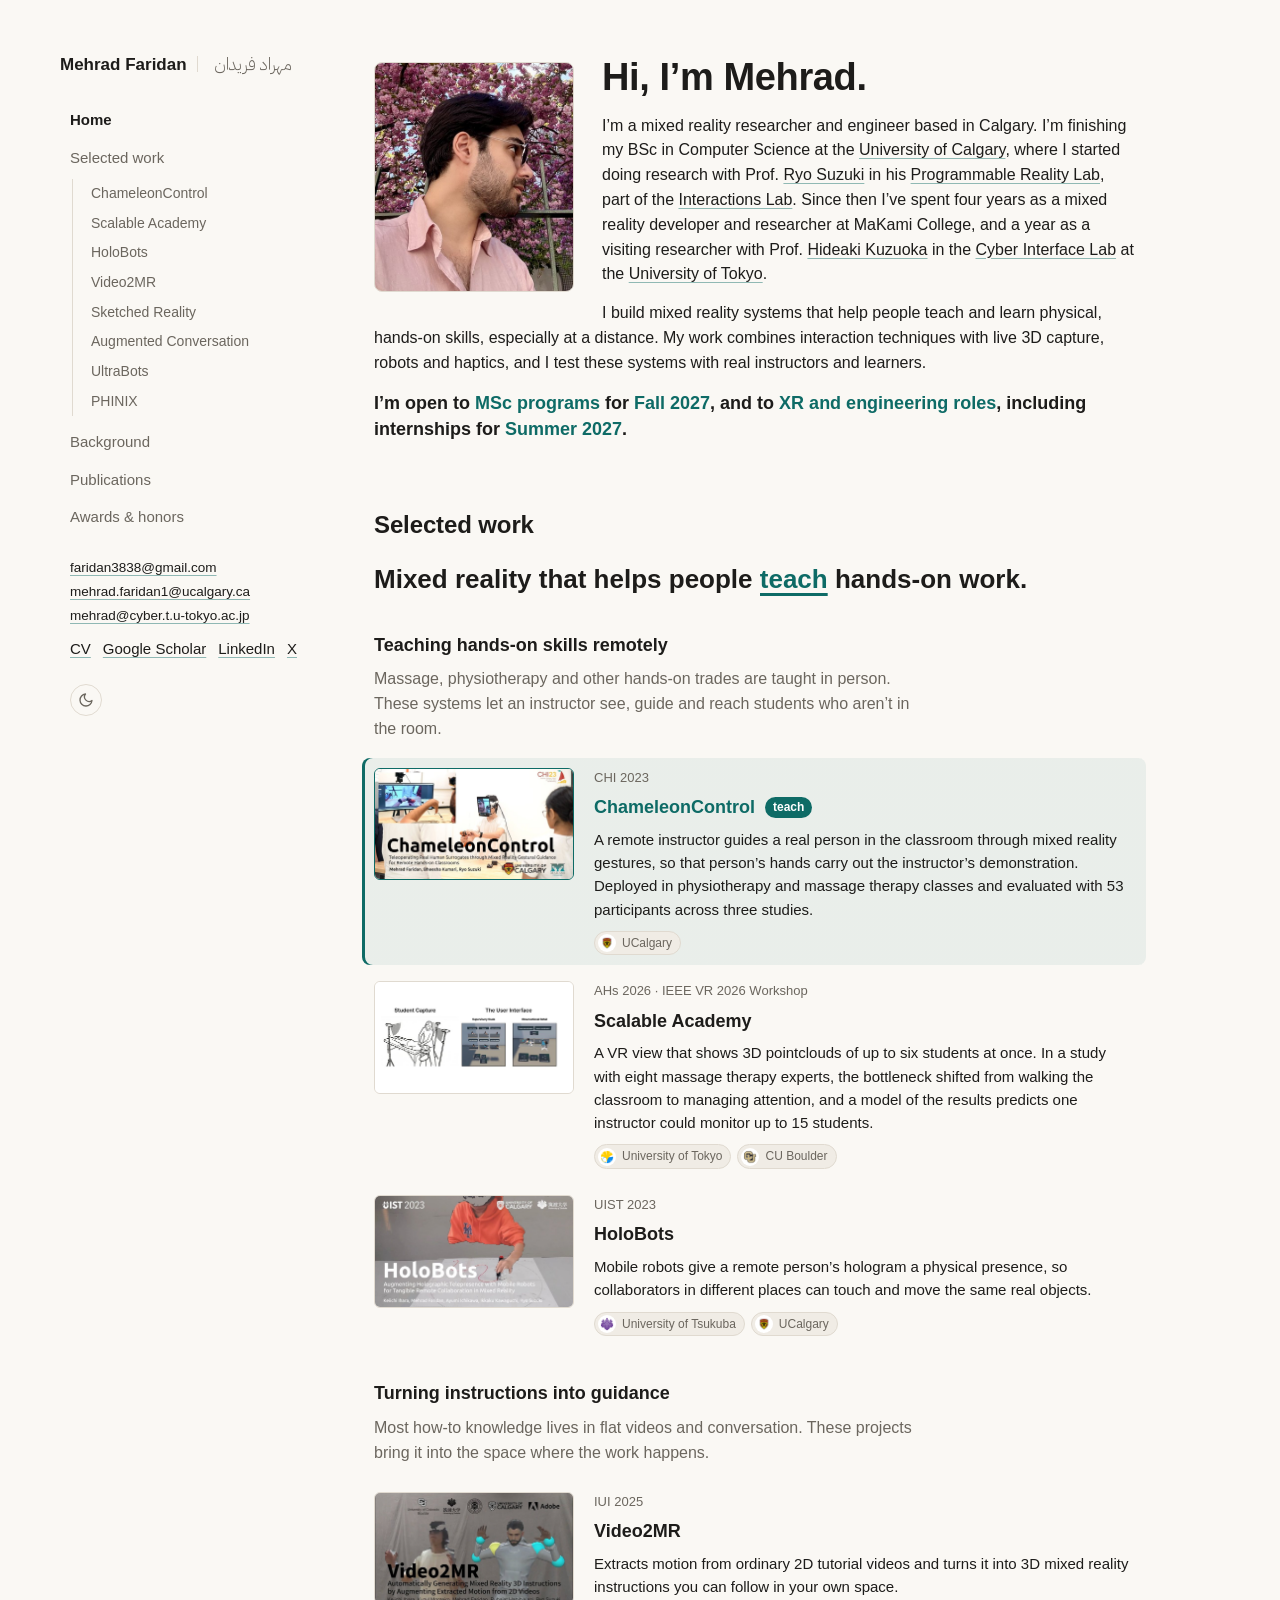
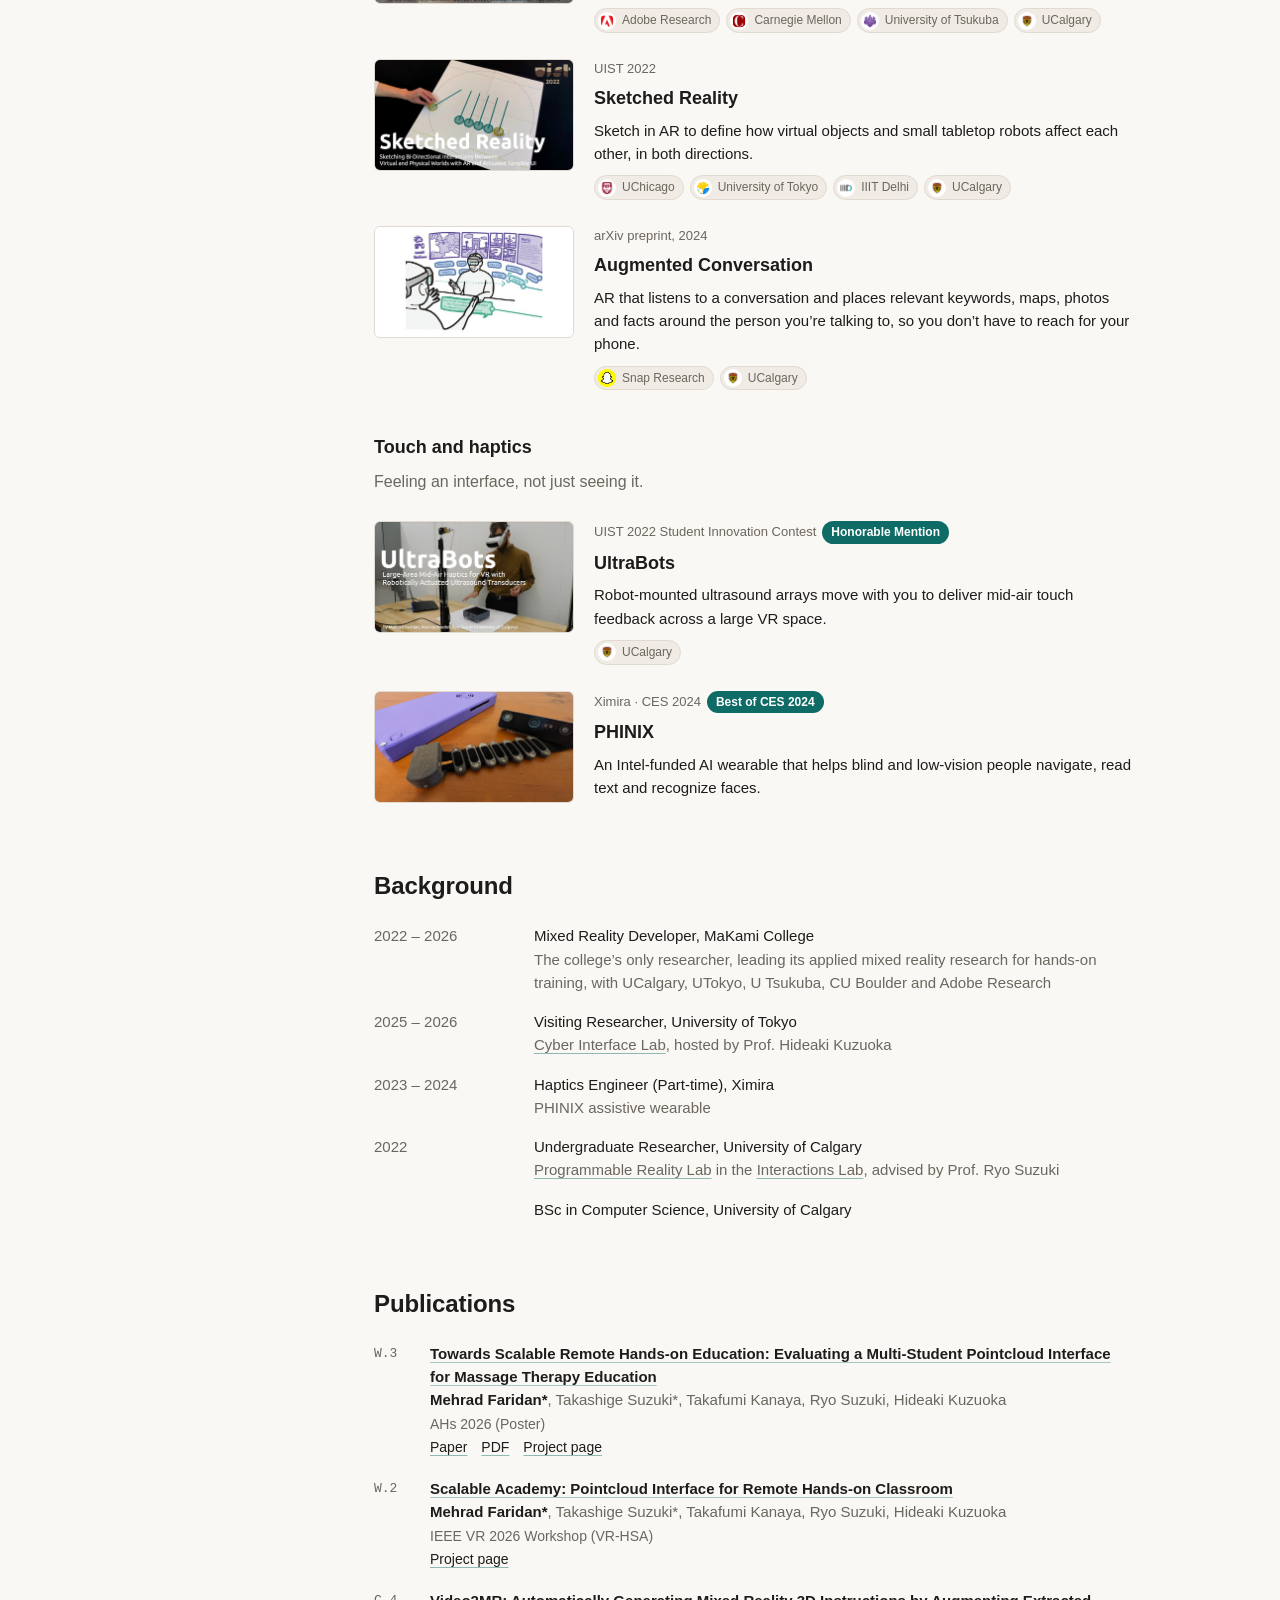
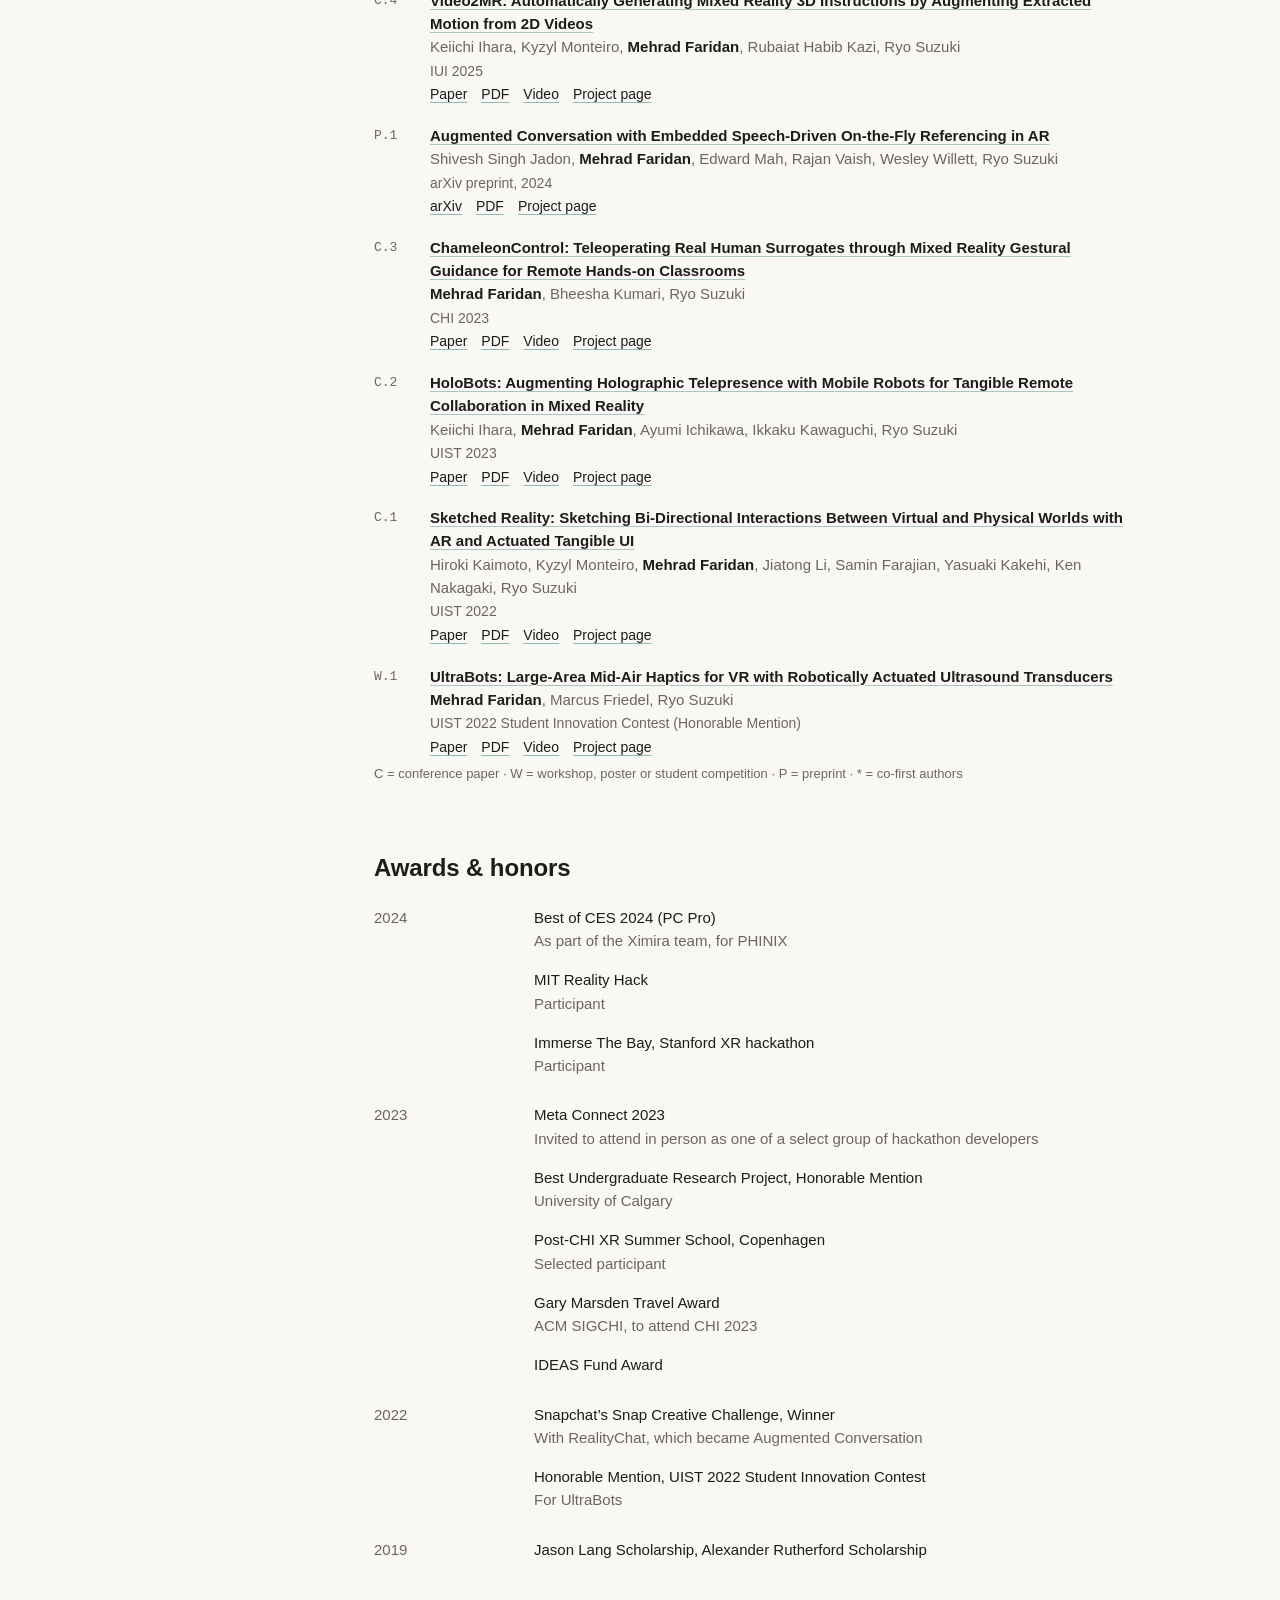
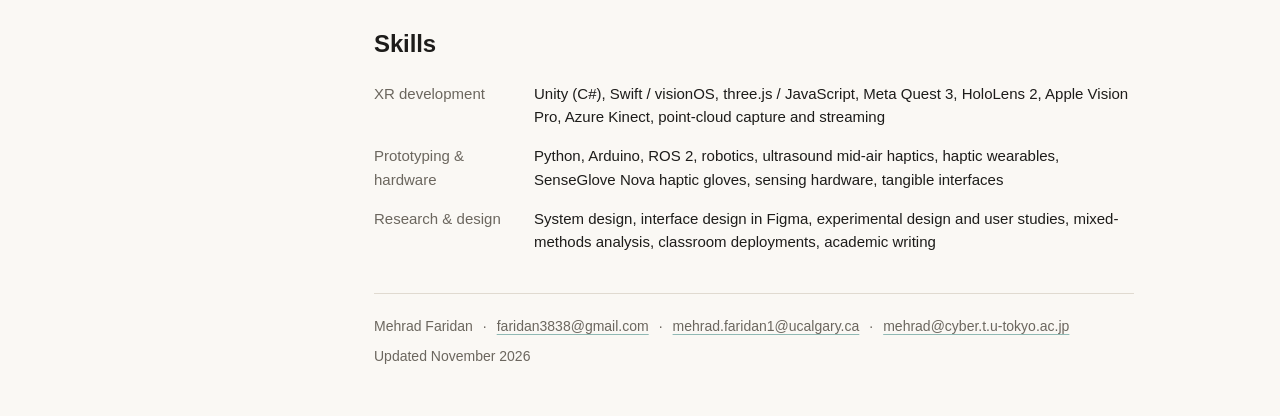
==== index.html @ 8a0fe9f4 "Awards: list MIT Reality Hack and Immerse The Bay separately Co-Authored-By: Claude Opus 5.5 <norepl" ====
<!doctype html>
<html lang="en">
<head>
<meta charset="utf-8">
<meta name="viewport" content="width=device-width, initial-scale=1, viewport-fit=cover">
<title>Mehrad Faridan</title>
<meta name="description" content="Mehrad Faridan builds mixed reality systems that help people teach and learn hands-on skills.">
<link rel="canonical" href="https://mehradfaridan.github.io/">
<meta property="og:type" content="website">
<meta property="og:site_name" content="Mehrad Faridan">
<meta property="og:title" content="Mehrad Faridan">
<meta property="og:description" content="Mehrad Faridan builds mixed reality systems that help people teach and learn hands-on skills.">
<meta property="og:url" content="https://mehradfaridan.github.io/">
<meta property="og:image" content="https://mehradfaridan.github.io/images/og/home.jpg">
<meta property="og:image:width" content="1200">
<meta property="og:image:height" content="630">
<meta name="twitter:card" content="summary_large_image">
<meta name="twitter:site" content="@MehradFaridan">
<meta name="google-site-verification" content="5P3ECY_R3hvRohmBQViv0w8WhBuQHhcVo-6cavG3YNI" />
<link rel="stylesheet" href="/assets/site.css">
<script src="/assets/theme.js"></script>
<script src="/assets/analytics.js" defer></script>
<script src="/assets/nav.js" defer></script>
</head>
<body>

<div class="shell">
  <header class="topbar">
    <a class="brand" href="/#top">Mehrad Faridan<span class="sep" aria-hidden="true"></span> <span class="native" lang="fa" dir="rtl">مهراد فریدان</span></a>
    <button type="button" class="menu-btn" aria-label="Open menu" aria-expanded="false" aria-controls="sidebar"><svg viewBox="0 0 24 24" fill="none" stroke="currentColor" stroke-width="2" stroke-linecap="round" aria-hidden="true"><path d="M4 7h16M4 12h16M4 17h16"/></svg></button>
  </header>

  <aside class="sidebar" id="sidebar" aria-label="Site navigation">
    <div class="side-head">
      <a class="brand" href="/#top">Mehrad Faridan<span class="sep" aria-hidden="true"></span> <span class="native" lang="fa" dir="rtl">مهراد فریدان</span></a>
      <button type="button" class="menu-close" aria-label="Close menu"><svg viewBox="0 0 24 24" fill="none" stroke="currentColor" stroke-width="2" stroke-linecap="round" aria-hidden="true"><path d="M6 6l12 12M18 6L6 18"/></svg></button>
    </div>
    <nav class="side-nav" aria-label="Sections">
      <a href="/#top" data-section="top">Home</a>
      <a href="/#work" data-section="work">Selected work</a>
      <ul class="side-projects">
          <li><a href="/work/chameleoncontrol/">ChameleonControl</a></li>
          <li><a href="/work/scalable-academy/">Scalable Academy</a></li>
          <li><a href="/work/holobots/">HoloBots</a></li>
          <li><a href="/work/video2mr/">Video2MR</a></li>
          <li><a href="/work/sketched-reality/">Sketched Reality</a></li>
          <li><a href="/work/augmented-conversation/">Augmented Conversation</a></li>
          <li><a href="/work/ultrabots/">UltraBots</a></li>
          <li><a href="/work/phinix/">PHINIX</a></li>
      </ul>
      <a href="/#background" data-section="background">Background</a>
      <a href="/#publications" data-section="publications">Publications</a>
      <a href="/#awards" data-section="awards">Awards &amp; honors</a>
    </nav>
    <div class="side-links">
      <div class="side-email"><a href="mailto:faridan3838@gmail.com">faridan3838@gmail.com</a><a href="mailto:mehrad.faridan1@ucalgary.ca">mehrad.faridan1@ucalgary.ca</a><a href="mailto:mehrad@cyber.t.u-tokyo.ac.jp">mehrad@cyber.t.u-tokyo.ac.jp</a></div>
      <a href="/Mehrad_Faridan_CV.pdf">CV</a>
      <a href="https://scholar.google.ca/citations?user=amh7v2EAAAAJ&amp;hl=en">Google Scholar</a>
      <a href="https://www.linkedin.com/in/mehradfaridan/">LinkedIn</a>
      <a href="https://x.com/MehradFaridan">X</a>
    </div>
    <button type="button" class="theme-toggle" aria-label="Switch color theme"><svg class="moon" viewBox="0 0 24 24" fill="none" stroke="currentColor" stroke-width="2" stroke-linecap="round" stroke-linejoin="round" aria-hidden="true"><path d="M21 12.8A9 9 0 1 1 11.2 3a7 7 0 0 0 9.8 9.8z"/></svg><svg class="sun" viewBox="0 0 24 24" fill="none" stroke="currentColor" stroke-width="2" stroke-linecap="round" aria-hidden="true"><circle cx="12" cy="12" r="4"/><path d="M12 2v2M12 20v2M4.9 4.9l1.4 1.4M17.7 17.7l1.4 1.4M2 12h2M20 12h2M4.9 19.1l1.4-1.4M17.7 6.3l1.4-1.4"/></svg></button>
  </aside>
  <div class="scrim" hidden></div>

  <div class="wrap">

  <main id="top">
    <section class="intro" aria-label="About">
      <img class="photo" src="/images/headshot.jpg" alt="Mehrad Faridan" width="148" height="170">
      <div class="intro-text">
        <h1>Hi, I’m Mehrad.</h1>
        <p>I’m a mixed reality researcher and engineer based in Calgary. I’m finishing my BSc in Computer Science at the <a href="https://ucalgary.ca">University of Calgary</a>, where I started doing research with Prof. <a href="https://ryosuzuki.org/">Ryo Suzuki</a> in his <a href="https://programmable-reality-lab.github.io/">Programmable Reality Lab</a>, part of the <a href="https://ilab.ucalgary.ca/">Interactions Lab</a>. Since then I’ve spent four years as a mixed reality developer and researcher at MaKami College, and a year as a visiting researcher with Prof. <a href="https://www.cyber.t.u-tokyo.ac.jp/en/members">Hideaki Kuzuoka</a> in the <a href="https://www.cyber.t.u-tokyo.ac.jp/en">Cyber Interface Lab</a> at the <a href="https://www.u-tokyo.ac.jp/en/">University of Tokyo</a>.</p>
        <p>I build mixed reality systems that help people teach and learn physical, hands-on skills, especially at a distance. My work combines interaction techniques with live 3D capture, robots and haptics, and I test these systems with real instructors and learners.</p>
        <p class="looking">I’m open to <em>MSc programs</em> for <em>Fall 2027</em>, and to <em>XR and engineering roles</em>, including internships for <em>Summer 2027</em>.</p>
      </div>
    </section>

    <section id="work" aria-labelledby="work-h">
      <h2 id="work-h">Selected work</h2>
      <p class="lede flip-thesis">Mixed reality that helps people <button type="button" class="flip-verb" aria-label="teach. Go to this work"><span class="verb-roll" aria-hidden="true"><span class="roll-in"><span class="w">teach</span></span></span></button> hands-on work.</p>

      <div class="theme">
        <h3>Teaching hands-on skills remotely</h3>
        <p>Massage, physiotherapy and other hands-on trades are taught in person. These systems let an instructor see, guide and reach students who aren’t in the room.</p>
        <div class="projects">
          <a class="project" href="/work/chameleoncontrol/" id="w-chameleoncontrol" data-verb="teach">
            <div class="thumb"><img src="/images/chameleoncontrol-thumb.jpg" alt="ChameleonControl video thumbnail" loading="lazy"></div>
            <div>
              <div class="meta"><span>CHI 2023</span></div>
              <h3>ChameleonControl<span class="verb-tag">teach</span></h3>
              <p>A remote instructor guides a real person in the classroom through mixed reality gestures, so that person’s hands carry out the instructor’s demonstration. Deployed in physiotherapy and massage therapy classes and evaluated with 53 participants across three studies.</p>
              <div class="with" aria-label="In collaboration with"><span><img src="/images/orgs/ucalgary.png" alt="" width="18" height="18">UCalgary</span></div>
            </div>
          </a>
          <a class="project" href="/work/scalable-academy/" id="w-scalable-academy" data-verb="supervise">
            <div class="thumb"><img src="/images/scalable-academy-thumb.jpg" alt="Scalable Academy: depth-camera capture of a student and the instructor’s VR interface" loading="lazy"></div>
            <div>
              <div class="meta"><span>AHs 2026 · IEEE VR 2026 Workshop</span></div>
              <h3>Scalable Academy<span class="verb-tag">supervise</span></h3>
              <p>A VR view that shows 3D pointclouds of up to six students at once. In a study with eight massage therapy experts, the bottleneck shifted from walking the classroom to managing attention, and a model of the results predicts one instructor could monitor up to 15 students.</p>
              <div class="with" aria-label="In collaboration with"><span><img src="/images/orgs/utokyo.png" alt="" width="18" height="18">University of Tokyo</span><span><img src="/images/orgs/cuboulder.png" alt="" width="18" height="18">CU Boulder</span></div>
            </div>
          </a>
          <a class="project" href="/work/holobots/" id="w-holobots" data-verb="share">
            <div class="thumb"><img src="/images/holobots-thumb.jpg" alt="HoloBots video thumbnail" loading="lazy"></div>
            <div>
              <div class="meta"><span>UIST 2023</span></div>
              <h3>HoloBots<span class="verb-tag">share</span></h3>
              <p>Mobile robots give a remote person’s hologram a physical presence, so collaborators in different places can touch and move the same real objects.</p>
              <div class="with" aria-label="In collaboration with"><span><img src="/images/orgs/tsukuba.png" alt="" width="18" height="18">University of Tsukuba</span><span><img src="/images/orgs/ucalgary.png" alt="" width="18" height="18">UCalgary</span></div>
            </div>
          </a>
        </div>
      </div>

      <div class="theme">
        <h3>Turning instructions into guidance</h3>
        <p>Most how-to knowledge lives in flat videos and conversation. These projects bring it into the space where the work happens.</p>
        <div class="projects">
          <a class="project" href="/work/video2mr/" id="w-video2mr" data-verb="learn">
            <div class="thumb"><img src="/images/video2mr-thumb.jpg" alt="Video2MR video thumbnail" loading="lazy"></div>
            <div>
              <div class="meta"><span>IUI 2025</span></div>
              <h3>Video2MR<span class="verb-tag">learn</span></h3>
              <p>Extracts motion from ordinary 2D tutorial videos and turns it into 3D mixed reality instructions you can follow in your own space.</p>
              <div class="with" aria-label="In collaboration with"><span><img src="/images/orgs/adobe.png" alt="" width="18" height="18">Adobe Research</span><span><img src="/images/orgs/cmu.png" alt="" width="18" height="18">Carnegie Mellon</span><span><img src="/images/orgs/tsukuba.png" alt="" width="18" height="18">University of Tsukuba</span><span><img src="/images/orgs/ucalgary.png" alt="" width="18" height="18">UCalgary</span></div>
            </div>
          </a>
          <a class="project" href="/work/sketched-reality/" id="w-sketched-reality" data-verb="prototype">
            <div class="thumb"><img src="/images/sketched-reality-thumb.jpg" alt="Sketched Reality video thumbnail" loading="lazy"></div>
            <div>
              <div class="meta"><span>UIST 2022</span></div>
              <h3>Sketched Reality<span class="verb-tag">prototype</span></h3>
              <p>Sketch in AR to define how virtual objects and small tabletop robots affect each other, in both directions.</p>
              <div class="with" aria-label="In collaboration with"><span><img src="/images/orgs/uchicago.png" alt="" width="18" height="18">UChicago</span><span><img src="/images/orgs/utokyo.png" alt="" width="18" height="18">University of Tokyo</span><span><img src="/images/orgs/iiitd.png" alt="" width="18" height="18">IIIT Delhi</span><span><img src="/images/orgs/ucalgary.png" alt="" width="18" height="18">UCalgary</span></div>
            </div>
          </a>
          <a class="project" href="/work/augmented-conversation/" id="w-augmented-conversation">
            <div class="thumb"><img src="/images/augmented-conversation-thumb.jpg" alt="Two people talking; one sees conversation keywords, a map and photos in AR" loading="lazy"></div>
            <div>
              <div class="meta"><span>arXiv preprint, 2024</span></div>
              <h3>Augmented Conversation</h3>
              <p>AR that listens to a conversation and places relevant keywords, maps, photos and facts around the person you’re talking to, so you don’t have to reach for your phone.</p>
              <div class="with" aria-label="In collaboration with"><span><img src="/images/orgs/snap.png" alt="" width="18" height="18">Snap Research</span><span><img src="/images/orgs/ucalgary.png" alt="" width="18" height="18">UCalgary</span></div>
            </div>
          </a>
        </div>
      </div>

      <div class="theme">
        <h3>Touch and haptics</h3>
        <p>Feeling an interface, not just seeing it.</p>
        <div class="projects">
          <a class="project" href="/work/ultrabots/" id="w-ultrabots" data-verb="feel">
            <div class="thumb"><img src="/images/ultrabots-thumb.jpg" alt="UltraBots video thumbnail" loading="lazy"></div>
            <div>
              <div class="meta"><span>UIST 2022 Student Innovation Contest</span><span class="pill">Honorable Mention</span></div>
              <h3>UltraBots<span class="verb-tag">feel</span></h3>
              <p>Robot-mounted ultrasound arrays move with you to deliver mid-air touch feedback across a large VR space.</p>
              <div class="with" aria-label="In collaboration with"><span><img src="/images/orgs/ucalgary.png" alt="" width="18" height="18">UCalgary</span></div>
            </div>
          </a>
          <a class="project" href="/work/phinix/" id="w-phinix" data-verb="see">
            <div class="thumb"><img src="/images/phinix-thumb.jpg" alt="PHINIX hardware: compute box, depth camera and haptic bracelet" loading="lazy"></div>
            <div>
              <div class="meta"><span>Ximira · CES 2024</span><span class="pill">Best of CES 2024</span></div>
              <h3>PHINIX<span class="verb-tag">see</span></h3>
              <p>An Intel-funded AI wearable that helps blind and low-vision people navigate, read text and recognize faces.</p>
            </div>
          </a>
        </div>
      </div>
    </section>

    <section id="background" aria-labelledby="bg-h">
      <h2 id="bg-h">Background</h2>
      <div class="bg">
        <div class="bg-row"><span class="when">2022 – 2026</span><span>Mixed Reality Developer, MaKami College<span class="sub">The college’s only researcher, leading its applied mixed reality research for hands-on training, with UCalgary, UTokyo, U Tsukuba, CU Boulder and Adobe Research</span></span></div>
        <div class="bg-row"><span class="when">2025 – 2026</span><span>Visiting Researcher, University of Tokyo<span class="sub"><a href="https://www.cyber.t.u-tokyo.ac.jp/en">Cyber Interface Lab</a>, hosted by Prof. Hideaki Kuzuoka</span></span></div>
        <div class="bg-row"><span class="when">2023 – 2024</span><span>Haptics Engineer (Part-time), Ximira<span class="sub">PHINIX assistive wearable</span></span></div>
        <div class="bg-row"><span class="when">2022</span><span>Undergraduate Researcher, University of Calgary<span class="sub"><a href="https://programmable-reality-lab.github.io/">Programmable Reality Lab</a> in the <a href="https://ilab.ucalgary.ca/">Interactions Lab</a>, advised by Prof. Ryo Suzuki</span></span></div>
        <div class="bg-row"><span class="when"></span><span>BSc in Computer Science, University of Calgary</span></div>
      </div>
    </section>

    <section id="publications" aria-labelledby="pubs-h">
      <h2 id="pubs-h">Publications</h2>
      <div class="pubs">
        <div class="pub"><span class="tag">W.3</span><div><span class="t"><a href="/work/scalable-academy/">Towards Scalable Remote Hands-on Education: Evaluating a Multi-Student Pointcloud Interface for Massage Therapy Education</a></span><span class="a"><b>Mehrad Faridan*</b>, Takashige Suzuki*, Takafumi Kanaya, Ryo Suzuki, Hideaki Kuzuoka</span><span class="v">AHs 2026 (Poster)</span><span class="pub-links"><a href="https://doi.org/10.1145/3795011.3797396">Paper</a><a href="https://dl.acm.org/doi/pdf/10.1145/3795011.3797396">PDF</a><a href="/work/scalable-academy/">Project page</a></span></div></div>
        <div class="pub"><span class="tag">W.2</span><div><span class="t"><a href="/work/scalable-academy/">Scalable Academy: Pointcloud Interface for Remote Hands-on Classroom</a></span><span class="a"><b>Mehrad Faridan*</b>, Takashige Suzuki*, Takafumi Kanaya, Ryo Suzuki, Hideaki Kuzuoka</span><span class="v">IEEE VR 2026 Workshop (VR-HSA)</span><span class="pub-links"><a href="/work/scalable-academy/">Project page</a></span></div></div>
        <div class="pub"><span class="tag">C.4</span><div><span class="t"><a href="/work/video2mr/">Video2MR: Automatically Generating Mixed Reality 3D Instructions by Augmenting Extracted Motion from 2D Videos</a></span><span class="a">Keiichi Ihara, Kyzyl Monteiro, <b>Mehrad Faridan</b>, Rubaiat Habib Kazi, Ryo Suzuki</span><span class="v">IUI 2025</span><span class="pub-links"><a href="https://doi.org/10.1145/3708359.3712159">Paper</a><a href="https://arxiv.org/pdf/2405.18565">PDF</a><a href="https://www.youtube.com/watch?v=f1L-2US25PU">Video</a><a href="/work/video2mr/">Project page</a></span></div></div>
        <div class="pub"><span class="tag">P.1</span><div><span class="t"><a href="/work/augmented-conversation/">Augmented Conversation with Embedded Speech-Driven On-the-Fly Referencing in AR</a></span><span class="a">Shivesh Singh Jadon, <b>Mehrad Faridan</b>, Edward Mah, Rajan Vaish, Wesley Willett, Ryo Suzuki</span><span class="v">arXiv preprint, 2024</span><span class="pub-links"><a href="https://arxiv.org/abs/2405.18537">arXiv</a><a href="https://arxiv.org/pdf/2405.18537">PDF</a><a href="/work/augmented-conversation/">Project page</a></span></div></div>
        <div class="pub"><span class="tag">C.3</span><div><span class="t"><a href="/work/chameleoncontrol/">ChameleonControl: Teleoperating Real Human Surrogates through Mixed Reality Gestural Guidance for Remote Hands-on Classrooms</a></span><span class="a"><b>Mehrad Faridan</b>, Bheesha Kumari, Ryo Suzuki</span><span class="v">CHI 2023</span><span class="pub-links"><a href="https://doi.org/10.1145/3544548.3581381">Paper</a><a href="https://arxiv.org/pdf/2302.11053">PDF</a><a href="https://www.youtube.com/watch?v=VOe3fETd3sk">Video</a><a href="/work/chameleoncontrol/">Project page</a></span></div></div>
        <div class="pub"><span class="tag">C.2</span><div><span class="t"><a href="/work/holobots/">HoloBots: Augmenting Holographic Telepresence with Mobile Robots for Tangible Remote Collaboration in Mixed Reality</a></span><span class="a">Keiichi Ihara, <b>Mehrad Faridan</b>, Ayumi Ichikawa, Ikkaku Kawaguchi, Ryo Suzuki</span><span class="v">UIST 2023</span><span class="pub-links"><a href="https://doi.org/10.1145/3586183.3606727">Paper</a><a href="https://arxiv.org/pdf/2307.16114">PDF</a><a href="https://www.youtube.com/watch?v=KSBPtiXy8Hg">Video</a><a href="/work/holobots/">Project page</a></span></div></div>
        <div class="pub"><span class="tag">C.1</span><div><span class="t"><a href="/work/sketched-reality/">Sketched Reality: Sketching Bi-Directional Interactions Between Virtual and Physical Worlds with AR and Actuated Tangible UI</a></span><span class="a">Hiroki Kaimoto, Kyzyl Monteiro, <b>Mehrad Faridan</b>, Jiatong Li, Samin Farajian, Yasuaki Kakehi, Ken Nakagaki, Ryo Suzuki</span><span class="v">UIST 2022</span><span class="pub-links"><a href="https://doi.org/10.1145/3526113.3545626">Paper</a><a href="https://arxiv.org/pdf/2208.06341">PDF</a><a href="https://www.youtube.com/watch?v=xy-IeVgoEpY">Video</a><a href="/work/sketched-reality/">Project page</a></span></div></div>
        <div class="pub"><span class="tag">W.1</span><div><span class="t"><a href="/work/ultrabots/">UltraBots: Large-Area Mid-Air Haptics for VR with Robotically Actuated Ultrasound Transducers</a></span><span class="a"><b>Mehrad Faridan</b>, Marcus Friedel, Ryo Suzuki</span><span class="v">UIST 2022 Student Innovation Contest (Honorable Mention)</span><span class="pub-links"><a href="https://doi.org/10.1145/3526114.3561350">Paper</a><a href="https://arxiv.org/pdf/2210.01357">PDF</a><a href="https://www.youtube.com/watch?v=jMYAQzzQ_PI">Video</a><a href="/work/ultrabots/">Project page</a></span></div></div>
      </div>
      <p class="note">C = conference paper · W = workshop, poster or student competition · P = preprint · * = co-first authors</p>
    </section>

    <section id="awards" aria-labelledby="awards-h">
      <h2 id="awards-h">Awards &amp; honors</h2>
      <div class="bg">
        <div class="bg-row year-start"><span class="when">2024</span><span>Best of CES 2024 (PC Pro)<span class="sub">As part of the Ximira team, for PHINIX</span></span></div>
        <div class="bg-row"><span class="when"></span><span>MIT Reality Hack<span class="sub">Participant</span></span></div>
        <div class="bg-row"><span class="when"></span><span>Immerse The Bay, Stanford XR hackathon<span class="sub">Participant</span></span></div>
        <div class="bg-row year-start"><span class="when">2023</span><span>Meta Connect 2023<span class="sub">Invited to attend in person as one of a select group of hackathon developers</span></span></div>
        <div class="bg-row"><span class="when"></span><span>Best Undergraduate Research Project, Honorable Mention<span class="sub">University of Calgary</span></span></div>
        <div class="bg-row"><span class="when"></span><span>Post-CHI XR Summer School, Copenhagen<span class="sub">Selected participant</span></span></div>
        <div class="bg-row"><span class="when"></span><span>Gary Marsden Travel Award<span class="sub">ACM SIGCHI, to attend CHI 2023</span></span></div>
        <div class="bg-row"><span class="when"></span><span>IDEAS Fund Award</span></div>
        <div class="bg-row year-start"><span class="when">2022</span><span>Snapchat’s Snap Creative Challenge, Winner<span class="sub">With RealityChat, which became Augmented Conversation</span></span></div>
        <div class="bg-row"><span class="when"></span><span>Honorable Mention, UIST 2022 Student Innovation Contest<span class="sub">For UltraBots</span></span></div>
        <div class="bg-row year-start"><span class="when">2019</span><span>Jason Lang Scholarship, Alexander Rutherford Scholarship</span></div>
      </div>
    </section>

    <section id="skills" aria-labelledby="skills-h">
      <h2 id="skills-h">Skills</h2>
      <div class="bg">
        <div class="bg-row"><span class="when">XR development</span><span>Unity (C#), Swift / visionOS, three.js / JavaScript, Meta Quest 3, HoloLens 2, Apple Vision Pro, Azure Kinect, point-cloud capture and streaming</span></div>
        <div class="bg-row"><span class="when">Prototyping &amp; hardware</span><span>Python, Arduino, ROS 2, robotics, ultrasound mid-air haptics, haptic wearables, SenseGlove Nova haptic gloves, sensing hardware, tangible interfaces</span></div>
        <div class="bg-row"><span class="when">Research &amp; design</span><span>System design, interface design in Figma, experimental design and user studies, mixed-methods analysis, classroom deployments, academic writing</span></div>
      </div>
    </section>
  </main>

  <footer>
    <div class="contact"><span>Mehrad Faridan</span><span><a href="mailto:faridan3838@gmail.com">faridan3838@gmail.com</a></span><span><a href="mailto:mehrad.faridan1@ucalgary.ca">mehrad.faridan1@ucalgary.ca</a></span><span><a href="mailto:mehrad@cyber.t.u-tokyo.ac.jp">mehrad@cyber.t.u-tokyo.ac.jp</a></span></div>
    <span>Updated November 2026</span>
  </footer>
  </div>
</div>

<script>
(function () {
  var btn = document.querySelector('.flip-verb');
  var roll = btn && btn.querySelector('.verb-roll');
  var items = Array.prototype.slice.call(document.querySelectorAll('.project[data-verb]'));
  if (!btn || !roll || !items.length) return;
  var reduce = window.matchMedia && window.matchMedia('(prefers-reduced-motion: reduce)').matches;
  var i = 0, timer = null, paused = false;
  var measure = document.createElement('span');
  measure.style.cssText = 'position:absolute;visibility:hidden;white-space:nowrap;font:inherit';
  btn.appendChild(measure);
  function widthOf(t) { measure.textContent = t; return measure.getBoundingClientRect().width; }
  // Reserve the headline's height for its longest verb, so the page below never jumps when a word wraps.
  var lede = btn.closest('.lede');
  function reserveHeight() {
    var longest = items.map(function (el) { return el.getAttribute('data-verb'); })
      .sort(function (a, b) { return widthOf(b) - widthOf(a); })[0];
    var clone = lede.cloneNode(true);
    clone.setAttribute('aria-hidden', 'true');
    clone.style.cssText = 'position:absolute;visibility:hidden;left:0;top:0;min-height:0;width:' + lede.getBoundingClientRect().width + 'px';
    var r = clone.querySelector('.verb-roll');
    r.innerHTML = '<span><span class="w"></span></span>';
    r.querySelector('.w').textContent = longest;
    r.style.width = 'auto';
    lede.parentNode.appendChild(clone);
    lede.style.minHeight = clone.getBoundingClientRect().height + 'px';
    lede.parentNode.removeChild(clone);
  }
  var resizeQueued = false;
  window.addEventListener('resize', function () {
    if (resizeQueued) return;
    resizeQueued = true;
    requestAnimationFrame(function () { resizeQueued = false; reserveHeight(); });
  });
  if (document.fonts && document.fonts.ready) document.fonts.ready.then(reserveHeight);
  function show(n, animate) {
    i = (n + items.length) % items.length;
    var item = items[i], verb = item.getAttribute('data-verb');
    var cur = roll.querySelector('.roll-in');
    if (animate && !reduce && cur) {
      cur.className = 'roll-out';
      setTimeout(function () { if (cur.parentNode) cur.parentNode.removeChild(cur); }, 650);
    } else {
      roll.textContent = '';
    }
    var next = document.createElement('span');
    next.className = 'roll-in';
    next.innerHTML = '<span class="w"></span>';
    next.firstChild.textContent = verb;
    roll.appendChild(next);
    roll.style.width = Math.ceil(widthOf(verb)) + 'px';
    btn.setAttribute('aria-label', verb + '. Go to this work');
    items.forEach(function (el, k) { el.classList.toggle('is-on', k === i); });
  }
  function tick() { if (!paused) show(i + 1, true); }
  function start() { stop(); timer = setInterval(tick, reduce ? 4000 : 2600); }
  function stop() { if (timer) clearInterval(timer); timer = null; }
  btn.addEventListener('click', function () { items[i].scrollIntoView({ behavior: reduce ? 'auto' : 'smooth', block: 'center' }); });
  items.forEach(function (el, k) {
    el.addEventListener('mouseenter', function () { paused = true; if (k !== i) show(k, true); });
    el.addEventListener('mouseleave', function () { paused = false; });
  });
  btn.addEventListener('mouseenter', function () { paused = true; });
  btn.addEventListener('mouseleave', function () { paused = false; });
  btn.addEventListener('focus', function () { paused = true; });
  btn.addEventListener('blur', function () { paused = false; });
  document.addEventListener('visibilitychange', function () { document.hidden ? stop() : start(); });
  show(0, false);
  reserveHeight();
  start();
})();
</script>

</body></html>
---- assets/site.css ----
/* Layout: one quiet 720px column, Nandi-style: intro, work grouped by research theme, full list, background.
   Colors: light is warm paper with a deep teal accent; dark is charcoal with a soft green accent.
   Follows the system setting unless the visitor picks one with the header toggle (data-theme on <html>). */
:root {
  --bg: #faf8f4;
  --surface: #f0ece5;
  --line: #e0dad0;
  --fg: #1d1c1a;
  --muted: #6b665e;
  --accent: #0e6b66;
  --accent-ink: #ffffff;
  --tag: #e8e2d8;
  --wash: rgba(14,107,102,0.07);
  --underline: rgba(14,107,102,0.45);
  --underline-soft: rgba(14,107,102,0.35);
  --award: #0e6b66;
  --award-ink: #ffffff;
  --font: "Helvetica Neue", Helvetica, Arial, sans-serif;
  --mono: ui-monospace, "SF Mono", Menlo, Consolas, monospace;
  color-scheme: light;
}
@media (prefers-color-scheme: dark) {
  :root:not([data-theme="light"]) {
    --bg: #151515; --surface: #1f1f1f; --line: #2f2f2f; --fg: #ececec; --muted: #9b9b9b; --tag: #272727;
    --accent: #8fd0a8; --accent-ink: #1d1c1a; --wash: rgba(143,208,168,0.09);
    --underline: rgba(143,208,168,0.45); --underline-soft: rgba(143,208,168,0.35);
    --award: #8fd0a8; --award-ink: #1d1c1a; color-scheme: dark;
  }
}
:root[data-theme="dark"] {
  --bg: #151515; --surface: #1f1f1f; --line: #2f2f2f; --fg: #ececec; --muted: #9b9b9b; --tag: #272727;
  --accent: #8fd0a8; --accent-ink: #1d1c1a; --wash: rgba(143,208,168,0.09);
  --underline: rgba(143,208,168,0.45); --underline-soft: rgba(143,208,168,0.35);
  --award: #8fd0a8; --award-ink: #1d1c1a; color-scheme: dark;
}

* { box-sizing: border-box; }
img { max-width: 100%; }
[hidden]:not([hidden=until-found i]) { display: none !important; }
body {
  background: var(--bg); color: var(--fg); font-family: var(--font);
  font-size: 16px; line-height: 1.55; -webkit-font-smoothing: antialiased;
  padding-left: max(16px, env(safe-area-inset-left, 0px));
  padding-right: max(16px, env(safe-area-inset-right, 0px));
}
body::before { content: ""; position: fixed; inset: 0 0 auto; height: env(safe-area-inset-top, 0px); z-index: 10; background: var(--bg); }
a { color: inherit; text-decoration: underline; text-decoration-color: var(--underline); text-underline-offset: 3px; }
a:hover { text-decoration-color: var(--accent); }
a:focus-visible { outline: 2px solid var(--accent); outline-offset: 2px; border-radius: 2px; }
.wrap { max-width: 720px; margin: 0 auto; }

.brand { font-weight: 700; text-decoration: none; white-space: nowrap; }

main { display: flex; flex-direction: column; gap: 64px; padding-block: 48px 40px; }
h1 { font-size: clamp(30px, 5vw, 38px); line-height: 1.15; margin: 0 0 14px; letter-spacing: -0.01em; }
h2 { font-size: 24px; margin: 0 0 20px; letter-spacing: -0.005em; text-wrap: balance; }
h3 { font-size: 18px; margin: 0; text-wrap: balance; }
p { margin: 0; }

.intro { display: grid; grid-template-columns: 200px 1fr; gap: 24px; align-items: start; }
.intro-text { display: flex; flex-direction: column; gap: 14px; min-width: 0; }
.photo {
  width: 200px; aspect-ratio: 1 / 1.15; max-width: 100%; border-radius: 8px;
  background: var(--surface); border: 1px solid var(--line);
  display: grid; place-items: center;
}
img.photo { display: block; height: auto; object-fit: cover; }
.photo span { font-size: 40px; font-weight: 300; letter-spacing: 0.06em; color: var(--muted); }
.looking { font-size: 18px; line-height: 1.45; font-weight: 700; text-wrap: pretty; }
.looking em { font-style: normal; color: var(--accent); }
.links { display: flex; flex-wrap: wrap; gap: 6px 18px; font-size: 15px; color: var(--muted); }
.links span { user-select: all; }


.lede { font-size: clamp(22px, 3.4vw, 26px); line-height: 1.25; font-weight: 700; margin: 0 0 36px; text-wrap: balance; }
.lede em { font-style: normal; color: var(--accent); }
.theme { display: flex; flex-direction: column; gap: 8px; }
.theme + .theme { margin-top: 44px; }
.theme > p { color: var(--muted); max-width: 62ch; }
.projects { display: flex; flex-direction: column; gap: 26px; margin-top: 18px; }
.project { display: grid; grid-template-columns: 200px 1fr; gap: 20px; align-items: start; }
.project > div { min-width: 0; display: flex; flex-direction: column; gap: 6px; }
.media {
  width: 200px; max-width: 100%; aspect-ratio: 16 / 9; border-radius: 6px; border: 1px dashed var(--line);
  background: repeating-linear-gradient(135deg, var(--surface) 0 10px, var(--tag) 10px 20px);
  display: grid; place-items: center; color: var(--muted); font-size: 12px; text-align: center; padding: 8px;
}
.meta { display: flex; flex-wrap: wrap; gap: 6px; align-items: center; font-size: 13px; color: var(--muted); }
.pill { font-size: 12px; font-weight: 700; padding: 2px 9px; border-radius: 999px; background: var(--award); color: var(--award-ink); }
.project p { font-size: 15px; }

.pubs { display: flex; flex-direction: column; gap: 18px; }
.pub { display: grid; grid-template-columns: 44px 1fr; gap: 12px; font-size: 15px; }
.pub .tag { font-family: var(--mono); font-size: 13px; color: var(--muted); padding-top: 2px; }
.pub .t { font-weight: 700; display: block; }
.pub .a { color: var(--muted); display: block; }
.pub .a b { color: var(--fg); }
.pub .v { color: var(--muted); font-size: 14px; }
.note { color: var(--muted); font-size: 13px; margin-top: 6px; }

.bg { display: flex; flex-direction: column; gap: 16px; }
.bg-row { display: grid; grid-template-columns: 140px 1fr; gap: 20px; font-size: 15px; }
.bg-row .when { color: var(--muted); font-variant-numeric: tabular-nums; }
.bg-row .sub { color: var(--muted); display: block; }
#awards .year-start:not(:first-child) { margin-top: 10px; }
@media (max-width: 600px) { #awards .bg-row:not(.year-start) .when { display: none; } }

footer { border-top: 1px solid var(--line); padding-block: 22px 40px; color: var(--muted); font-size: 14px; display: flex; flex-wrap: wrap; justify-content: space-between; gap: 8px; }
footer .contact { flex-basis: 100%; display: flex; flex-wrap: wrap; gap: 4px 0; }
footer .contact > span + span::before { content: "·"; margin: 0 10px; }
@media (max-width: 600px) {
  footer .contact { flex-direction: column; }
  footer .contact > span + span::before { content: none; }
}

.lede { margin: 0 0 36px; text-wrap: balance; }
.flip-verb { background: none; border: 0; padding: 0; margin: 0; font: inherit; line-height: inherit; color: var(--accent); cursor: pointer; vertical-align: baseline; }
.flip-verb:focus-visible { outline: 2px solid var(--accent); outline-offset: 3px; border-radius: 3px; }
.verb-roll { display: inline-grid; vertical-align: baseline; transition: width .6s cubic-bezier(.2,.7,.2,1); overflow: hidden; clip-path: inset(0 -0.2em -0.3em); line-height: inherit; }
.verb-roll .w { text-decoration: underline; text-decoration-thickness: 3px; text-underline-offset: 0.18em; text-decoration-color: var(--accent); }
.verb-roll > span { grid-area: 1 / 1; white-space: nowrap; justify-self: start; }
.roll-in { animation: rollIn .6s cubic-bezier(.2,.7,.2,1) both; }
.roll-out { animation: rollOut .6s cubic-bezier(.2,.7,.2,1) both; }
@keyframes rollIn { from { opacity: 0; transform: translateY(100%); } to { opacity: 1; transform: none; } }
@keyframes rollOut { from { opacity: 1; transform: none; } to { opacity: 0; transform: translateY(-100%); } }
.project { padding: 10px 12px; margin: -10px -12px; border-radius: 8px; scroll-margin-top: 90px;
  background-image: linear-gradient(90deg, var(--wash), var(--wash)); background-repeat: no-repeat; background-size: 0 100%;
  transition: background-size .6s cubic-bezier(.2,.7,.2,1), box-shadow .3s; }
.project.is-on { background-size: 100% 100%; box-shadow: inset 3px 0 0 var(--accent); }
.project.is-on h3 { color: var(--accent); }
.project.is-on .media { border-color: var(--accent); border-style: solid; }
.verb-tag { display: none; }
.project.is-on .verb-tag { display: inline-block; margin-left: 10px; vertical-align: 2px; font-size: 12px; font-weight: 700; padding: 1px 8px; border-radius: 999px; background: var(--accent); color: var(--accent-ink); animation: tagIn .5s cubic-bezier(.2,.7,.2,1) both; }
@keyframes tagIn { from { opacity: 0; transform: translateY(4px); } to { opacity: 1; transform: none; } }
@media (prefers-reduced-motion: reduce) {
  .roll-in, .roll-out, .project.is-on .verb-tag { animation: none; }
  .roll-out { display: none; }
  .verb-roll, .project { transition: none; }
}

@media (max-width: 600px) {
  .intro { grid-template-columns: 1fr; }
  .photo { width: 168px; }
  .project { grid-template-columns: 1fr; }
  .media { width: 100%; }
  .bg-row { grid-template-columns: 1fr; gap: 2px 0; }
}
@media (prefers-reduced-motion: reduce) { html { scroll-behavior: auto; } }
html { scroll-behavior: smooth; }
section { scroll-margin-top: 80px; }

/* Linked work cards: the whole card is a link to the project page. */
a.project { color: inherit; text-decoration: none; }
a.project:hover h3 { text-decoration: underline; text-decoration-color: var(--accent); text-underline-offset: 3px; }
a.project:focus-visible { outline: 2px solid var(--accent); outline-offset: 2px; }
.thumb { width: 200px; max-width: 100%; aspect-ratio: 16 / 9; border-radius: 6px; border: 1px solid var(--line); background: #fff; overflow: hidden; }
.thumb img { display: block; width: 100%; height: 100%; object-fit: cover; }
.project.is-on .thumb { border-color: var(--accent); }
.pub-links { display: flex; flex-wrap: wrap; gap: 4px 14px; font-size: 14px; margin-top: 2px; }
.pub .t a { text-decoration-color: var(--underline-soft); }

/* Project pages */
.crumb { font-size: 14px; color: var(--muted); }
.crumb a { text-decoration: none; }
.crumb a:hover { color: var(--fg); }
.paper { display: flex; flex-direction: column; gap: 22px; padding-block: 36px 40px; }
.paper h1 { font-size: clamp(26px, 4.4vw, 34px); margin: 0; text-wrap: balance; }
.paper .tags { display: flex; flex-wrap: wrap; gap: 6px 8px; align-items: center; font-size: 14px; }
.chip { font-size: 12px; padding: 2px 9px; border-radius: 999px; border: 1px solid var(--line); color: var(--muted); }
.authors { color: var(--muted); }
.authors b { color: var(--fg); }
.authors .eq { font-size: 13px; display: block; margin-top: 2px; }
.buttons { display: flex; flex-wrap: wrap; gap: 8px; }
.btn { font-size: 14px; font-weight: 700; text-decoration: none; padding: 6px 14px; border-radius: 999px; border: 1px solid var(--line); background: var(--surface); color: var(--fg); cursor: pointer; font-family: inherit; line-height: 1.4; }
.btn:hover { border-color: var(--accent); color: var(--accent); }
.hero { margin: 0; border-radius: 8px; border: 1px solid var(--line); background: #fff; overflow: hidden; }
.hero img { display: block; width: 100%; height: auto; }
.hero.tall img { max-height: 460px; width: auto; margin: 0 auto; }
.hero.empty { aspect-ratio: 16 / 7; display: grid; place-items: center; color: var(--muted); font-size: 13px; text-align: center; padding: 16px;
  background: repeating-linear-gradient(135deg, var(--surface) 0 10px, var(--tag) 10px 20px); border-style: dashed; }
.paper h2 { font-size: 20px; margin: 18px 0 0; }
.videos { display: grid; gap: 20px; }
.video { display: flex; flex-direction: column; gap: 8px; }
.video span { font-size: 14px; color: var(--muted); }
.frame { position: relative; aspect-ratio: 16 / 9; border-radius: 8px; overflow: hidden; background: var(--surface); }
.frame iframe { position: absolute; inset: 0; width: 100%; height: 100%; border: 0; }
.cite { display: flex; flex-direction: column; gap: 10px; align-items: flex-start; }
.cite pre { margin: 0; width: 100%; overflow-x: auto; padding: 14px 16px; border-radius: 8px; background: var(--surface); border: 1px solid var(--line); font: 12.5px/1.55 var(--mono); color: var(--fg); }
.pager { display: grid; grid-template-columns: 1fr 1fr; gap: 12px; border-top: 1px solid var(--line); padding-top: 22px; margin-top: 10px; }
.pager a { text-decoration: none; display: flex; flex-direction: column; gap: 2px; padding: 10px 12px; border-radius: 8px; border: 1px solid var(--line); min-width: 0; }
.pager a:hover { border-color: var(--accent); }
.pager small { color: var(--muted); font-size: 13px; }
.pager b { overflow-wrap: anywhere; }
.pager .next { text-align: right; grid-column: 2; }
@media (max-width: 600px) {
  .thumb { width: 100%; }
  .paper { padding-block: 24px 32px; gap: 18px; }
}
.project > .thumb { display: block; }
@media (max-width: 600px) {
  .brand { white-space: nowrap; }
}
.btn.placeholder { border-style: dashed; color: var(--muted); background: transparent; cursor: default; font-weight: 400; }
.btn.placeholder:hover { border-color: var(--line); color: var(--muted); }
.frame.empty { display: grid; place-items: center; color: var(--muted); font-size: 13px; border: 1px dashed var(--line);
  background: repeating-linear-gradient(135deg, var(--surface) 0 10px, var(--tag) 10px 20px); }

/* Light/dark toggle in the header */
.theme-toggle { display: inline-grid; place-items: center; width: 32px; height: 32px; padding: 0; border-radius: 999px; border: 1px solid var(--line); background: none; color: var(--muted); cursor: pointer; }
.theme-toggle:hover { color: var(--fg); border-color: var(--muted); }
.theme-toggle:focus-visible { outline: 2px solid var(--accent); outline-offset: 2px; }
.theme-toggle svg { width: 16px; height: 16px; }
.theme-toggle .sun { display: none; }
:root[data-theme="dark"] .theme-toggle .sun { display: block; }
:root[data-theme="dark"] .theme-toggle .moon { display: none; }
@media (prefers-color-scheme: dark) {
  :root:not([data-theme="light"]) .theme-toggle .sun { display: block; }
  :root:not([data-theme="light"]) .theme-toggle .moon { display: none; }
}
@media (max-width: 600px) { .theme-toggle { width: 28px; height: 28px; } }
/* Name in Persian: IBM Plex Sans Arabic Light, subset to just the letters of the name (assets/fonts, OFL licensed) */
@font-face { font-family: "Name Persian"; src: url("/assets/fonts/plex-arabic-light-name.woff2") format("woff2"); font-weight: 300; font-style: normal; font-display: swap; }
.brand .sep { display: inline-block; width: 1px; height: 0.95em; background: var(--line); margin: 0 2px 0 10px; vertical-align: -0.12em; }
.brand .native { font-family: "Name Persian", "SF Arabic", "Geeza Pro", "Segoe UI", Tahoma, sans-serif; font-weight: 300; color: var(--muted); margin-left: 10px; unicode-bidi: isolate; }

/* PHINIX page: credits under borrowed media, a smaller figure, and self-hosted video */
.credit { font-size: 12px; color: var(--muted); margin-top: -14px; }
.hero.small { max-width: 360px; }
.frame video { position: absolute; inset: 0; width: 100%; height: 100%; background: #000; }

/* Collaborating organizations on each project card, from the papers' author affiliations */
.with { display: flex; flex-wrap: wrap; gap: 6px; margin-top: 4px; }
.with span { display: inline-flex; align-items: center; gap: 6px; font-size: 12px; color: var(--muted); padding: 2px 8px 2px 3px; border: 1px solid var(--line); border-radius: 999px; background: var(--surface); }
.with img { width: 18px; height: 18px; object-fit: contain; background: #fff; border-radius: 50%; padding: 2px; }

/* Site navigation: sticky sidebar on wide screens, slide-in menu below 1000px (like Nandi's) */
.shell { max-width: 720px; margin: 0 auto; }
.topbar { position: sticky; top: env(safe-area-inset-top, 0px); z-index: 20; display: flex; align-items: center; justify-content: space-between; gap: 12px; padding-block: 12px; background: var(--bg); border-bottom: 1px solid var(--line); }
.menu-btn, .menu-close { display: grid; place-items: center; width: 40px; height: 40px; padding: 0; border-radius: 10px; border: 1px solid var(--line); background: none; color: var(--fg); cursor: pointer; flex: none; }
.menu-btn svg, .menu-close svg { width: 20px; height: 20px; }
.menu-btn:focus-visible, .menu-close:focus-visible { outline: 2px solid var(--accent); outline-offset: 2px; }
.sidebar { position: fixed; inset: 0 auto 0 0; z-index: 40; width: min(320px, 86vw); overflow-y: auto; background: var(--bg); border-right: 1px solid var(--line);
  padding: 16px 20px 32px; display: flex; flex-direction: column; gap: 24px;
  transform: translateX(-102%); visibility: hidden; transition: transform .25s ease, visibility 0s linear .25s; }
.sidebar.open { transform: none; visibility: visible; transition: transform .25s ease; }
.scrim { position: fixed; inset: 0; z-index: 30; background: rgba(0, 0, 0, 0.45); }
.side-head { display: flex; align-items: center; justify-content: space-between; gap: 12px; }
.side-head .brand { font-size: 17px; }
.side-nav { display: flex; flex-direction: column; gap: 2px; }
.side-nav a { display: block; padding: 6px 10px; border-radius: 8px; color: var(--muted); text-decoration: none; font-size: 15px; }
.side-nav a:hover { color: var(--fg); background: var(--surface); }
.side-nav a.active, .side-nav a[aria-current="page"] { color: var(--fg); font-weight: 700; }
.side-projects { list-style: none; margin: 2px 0 6px 12px; padding: 0 0 0 8px; border-left: 1px solid var(--line); }
.side-projects a { font-size: 14px; padding: 4px 10px; }
.side-links { display: flex; flex-wrap: wrap; gap: 6px 12px; font-size: 15px; padding: 0 10px; }
.side-email { flex-basis: 100%; display: flex; flex-direction: column; align-items: flex-start; gap: 3px; font-size: 13.5px; margin-bottom: 4px; }
/* Phone menu: taller tap targets for the contact links */
@media (max-width: 999px) {
  .side-email { gap: 0; }
  .side-email a, .side-links > a { padding-block: 5px; }
}
.sidebar .theme-toggle { margin-left: 10px; }
section, .project { scroll-margin-top: 84px; }
@media (min-width: 1000px) {
  .shell { max-width: 1160px; display: grid; grid-template-columns: 250px minmax(0, 1fr); gap: 64px; }
  .topbar, .menu-close, .scrim { display: none; }
  .sidebar { position: sticky; top: 0; height: 100vh; width: auto; transform: none; visibility: visible; transition: none; z-index: 1;
    background: none; border-right: 0; padding: 44px 0 32px; }
  .wrap { max-width: 760px; margin: 0; }
  section, .project { scroll-margin-top: 28px; }
}
@media (prefers-reduced-motion: reduce) { .sidebar, .sidebar.open { transition: none; } }
.with img[src$="/snap.png"] { padding: 0; background: #fffc00; }

/* Intro: text wraps around the photo (no empty column under it), stacked on phones */
.intro { display: block; }
.intro::after { content: ""; display: block; clear: both; }
.intro .photo { float: left; margin: 6px 28px 10px 0; }
.intro-text { display: block; }
.intro-text > h1 { margin-bottom: 0; }
.intro-text > * + * { margin-top: 14px; }
@media (max-width: 600px) {
  .intro .photo { float: none; margin: 0 0 20px; }
}

/* Short laptop screens: tighten the sidebar so it fits without scrolling */
@media (min-width: 1000px) and (max-height: 780px) {
  .sidebar { gap: 18px; }
  .side-nav a { padding-top: 4px; padding-bottom: 4px; }
}
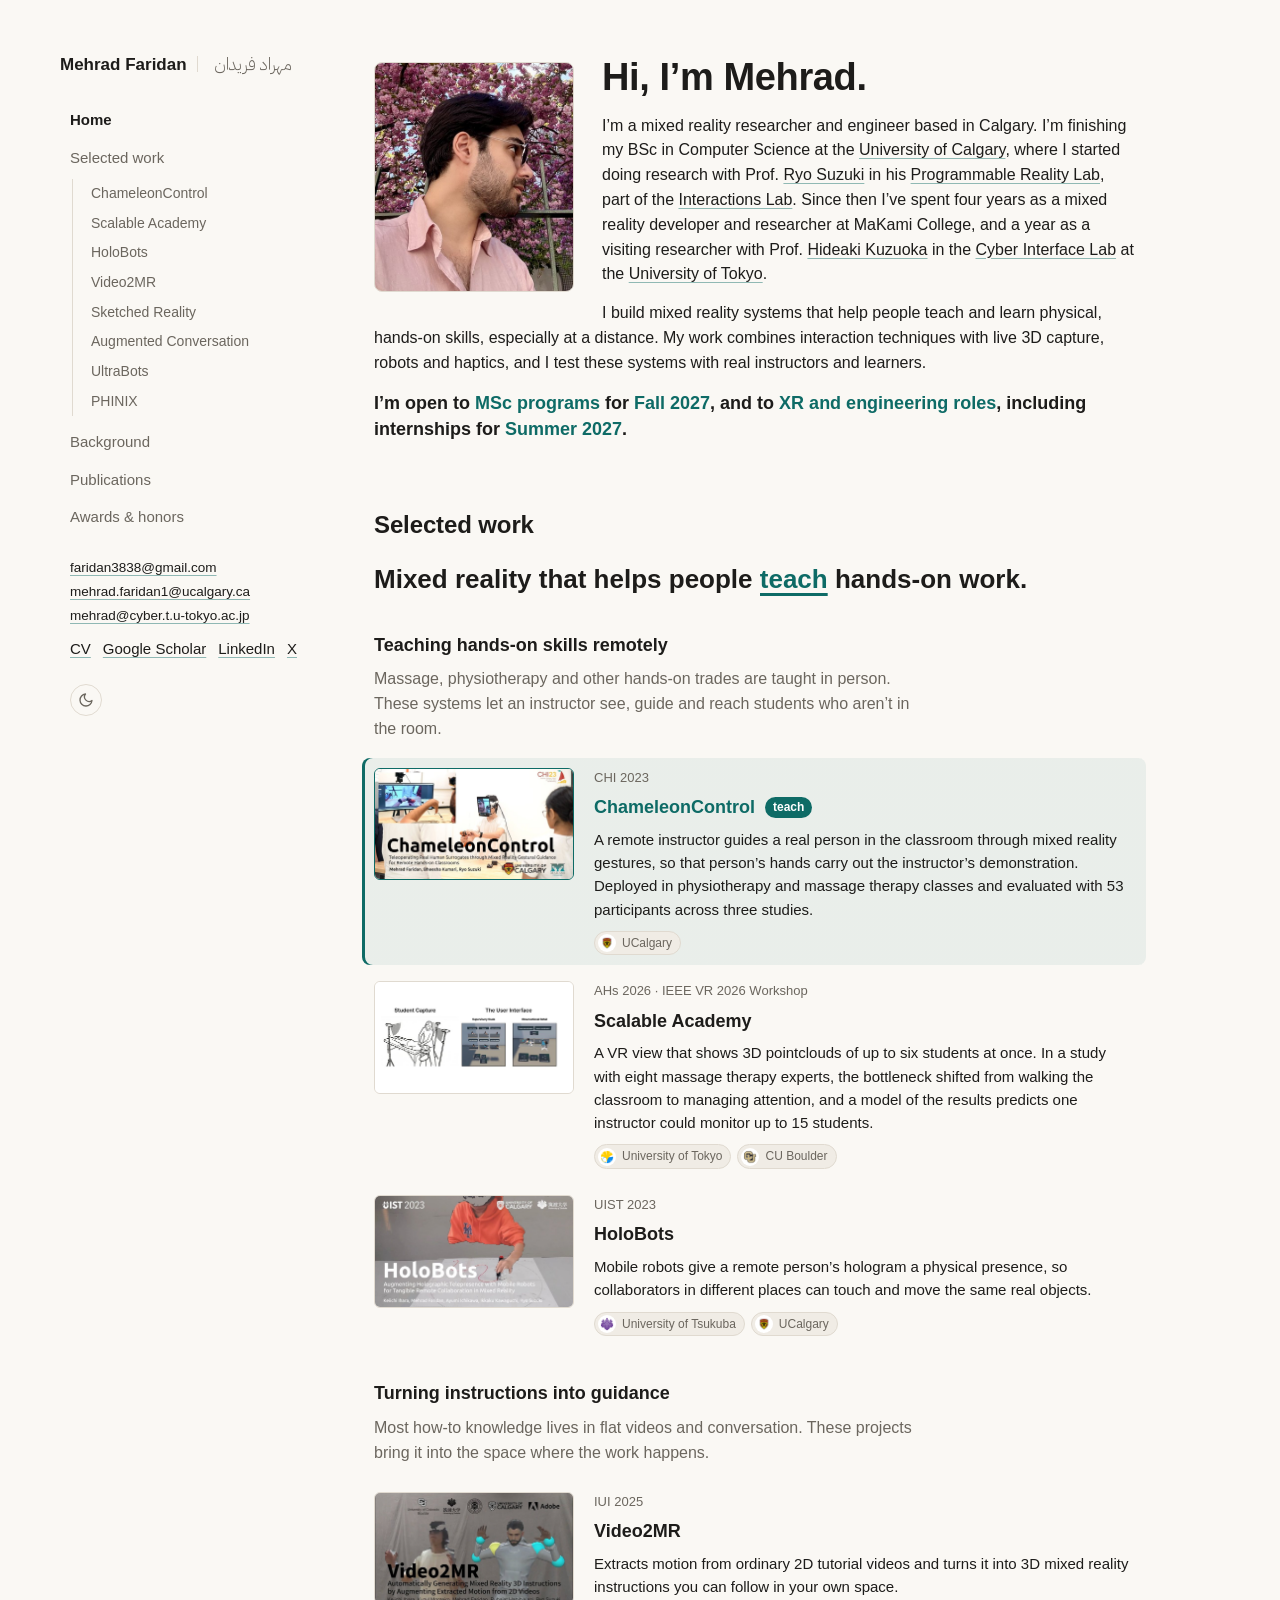
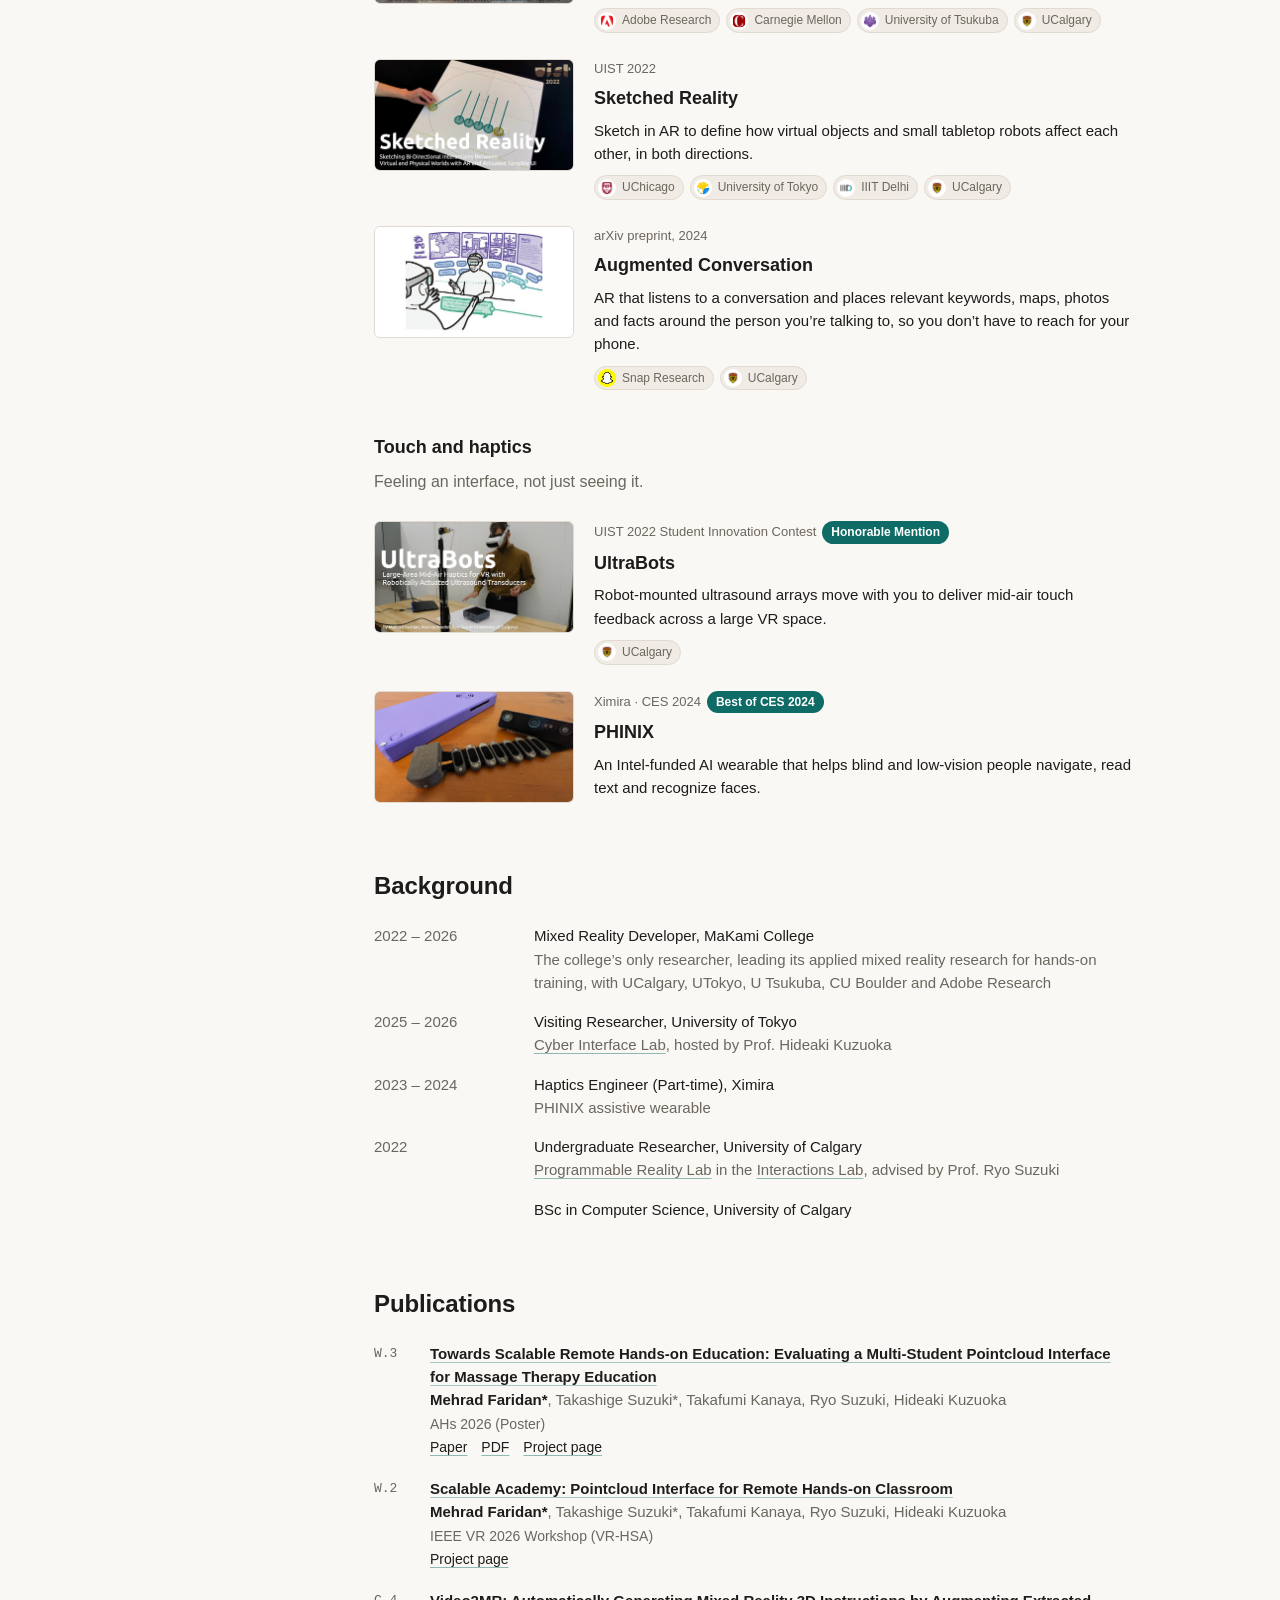
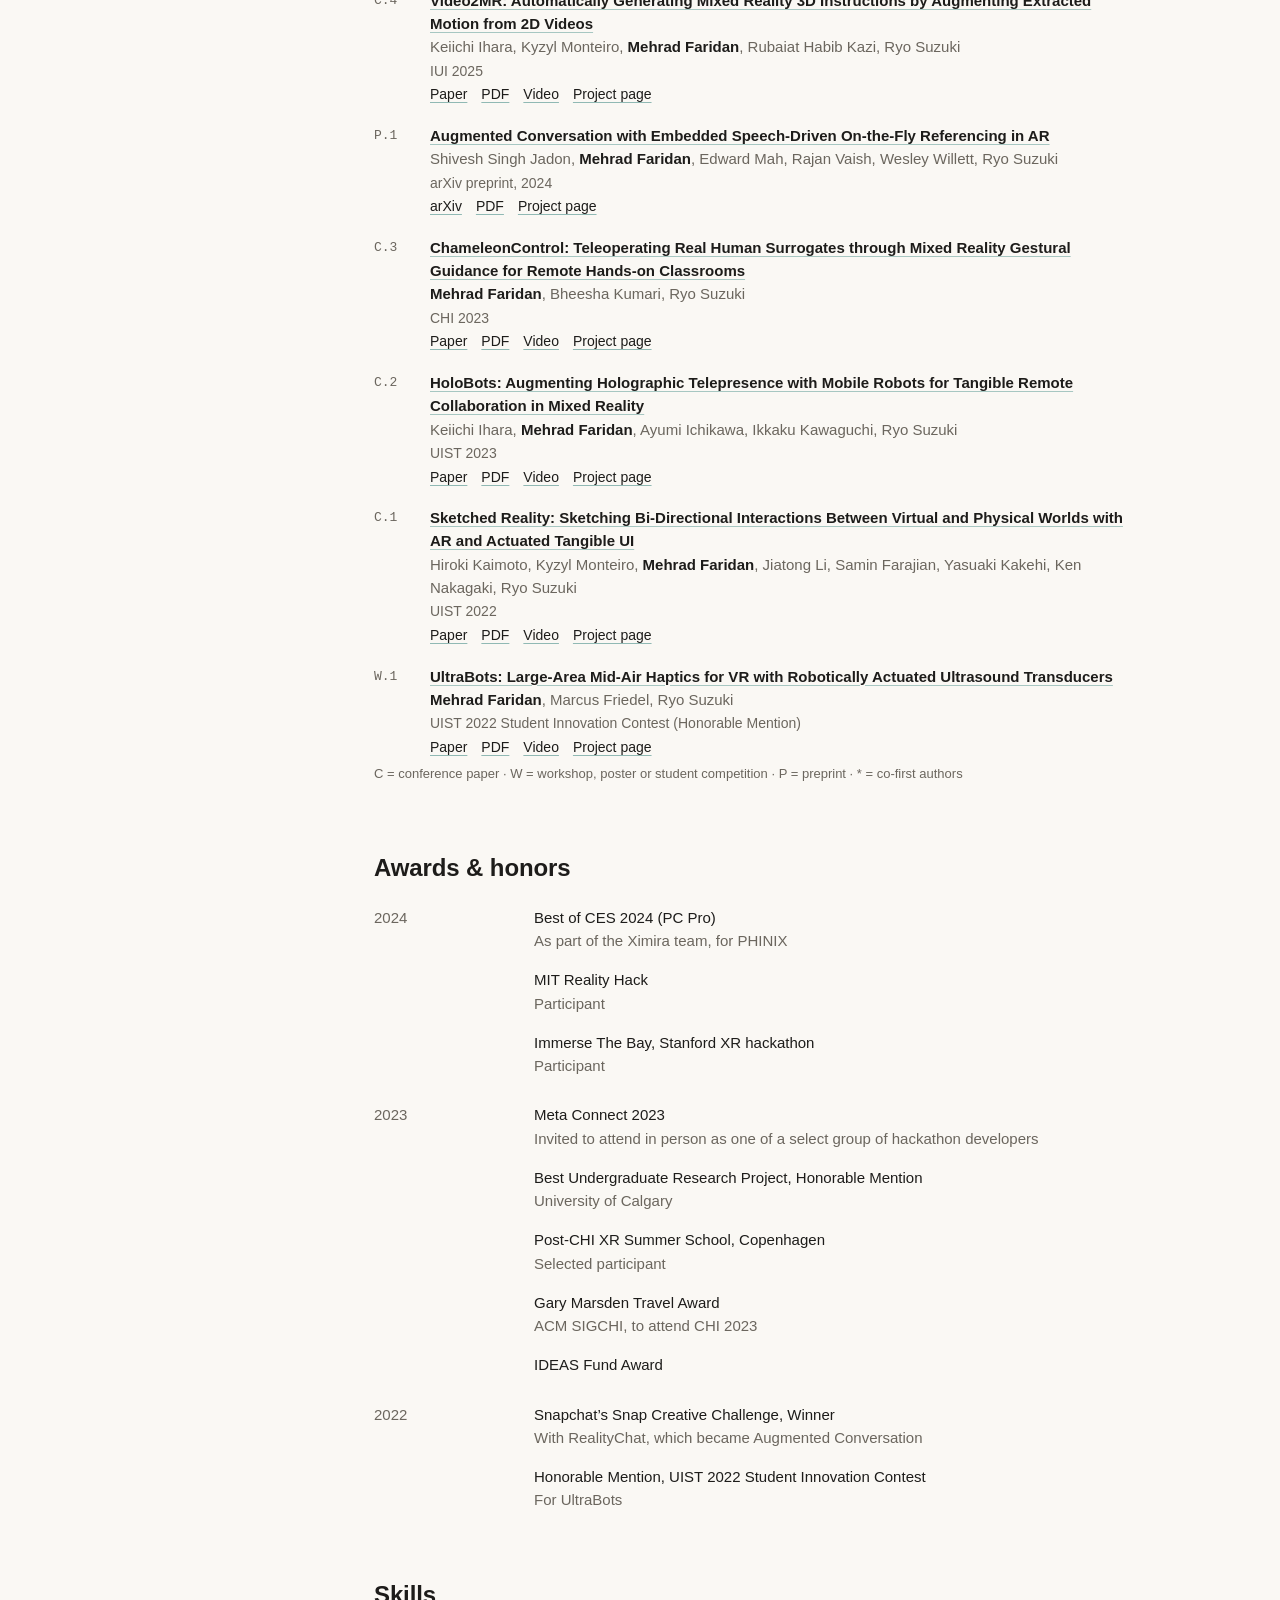
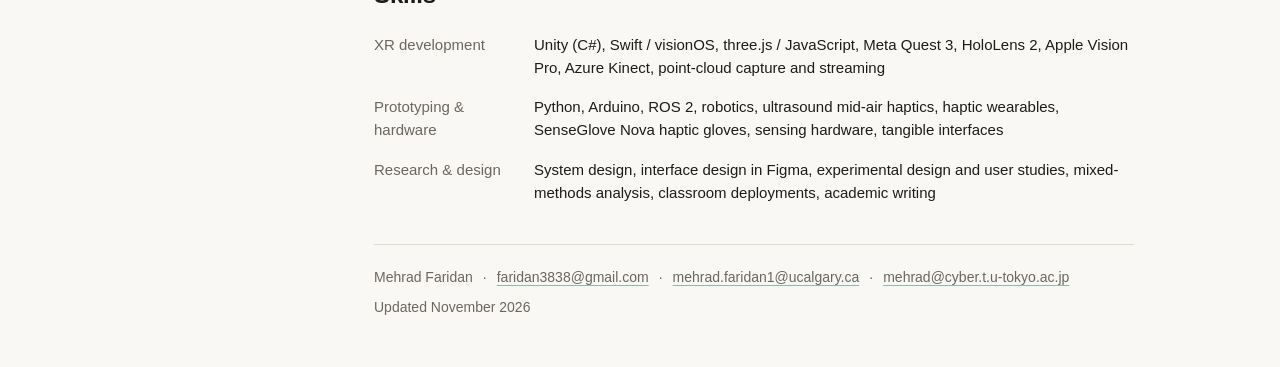
==== commit 85937af7: "Awards: remove the 2019 scholarships Co-Authored-By: Claude Opus 5.5 <noreply@anthropic.com>" ====
--- a/index.html
+++ b/index.html
@@ -212,7 +212,6 @@
         <div class="bg-row"><span class="when"></span><span>IDEAS Fund Award</span></div>
         <div class="bg-row year-start"><span class="when">2022</span><span>Snapchat’s Snap Creative Challenge, Winner<span class="sub">With RealityChat, which became Augmented Conversation</span></span></div>
         <div class="bg-row"><span class="when"></span><span>Honorable Mention, UIST 2022 Student Innovation Contest<span class="sub">For UltraBots</span></span></div>
-        <div class="bg-row year-start"><span class="when">2019</span><span>Jason Lang Scholarship, Alexander Rutherford Scholarship</span></div>
       </div>
     </section>
 
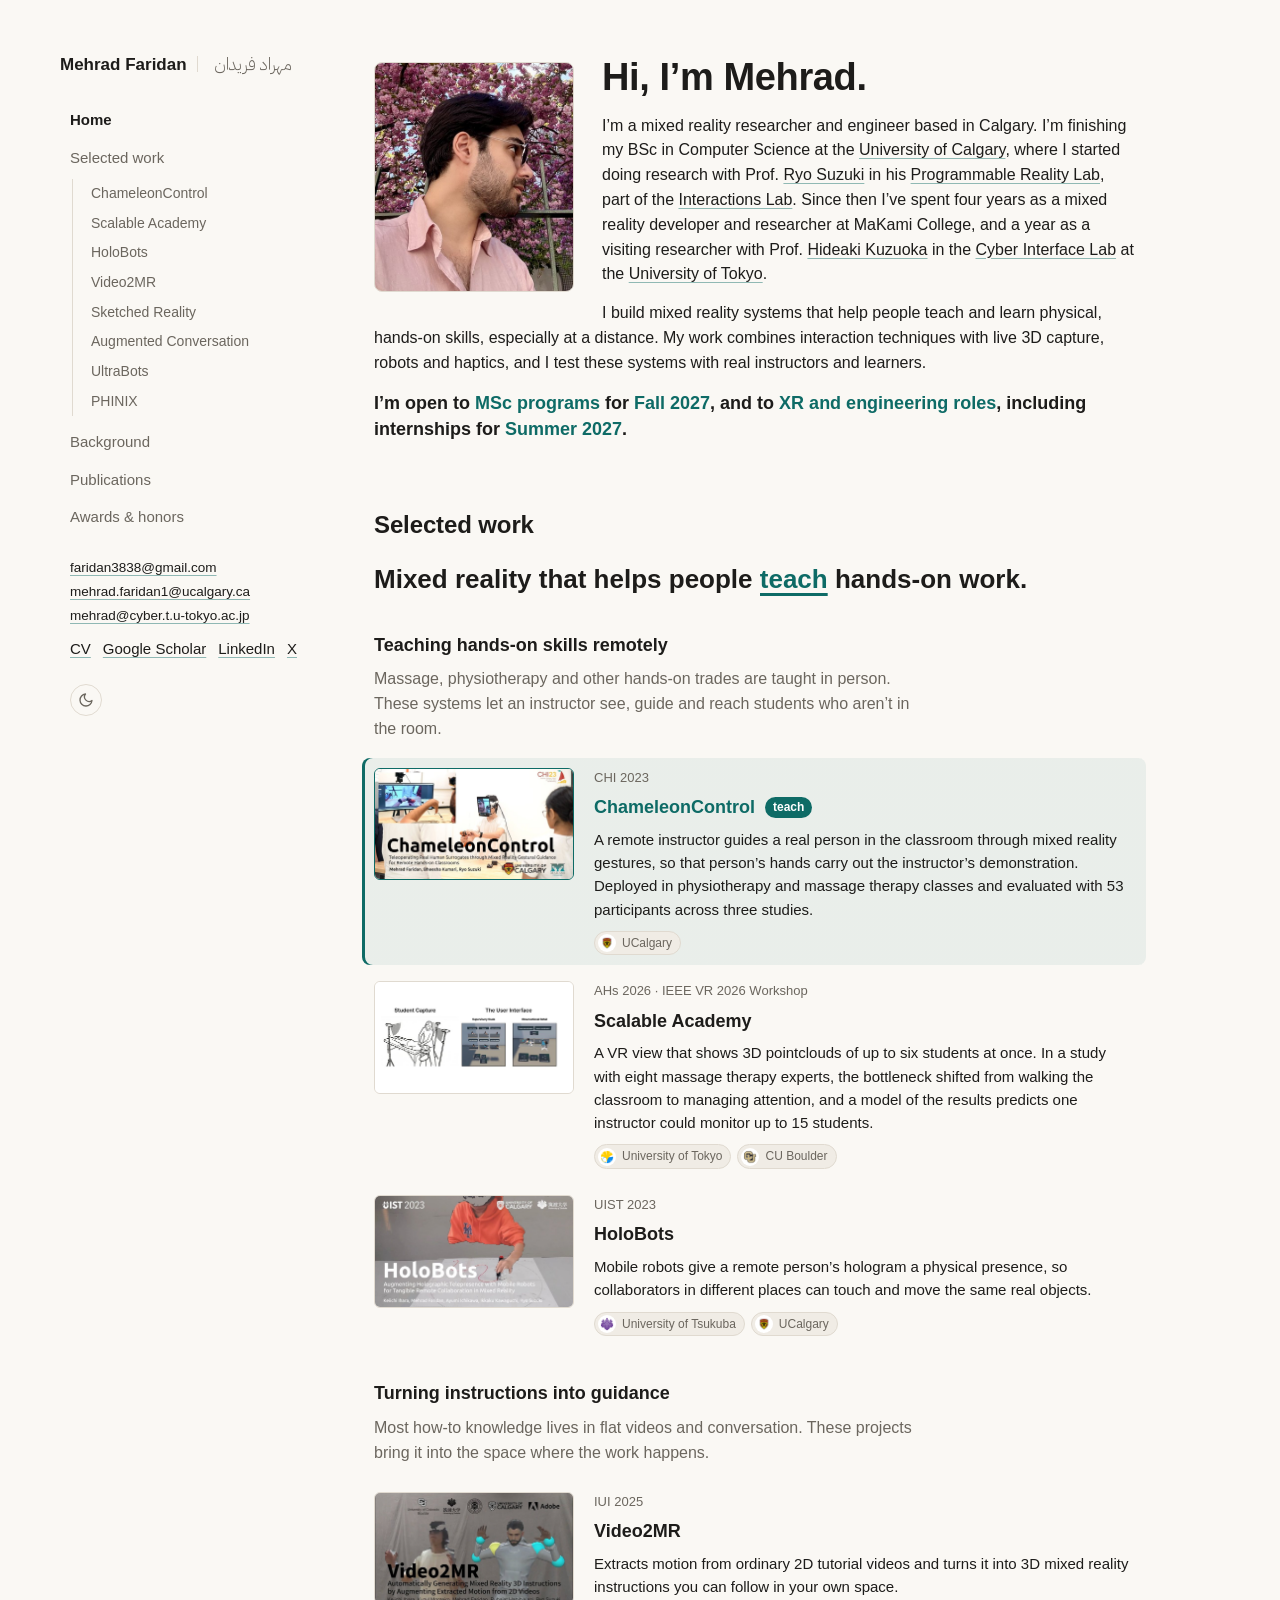
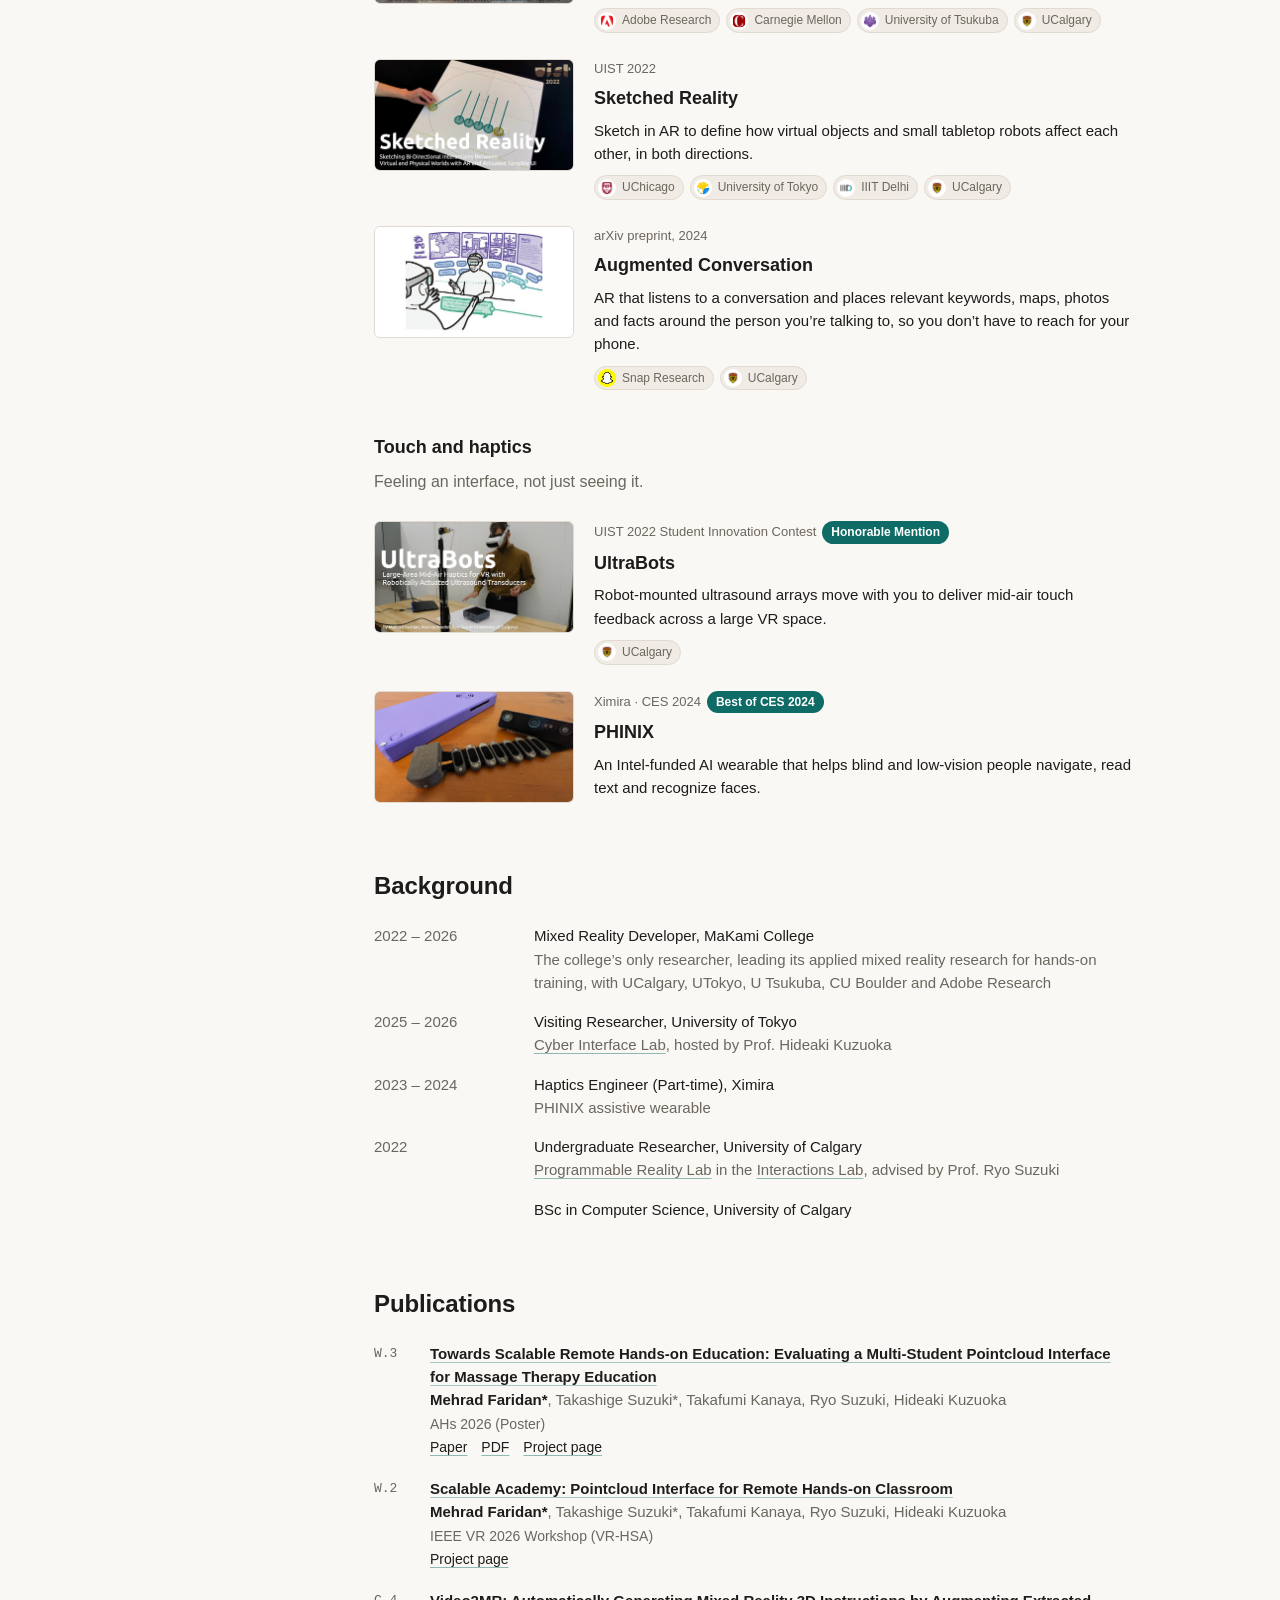
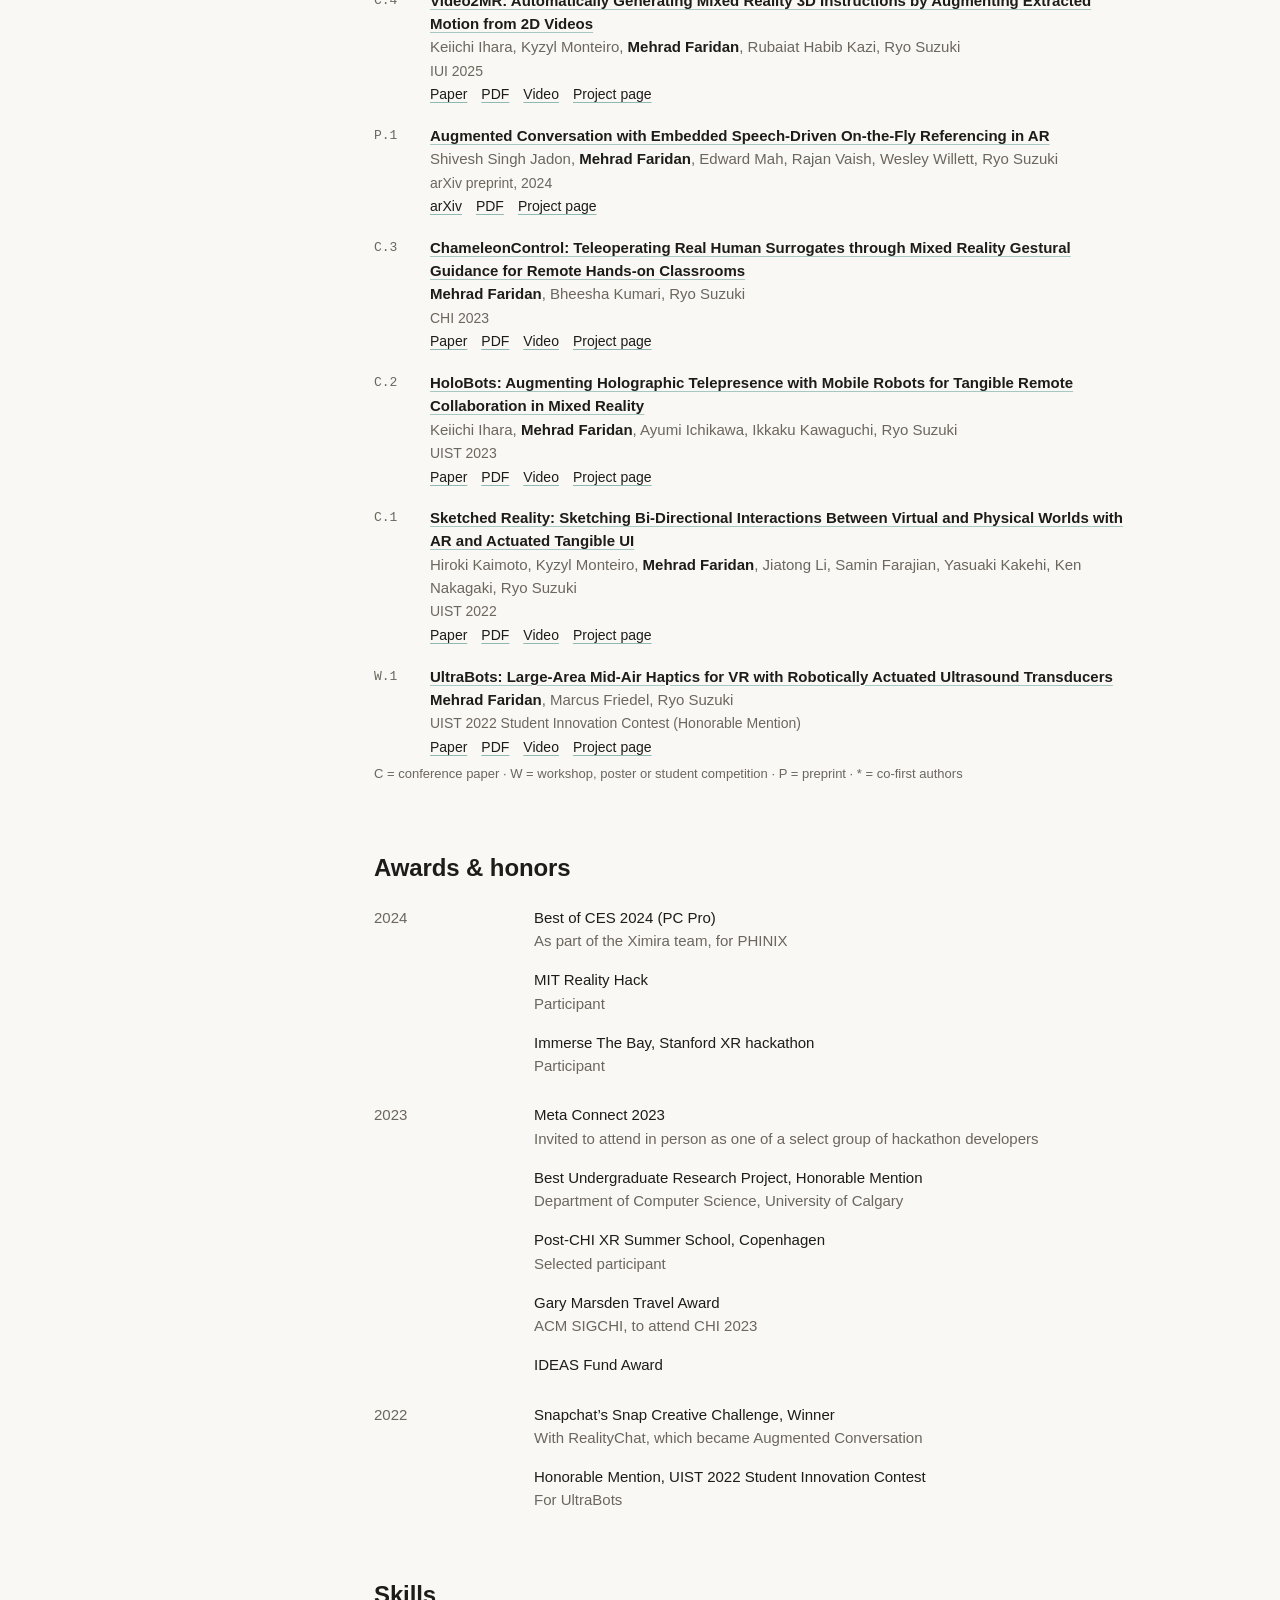
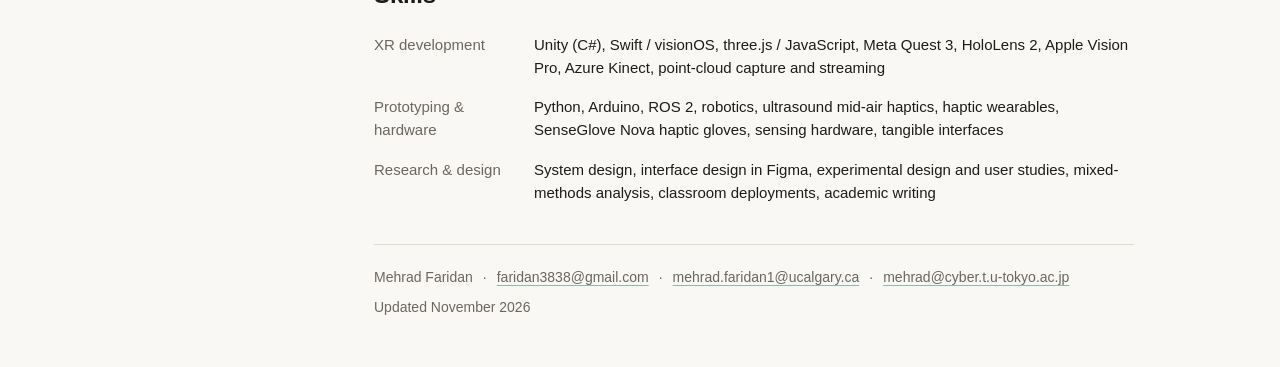
==== commit 20443466: "Awards: research honorable mention was from the Department of Computer Science Co-Authored-By: Claud" ====
--- a/index.html
+++ b/index.html
@@ -206,7 +206,7 @@
         <div class="bg-row"><span class="when"></span><span>MIT Reality Hack<span class="sub">Participant</span></span></div>
         <div class="bg-row"><span class="when"></span><span>Immerse The Bay, Stanford XR hackathon<span class="sub">Participant</span></span></div>
         <div class="bg-row year-start"><span class="when">2023</span><span>Meta Connect 2023<span class="sub">Invited to attend in person as one of a select group of hackathon developers</span></span></div>
-        <div class="bg-row"><span class="when"></span><span>Best Undergraduate Research Project, Honorable Mention<span class="sub">University of Calgary</span></span></div>
+        <div class="bg-row"><span class="when"></span><span>Best Undergraduate Research Project, Honorable Mention<span class="sub">Department of Computer Science, University of Calgary</span></span></div>
         <div class="bg-row"><span class="when"></span><span>Post-CHI XR Summer School, Copenhagen<span class="sub">Selected participant</span></span></div>
         <div class="bg-row"><span class="when"></span><span>Gary Marsden Travel Award<span class="sub">ACM SIGCHI, to attend CHI 2023</span></span></div>
         <div class="bg-row"><span class="when"></span><span>IDEAS Fund Award</span></div>
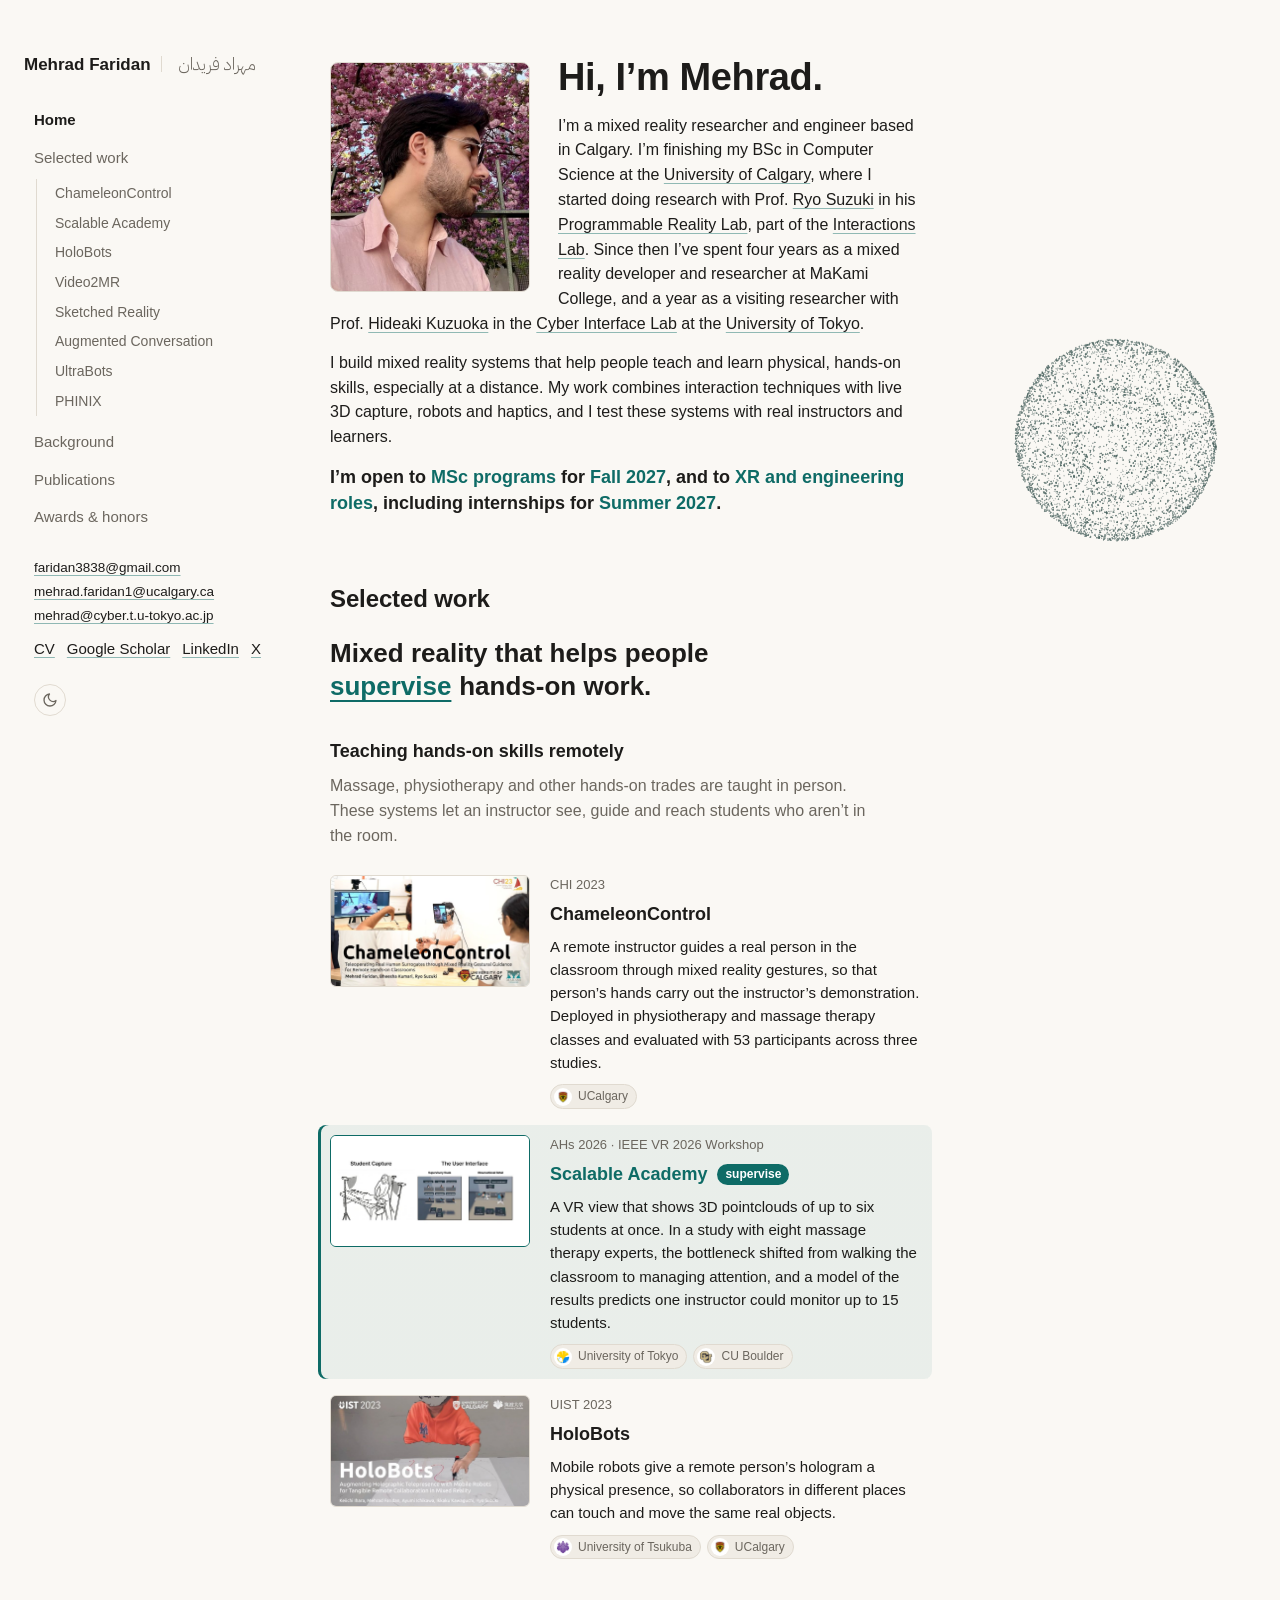
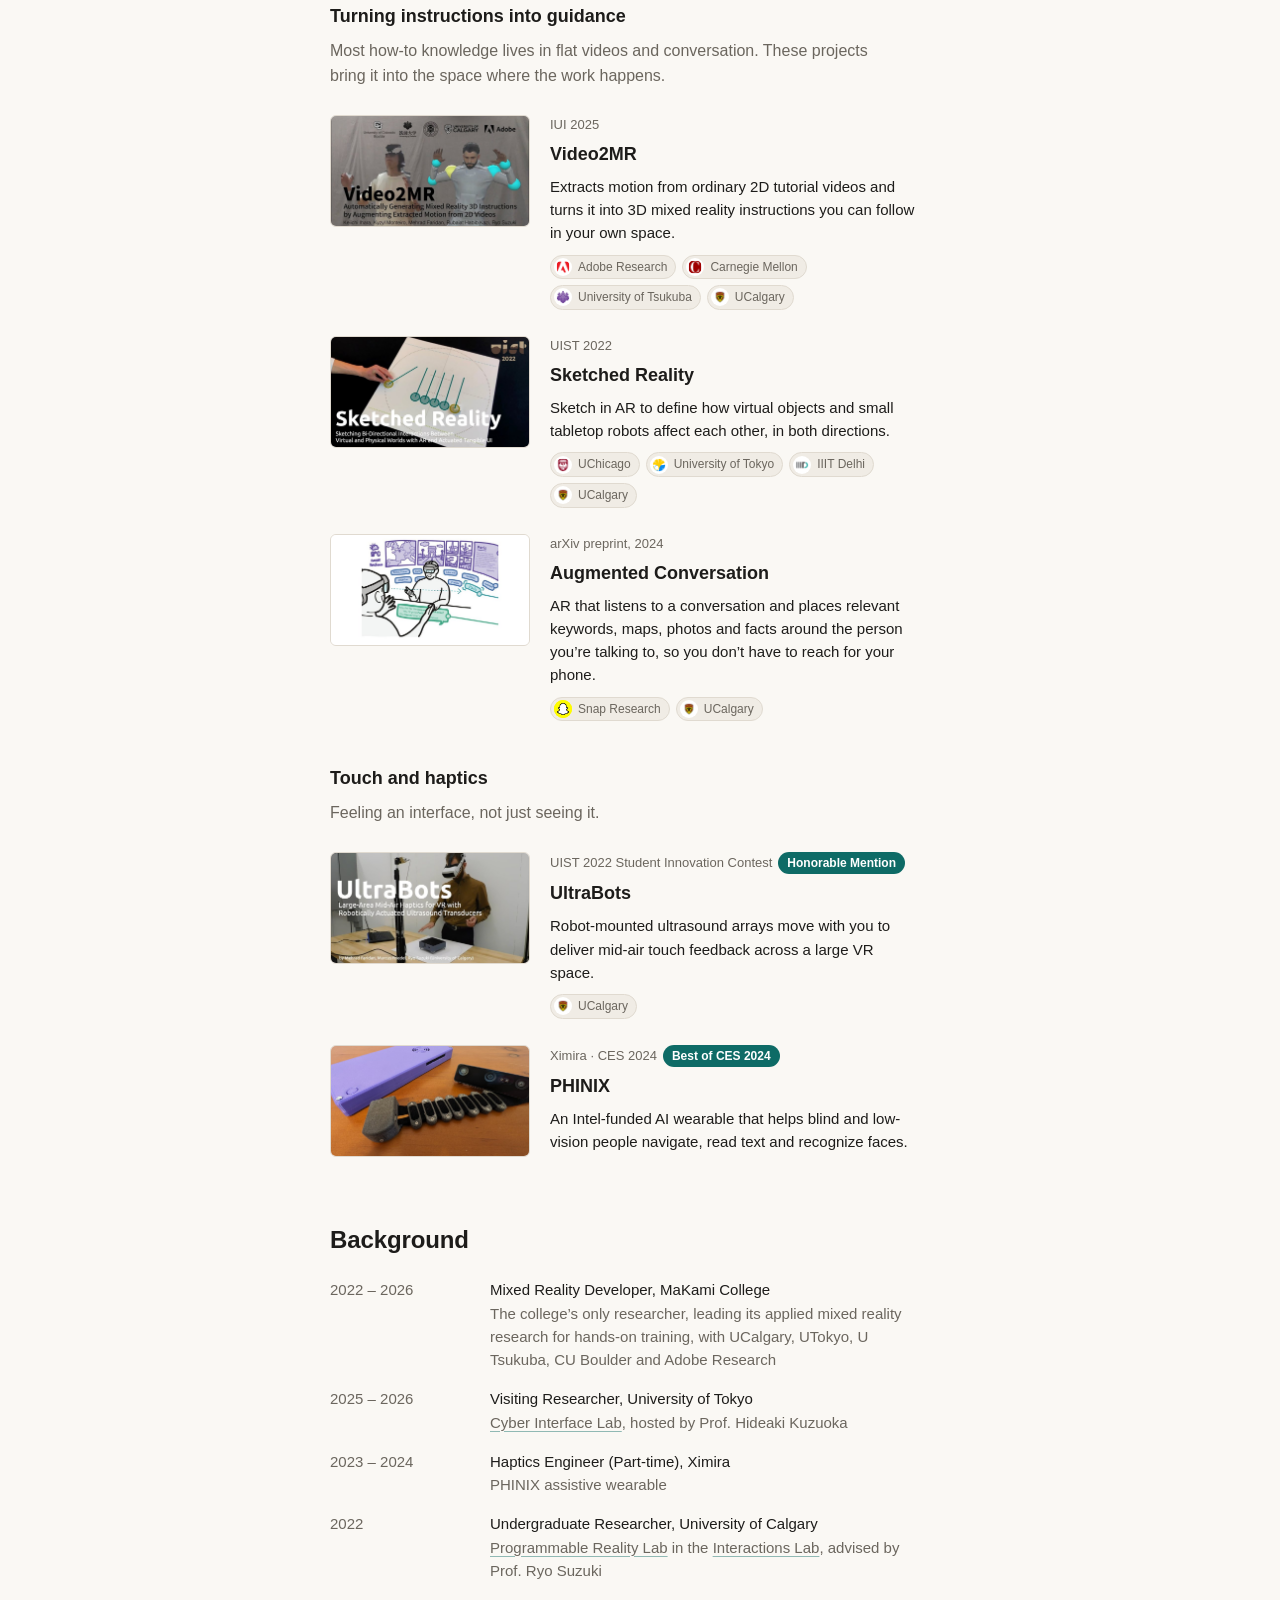
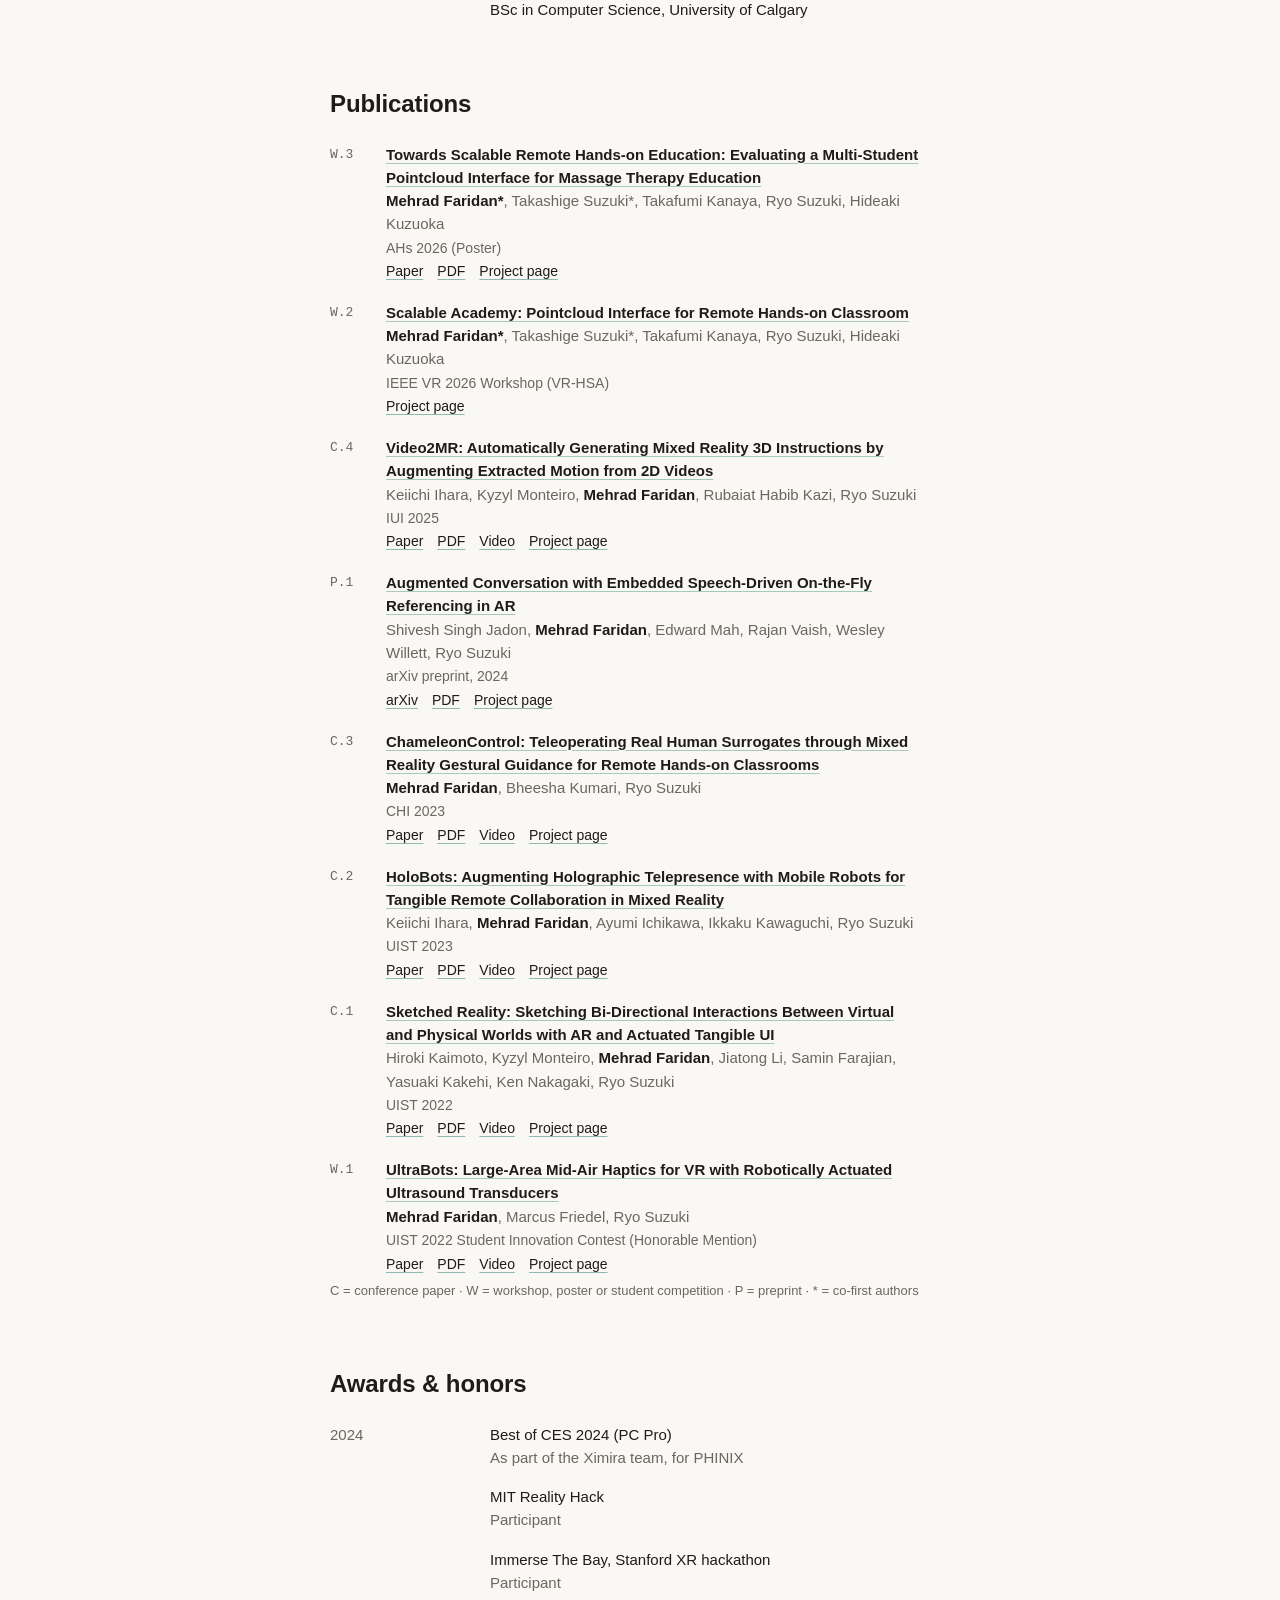
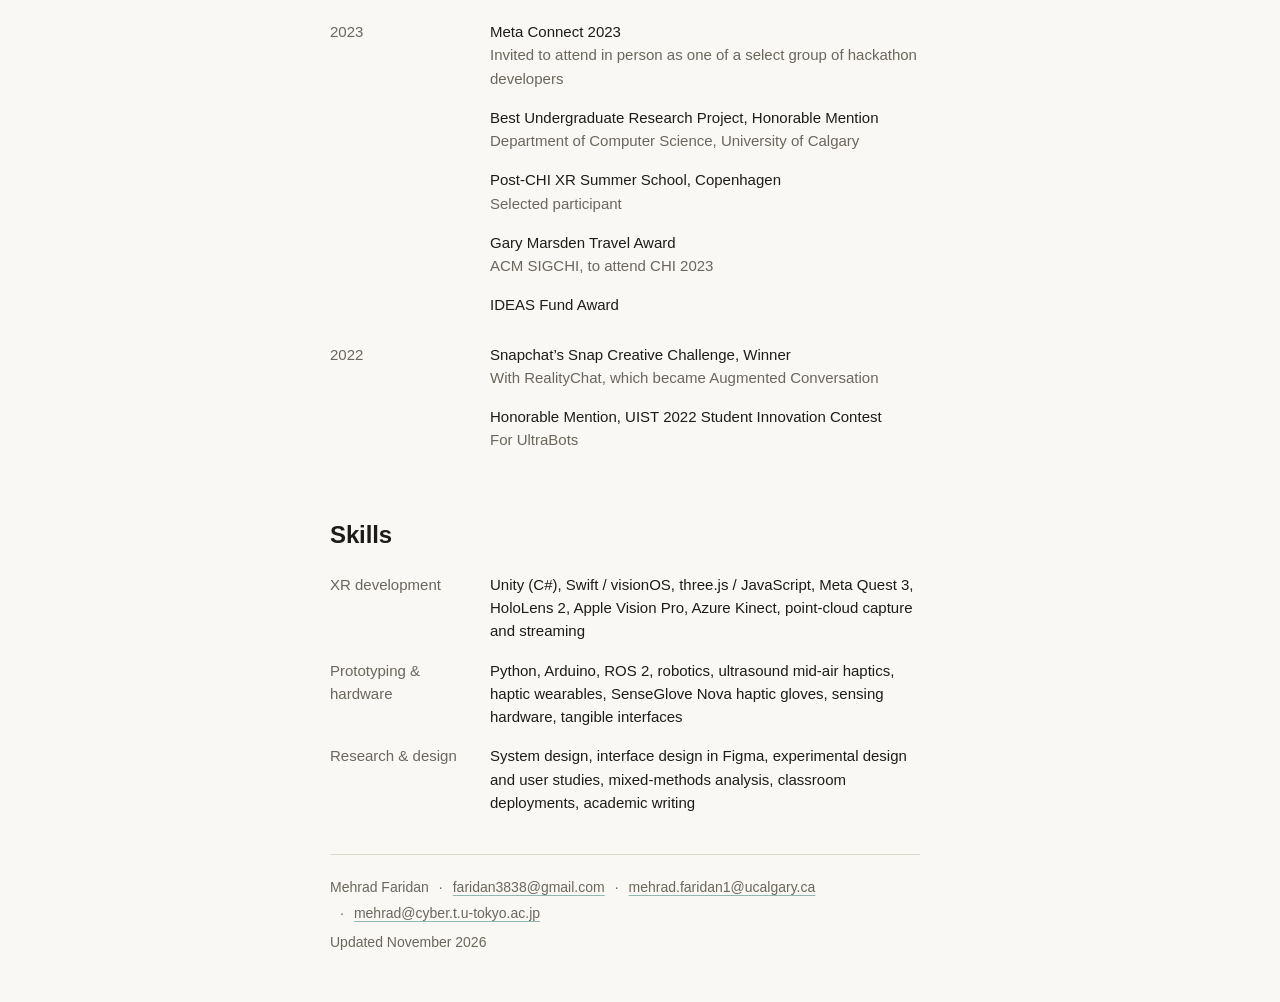
==== commit a857d32a: "Point-cloud companion (branch prototype): a third column on wide screens that reshapes into each pro" ====
--- a/index.html
+++ b/index.html
@@ -21,6 +21,7 @@
 <script src="/assets/theme.js"></script>
 <script src="/assets/analytics.js" defer></script>
 <script src="/assets/nav.js" defer></script>
+<script type="module" src="/assets/companion.js"></script>
 </head>
 <body>
 
@@ -230,6 +231,7 @@
     <span>Updated November 2026</span>
   </footer>
   </div>
+  <aside class="companion" aria-hidden="true"><canvas></canvas><p class="companion-label"></p></aside>
 </div>
 
 <script>
--- a/assets/site.css
+++ b/assets/site.css
@@ -288,3 +288,12 @@
   .sidebar { gap: 18px; }
   .side-nav a { padding-top: 4px; padding-bottom: 4px; }
 }
+
+/* Point-cloud companion: a third column on wide screens that reshapes into each project while you scroll Selected work */
+.companion { display: none; }
+@media (min-width: 1200px) {
+  .shell { max-width: 1400px; grid-template-columns: 250px minmax(0, 680px) minmax(280px, 1fr); gap: 56px; }
+  .companion { display: flex; flex-direction: column; justify-content: center; position: sticky; top: 0; height: 100vh; opacity: 0; pointer-events: none; }
+  .companion canvas { display: block; width: 100%; aspect-ratio: 1 / 1.15; max-height: 72vh; }
+  .companion-label { margin: 6px 0 0; min-height: 1.5em; text-align: center; font-size: 13px; color: var(--muted); letter-spacing: 0.02em; }
+}
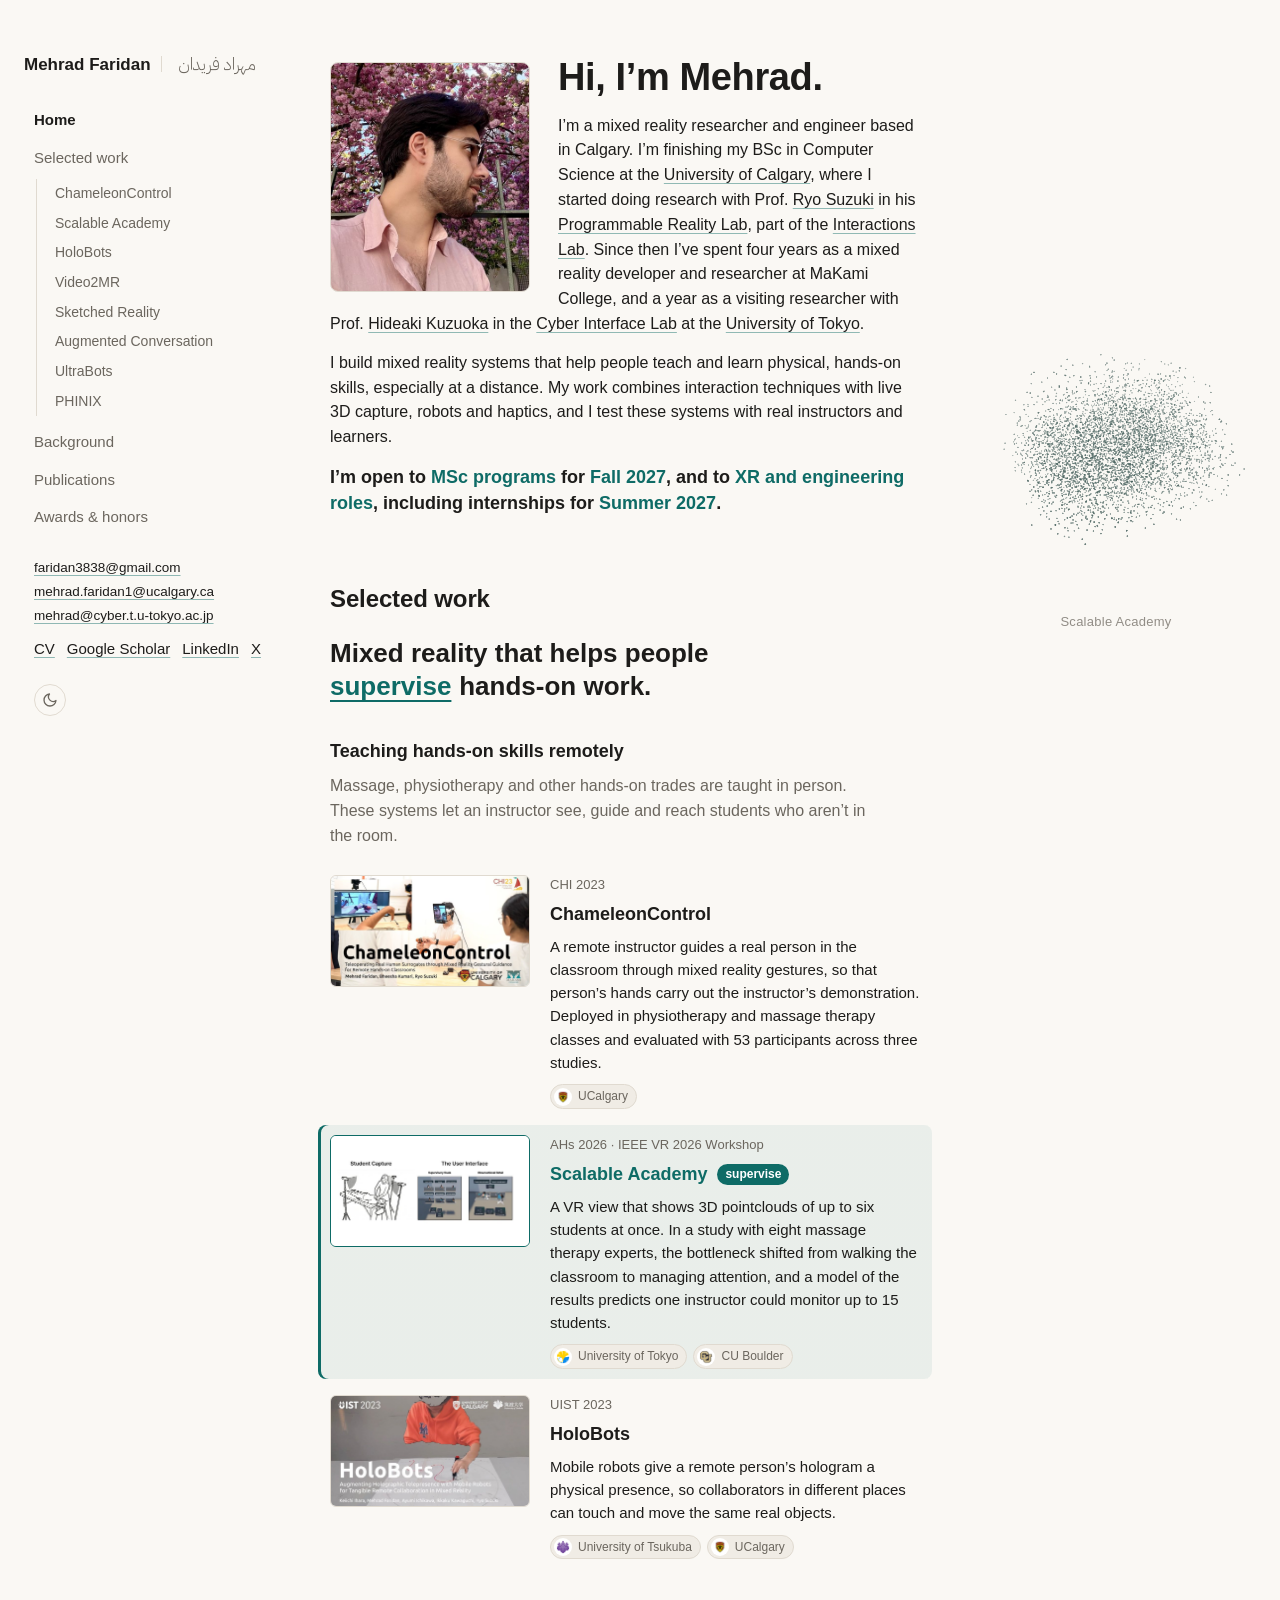
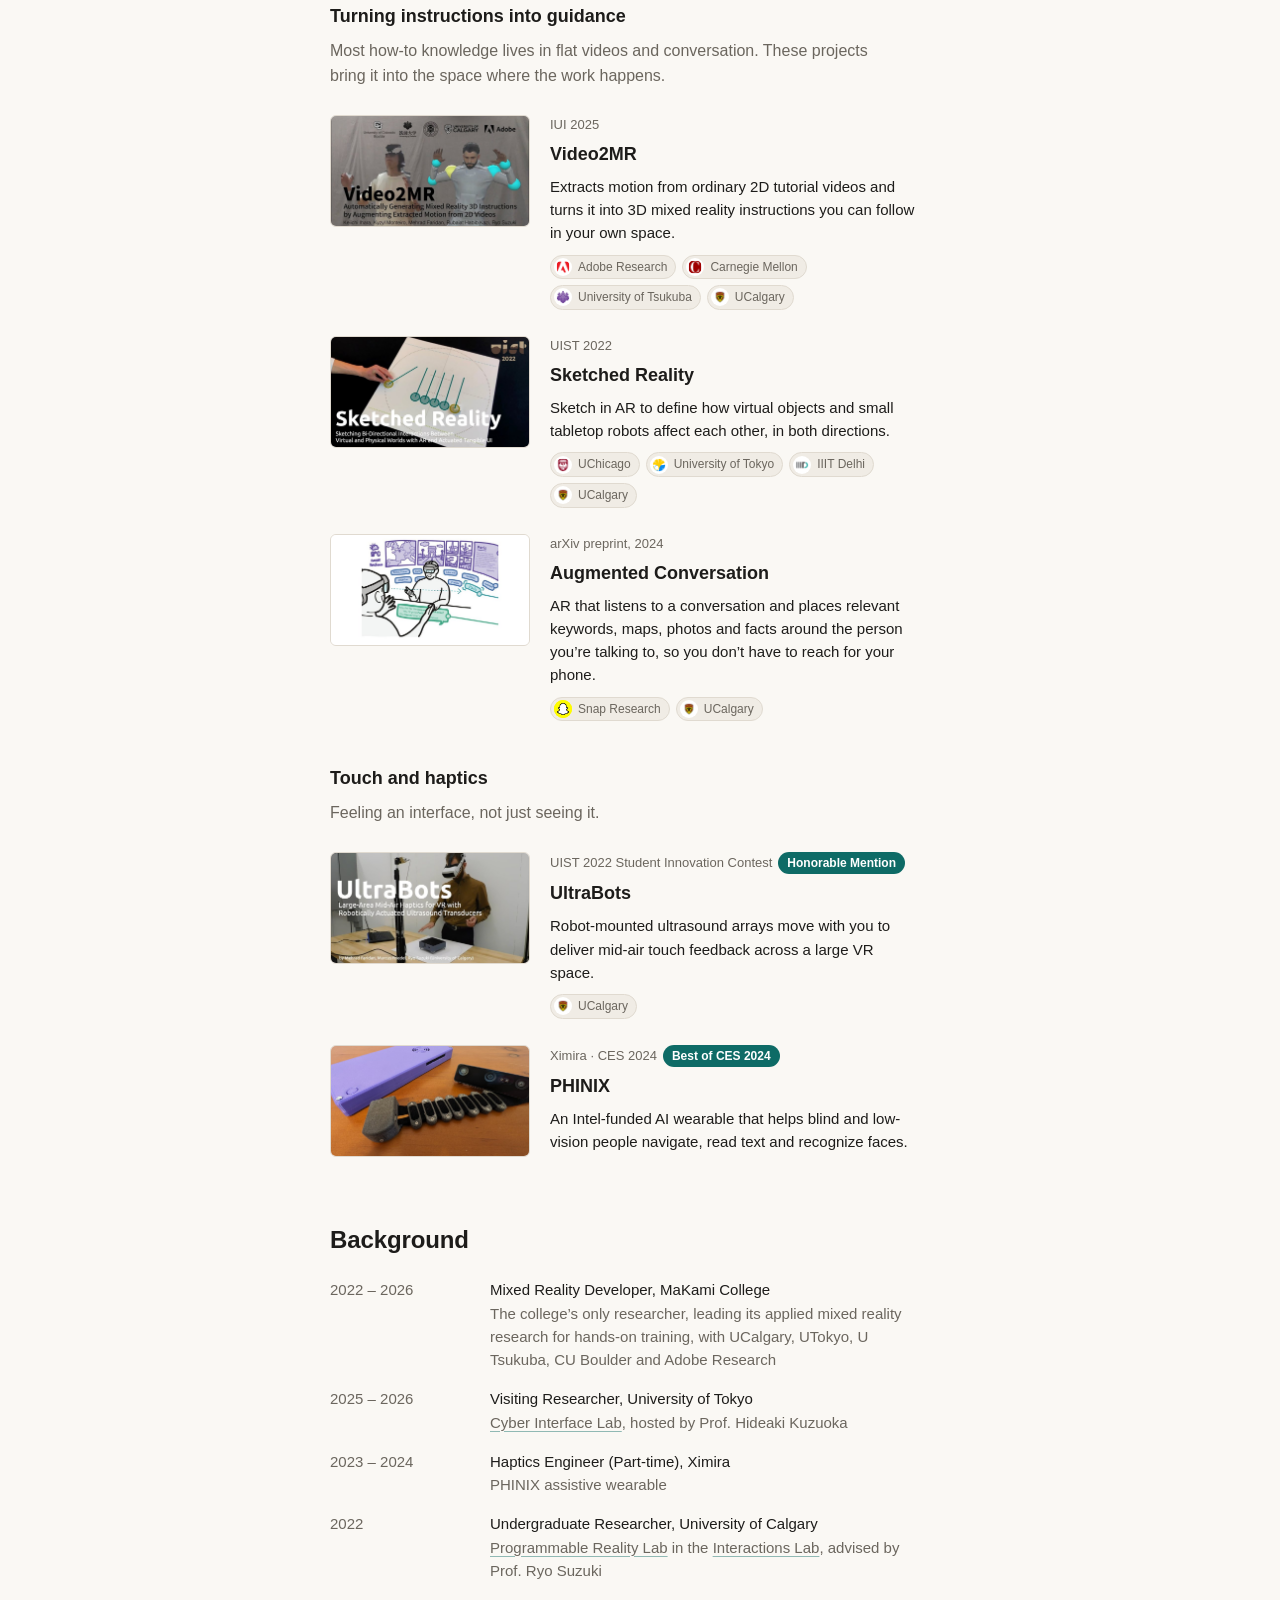
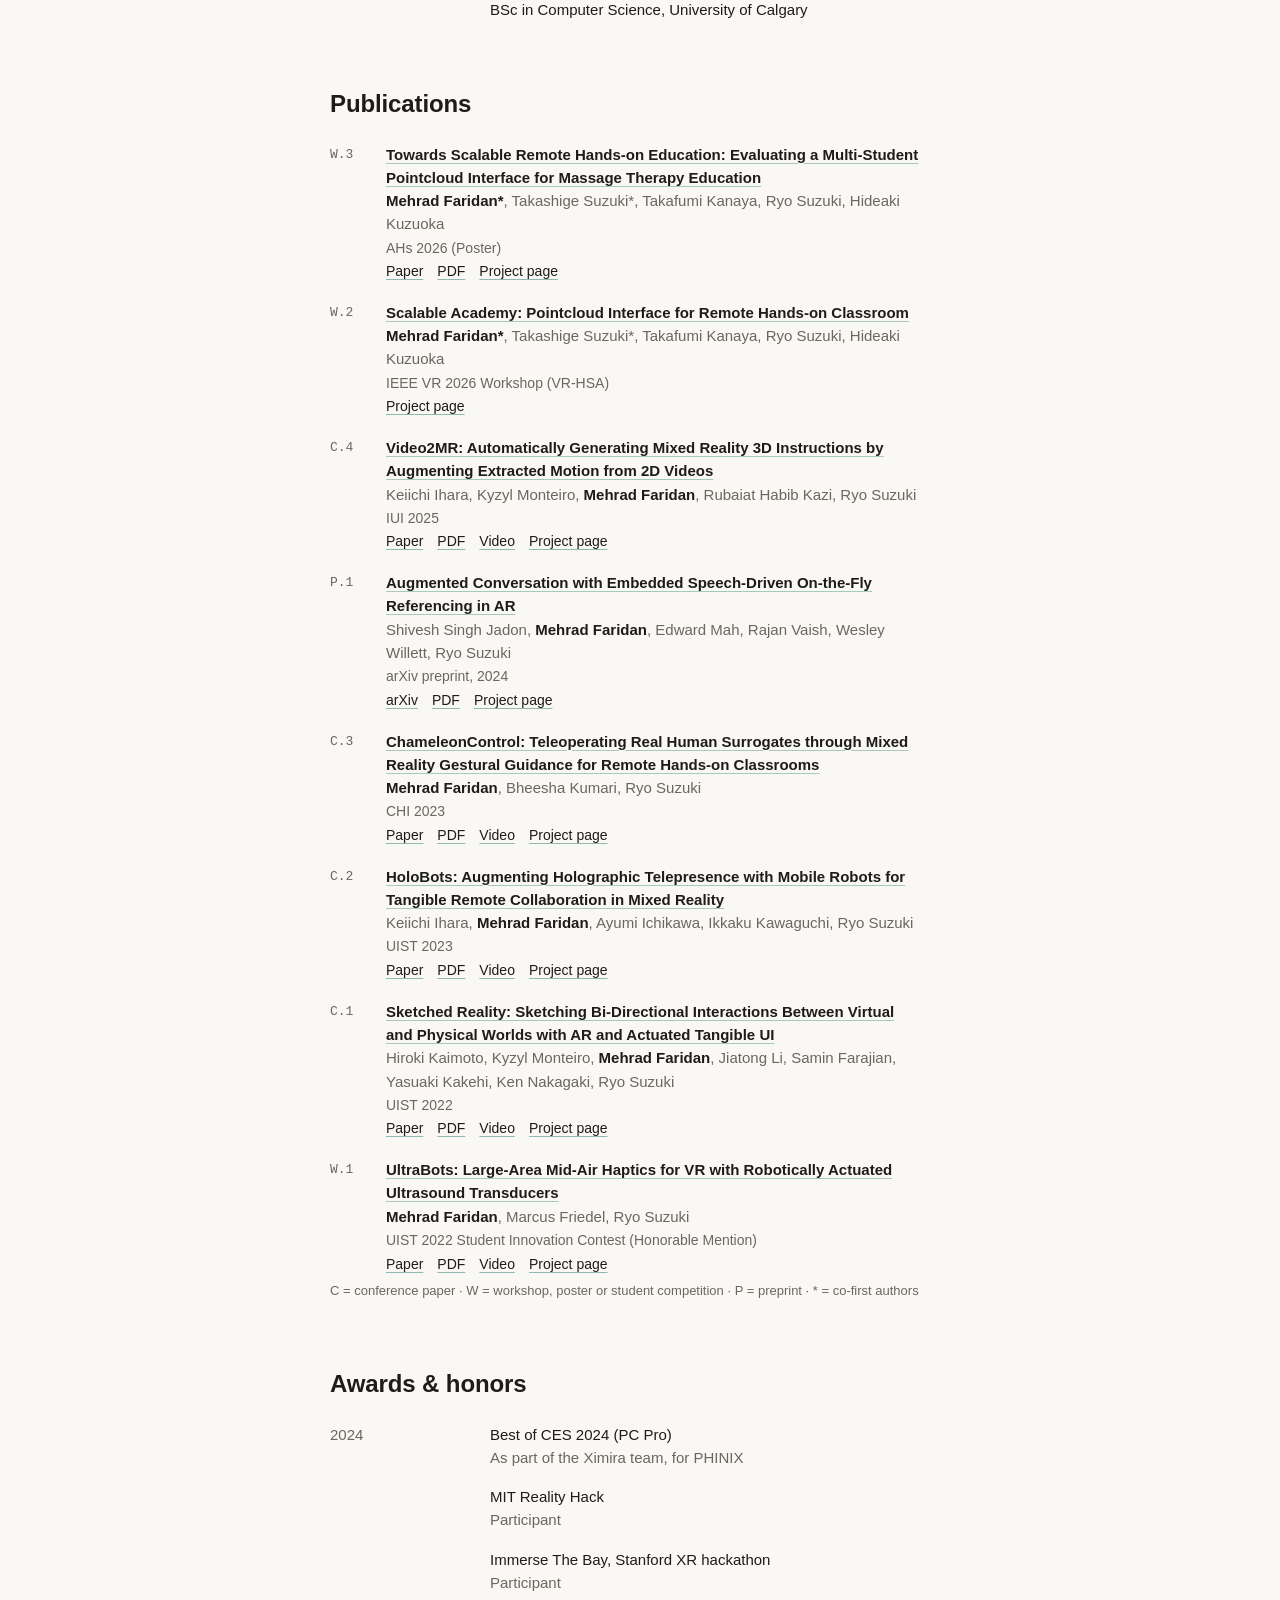
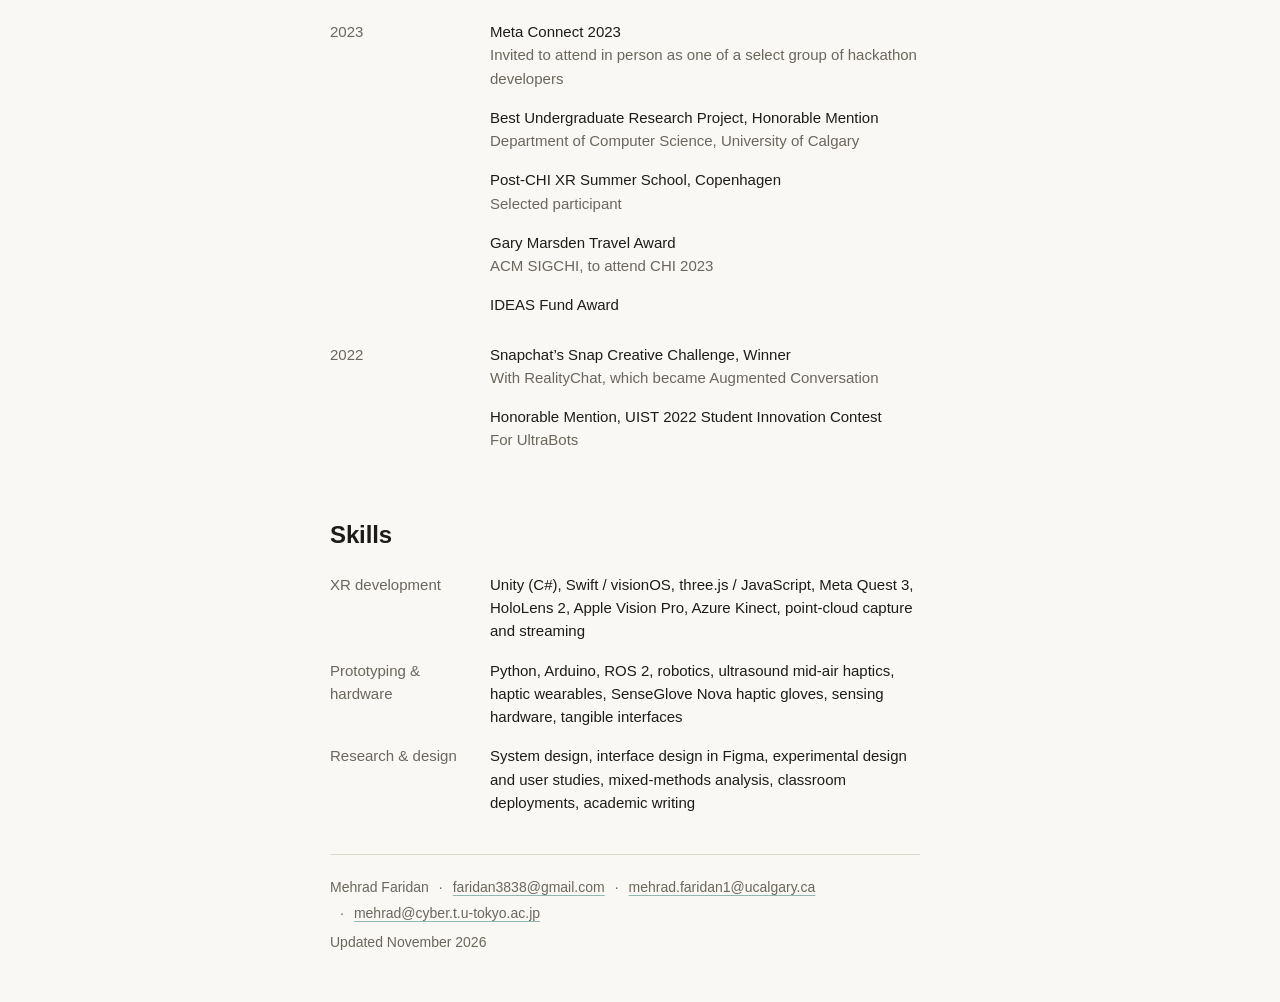
==== commit a0b8b5f6: "Companion follows the rotating headline word while the headline is in view Co-Authored-By: Claude Op" ====
--- a/index.html
+++ b/index.html
@@ -287,6 +287,8 @@
     roll.style.width = Math.ceil(widthOf(verb)) + 'px';
     btn.setAttribute('aria-label', verb + '. Go to this work');
     items.forEach(function (el, k) { el.classList.toggle('is-on', k === i); });
+    // Lets the point-cloud companion morph in step with the word.
+    document.dispatchEvent(new CustomEvent('verbchange', { detail: { id: item.id } }));
   }
   function tick() { if (!paused) show(i + 1, true); }
   function start() { stop(); timer = setInterval(tick, reduce ? 4000 : 2600); }
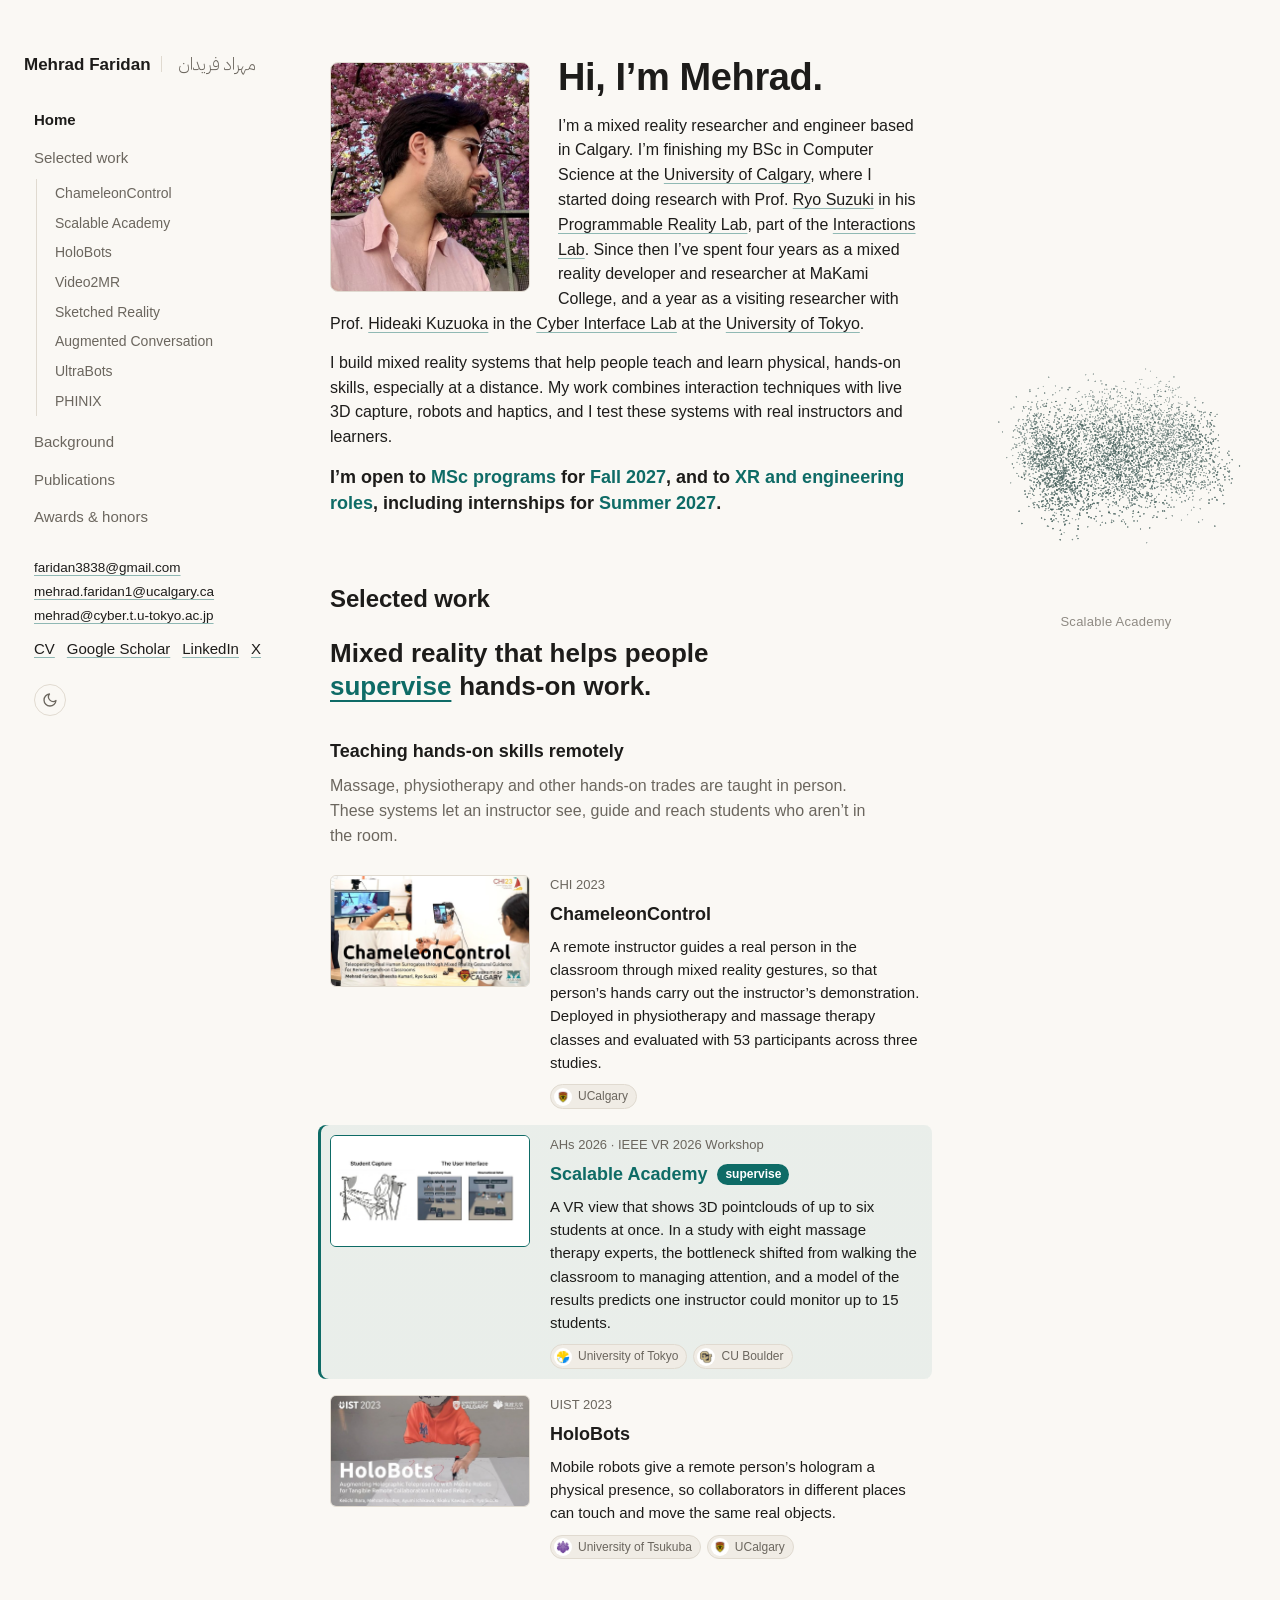
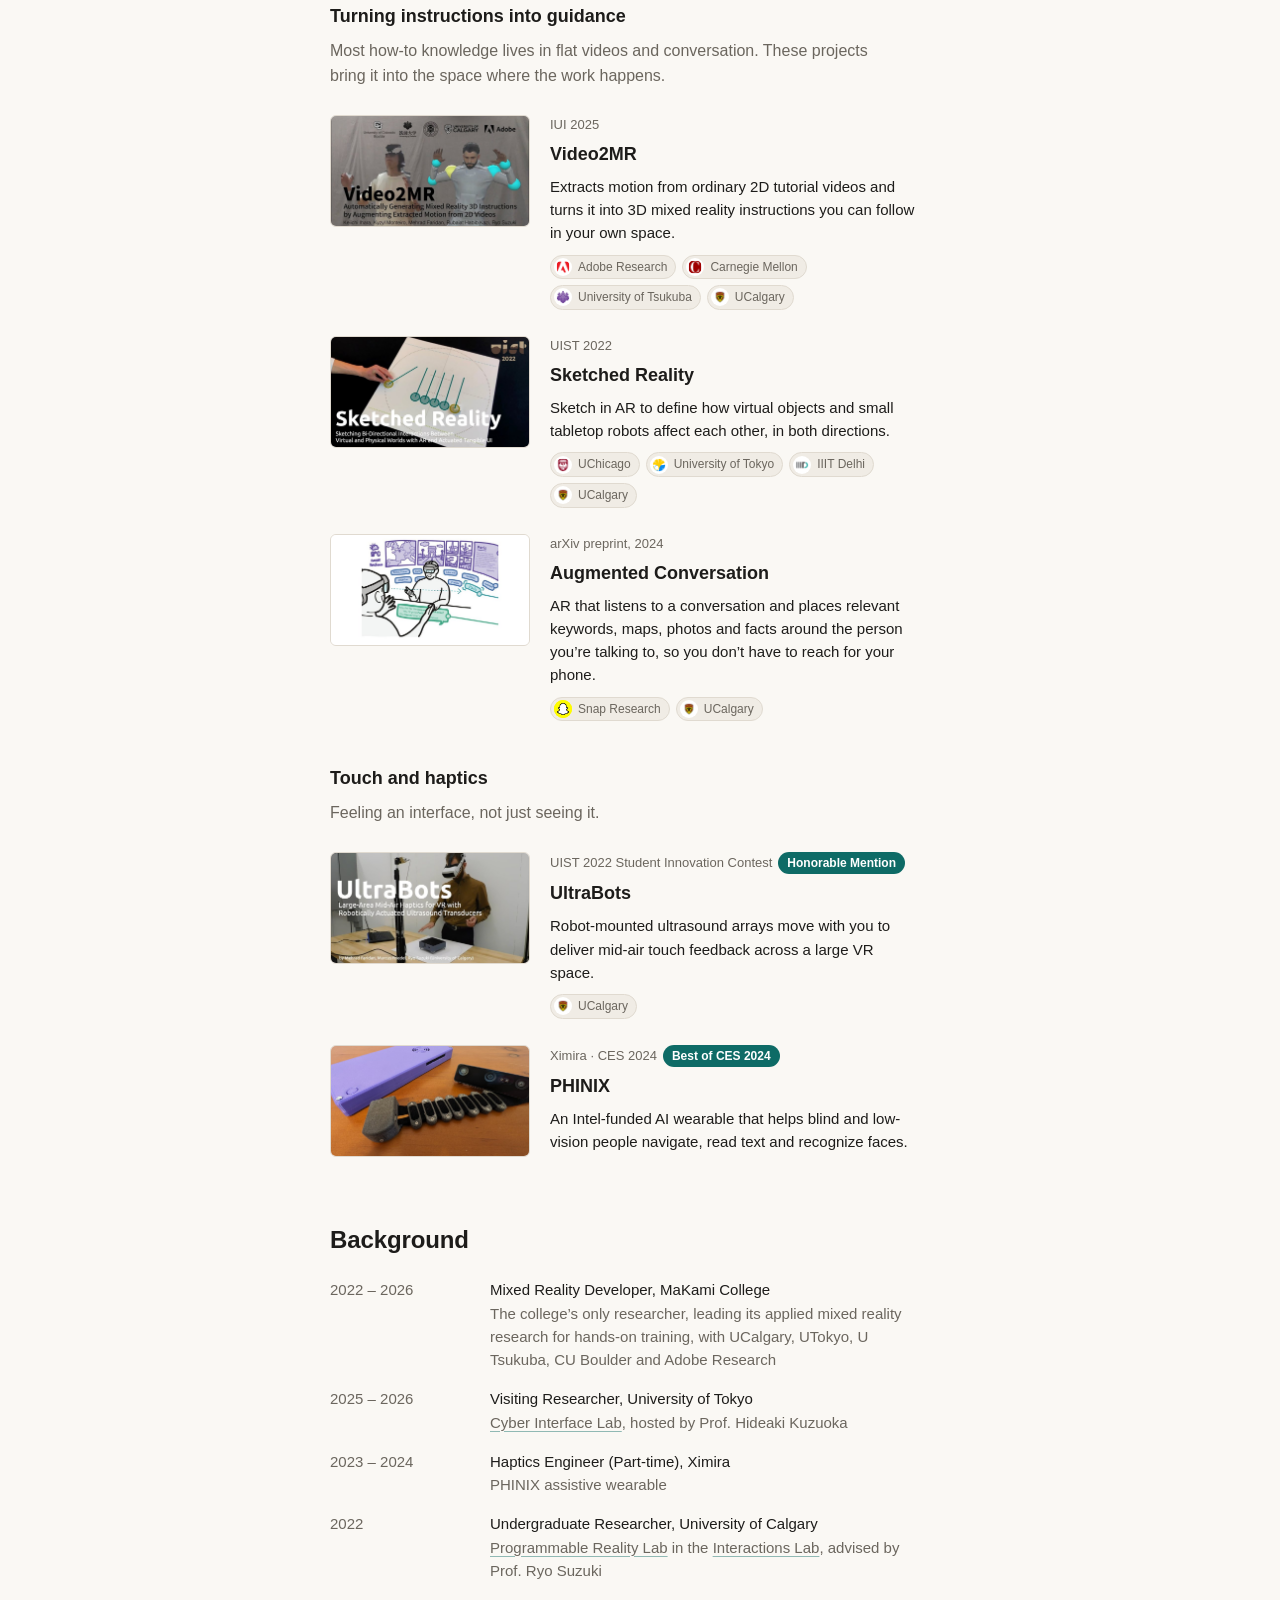
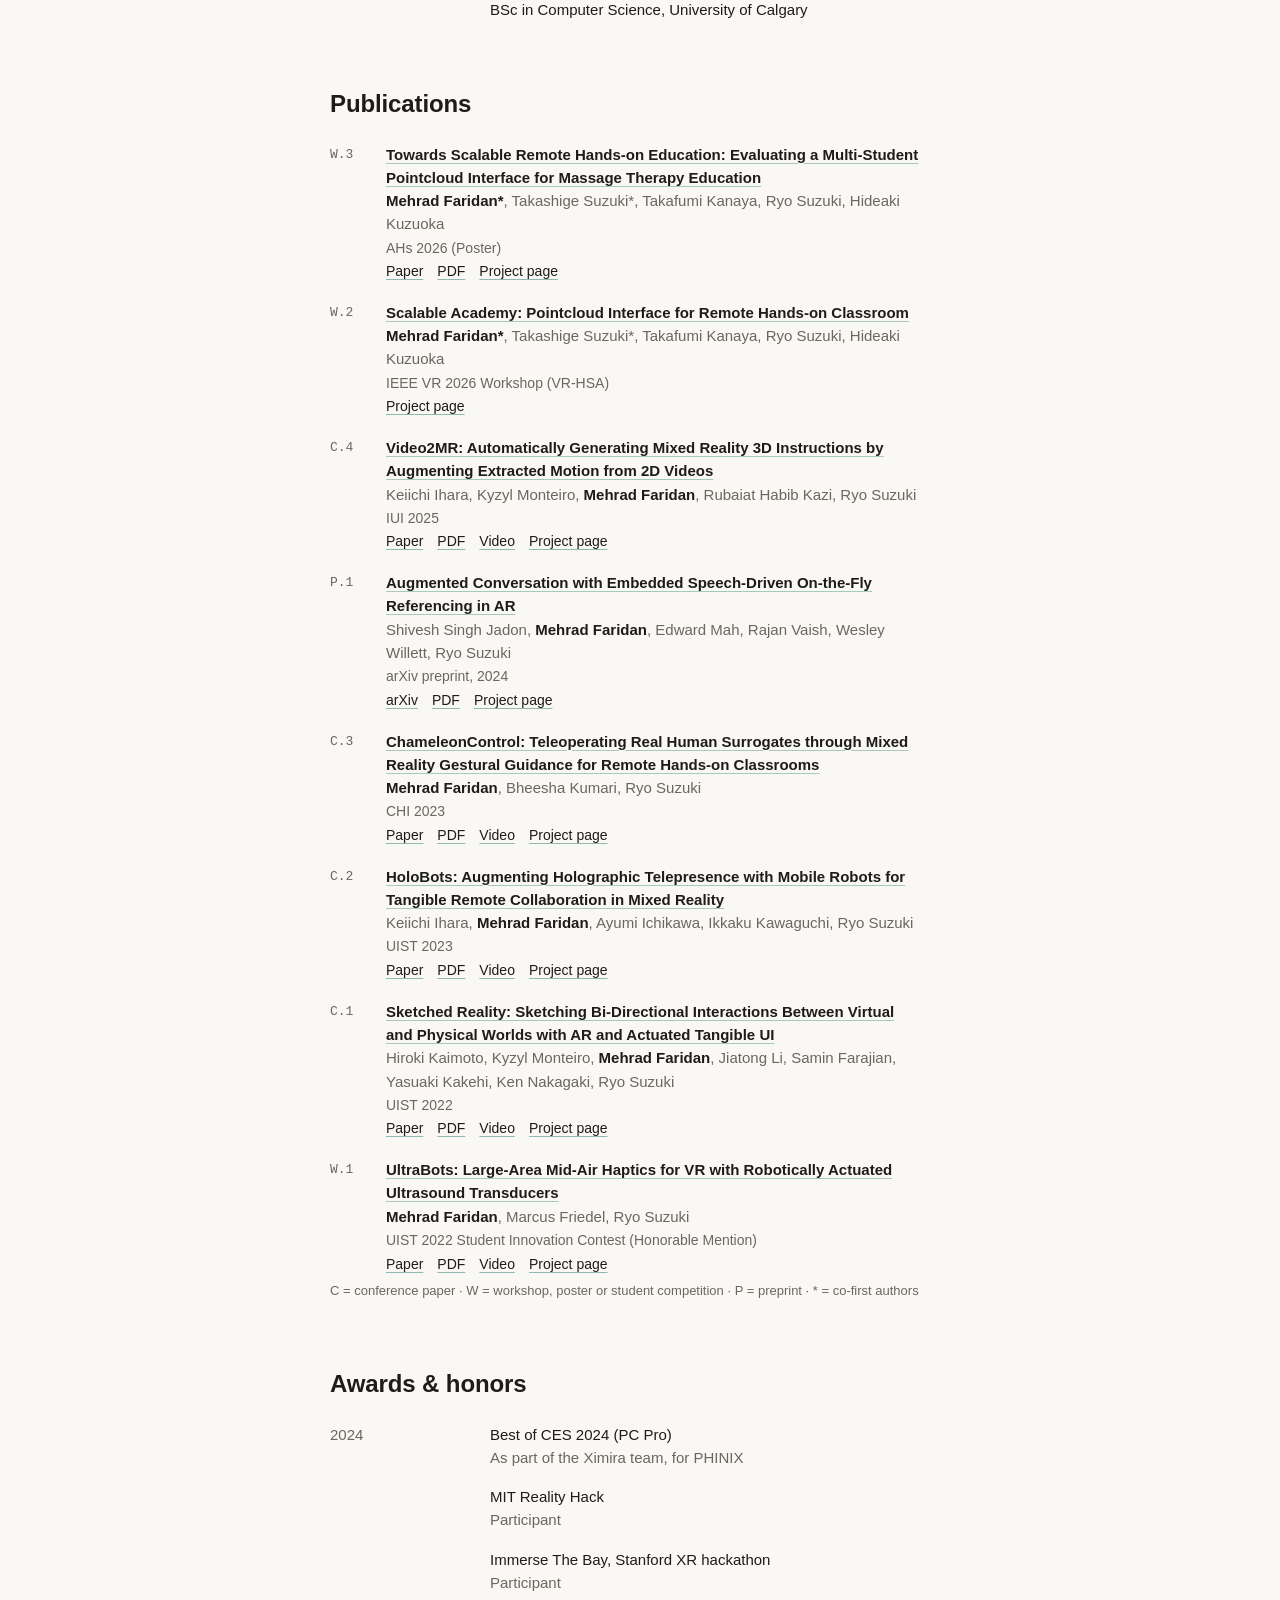
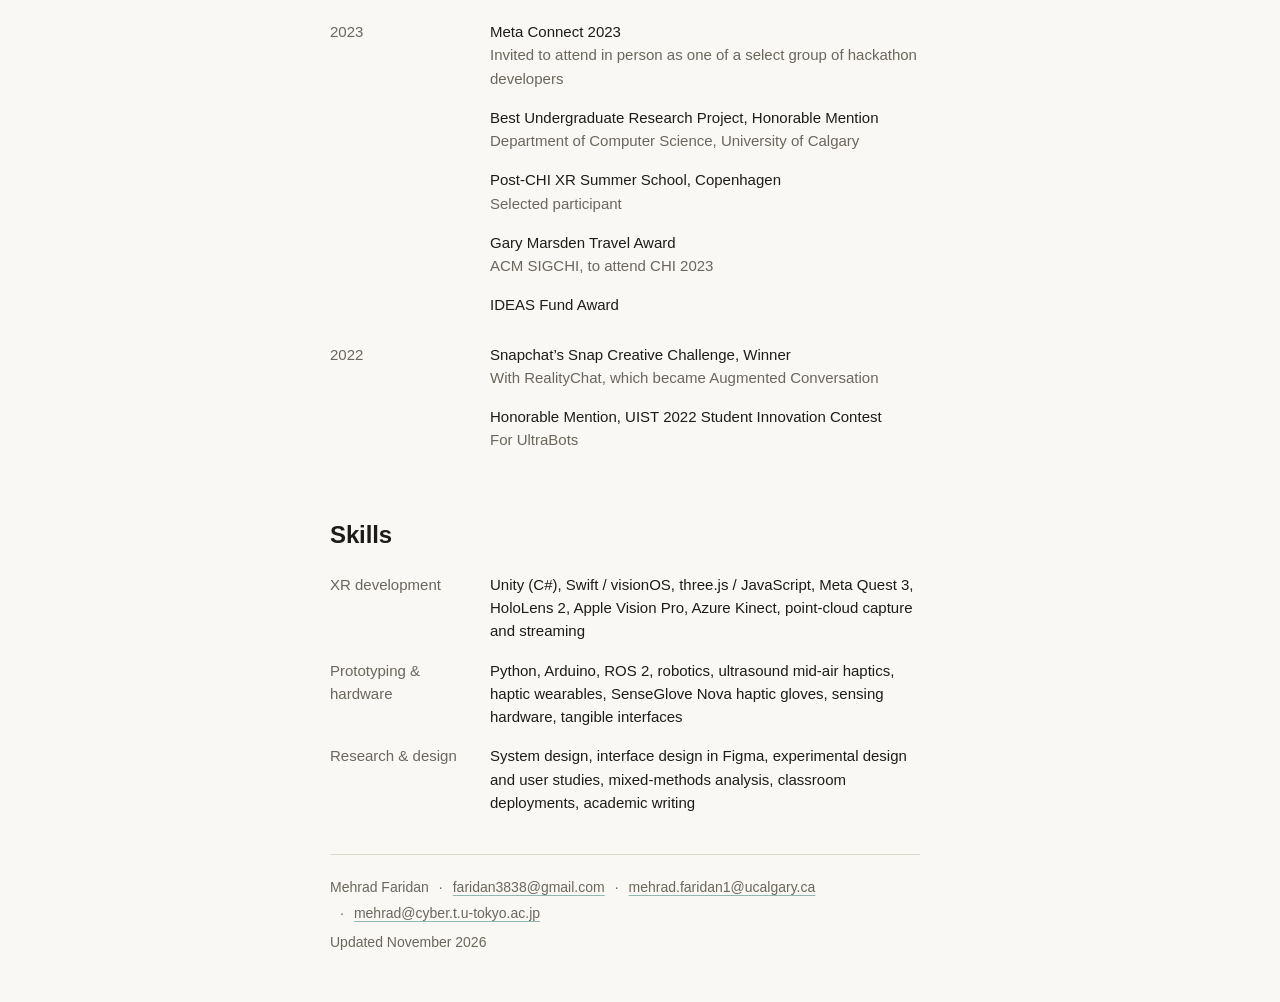
==== commit 46ec2889: "Companion: custom ChameleonControl headset, hologram HoloBots, Video2MR capture rig; 'discuss' for A" ====
--- a/index.html
+++ b/index.html
@@ -137,11 +137,11 @@
               <div class="with" aria-label="In collaboration with"><span><img src="/images/orgs/uchicago.png" alt="" width="18" height="18">UChicago</span><span><img src="/images/orgs/utokyo.png" alt="" width="18" height="18">University of Tokyo</span><span><img src="/images/orgs/iiitd.png" alt="" width="18" height="18">IIIT Delhi</span><span><img src="/images/orgs/ucalgary.png" alt="" width="18" height="18">UCalgary</span></div>
             </div>
           </a>
-          <a class="project" href="/work/augmented-conversation/" id="w-augmented-conversation">
+          <a class="project" href="/work/augmented-conversation/" id="w-augmented-conversation" data-verb="discuss">
             <div class="thumb"><img src="/images/augmented-conversation-thumb.jpg" alt="Two people talking; one sees conversation keywords, a map and photos in AR" loading="lazy"></div>
             <div>
               <div class="meta"><span>arXiv preprint, 2024</span></div>
-              <h3>Augmented Conversation</h3>
+              <h3>Augmented Conversation<span class="verb-tag">discuss</span></h3>
               <p>AR that listens to a conversation and places relevant keywords, maps, photos and facts around the person you’re talking to, so you don’t have to reach for your phone.</p>
               <div class="with" aria-label="In collaboration with"><span><img src="/images/orgs/snap.png" alt="" width="18" height="18">Snap Research</span><span><img src="/images/orgs/ucalgary.png" alt="" width="18" height="18">UCalgary</span></div>
             </div>
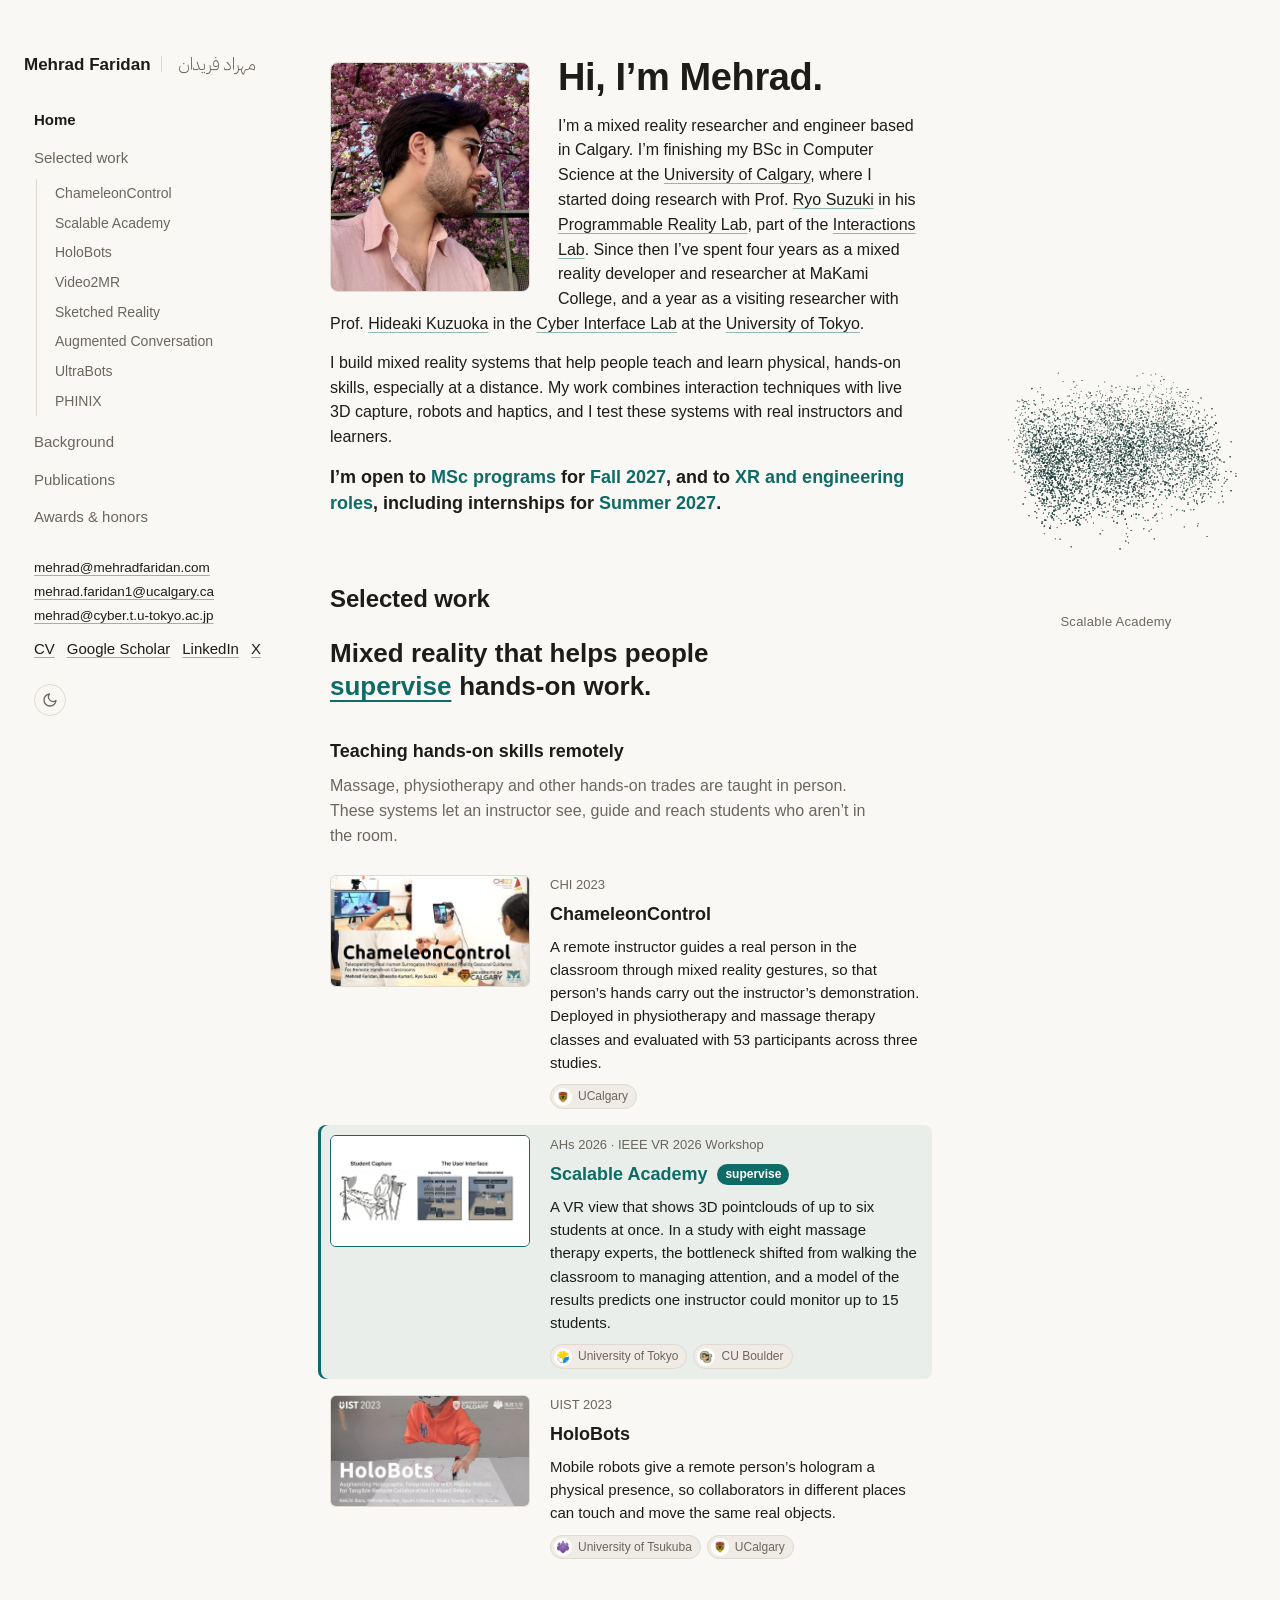
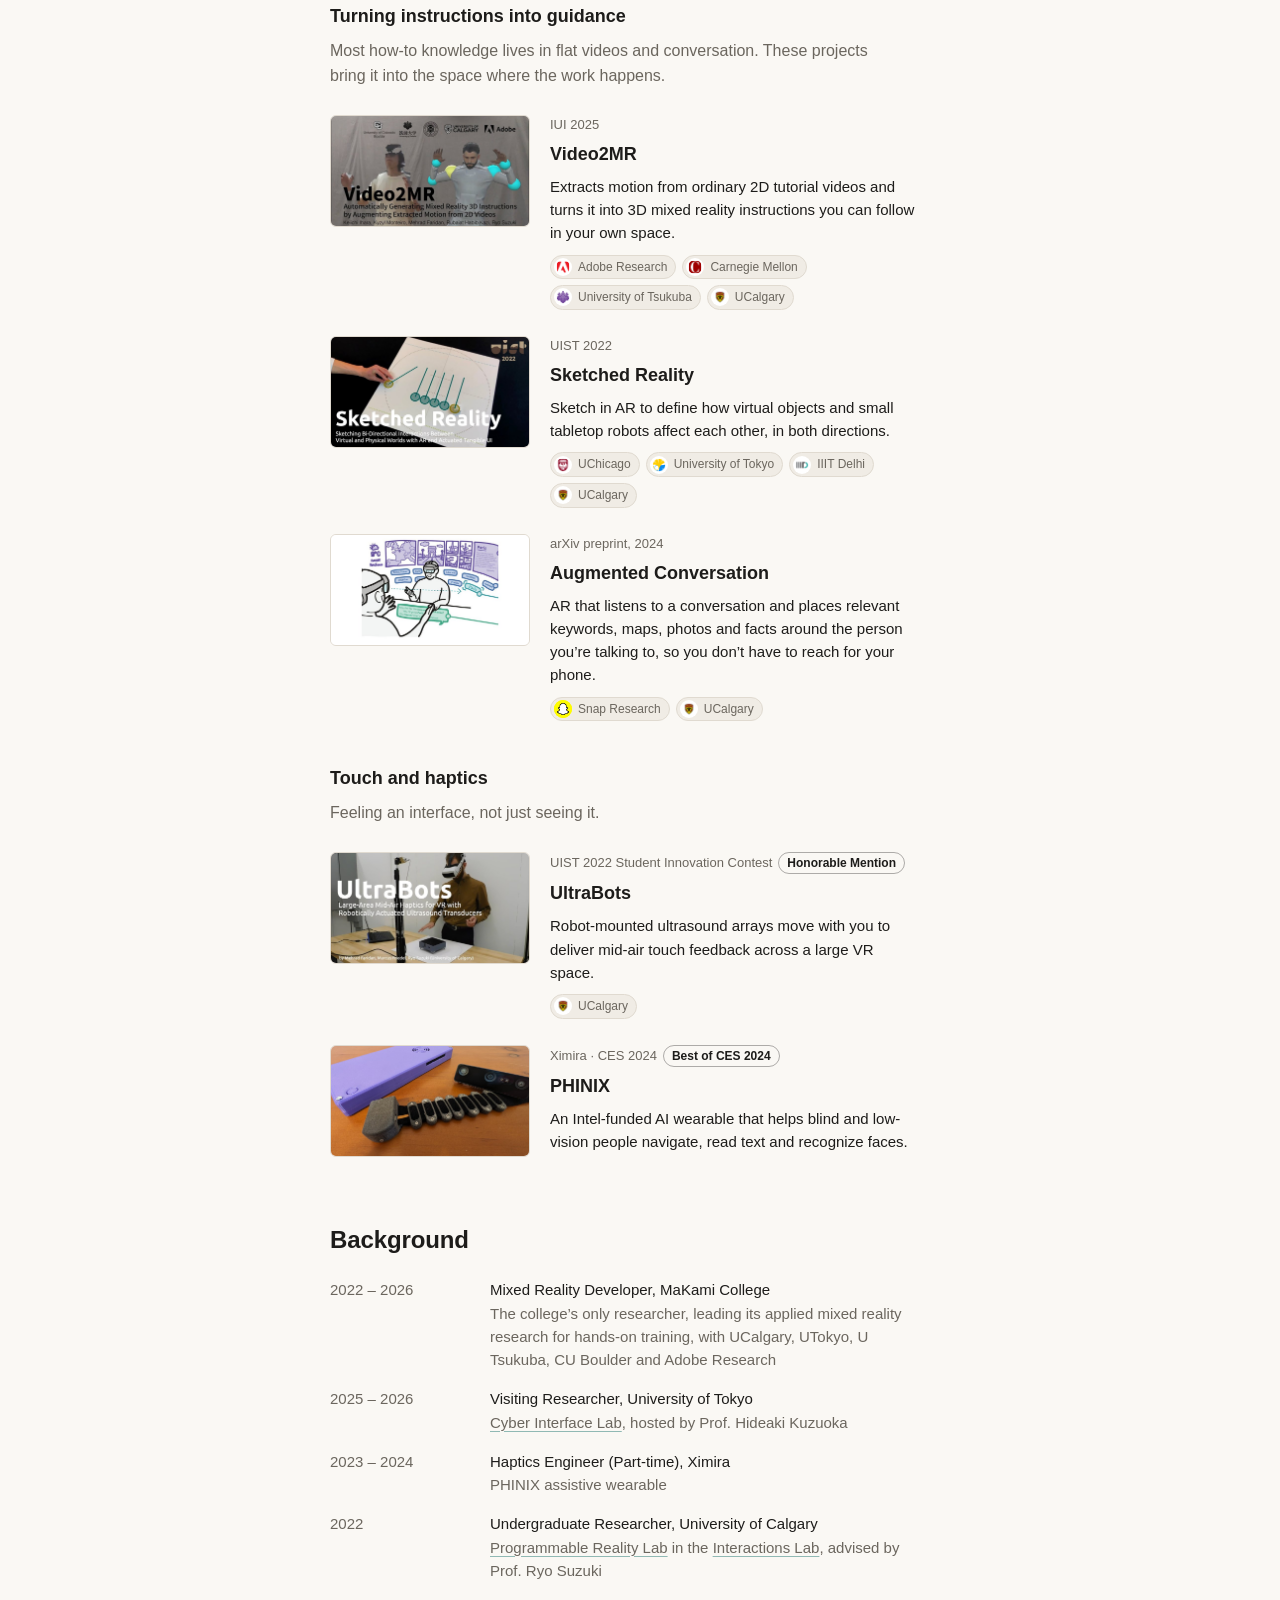
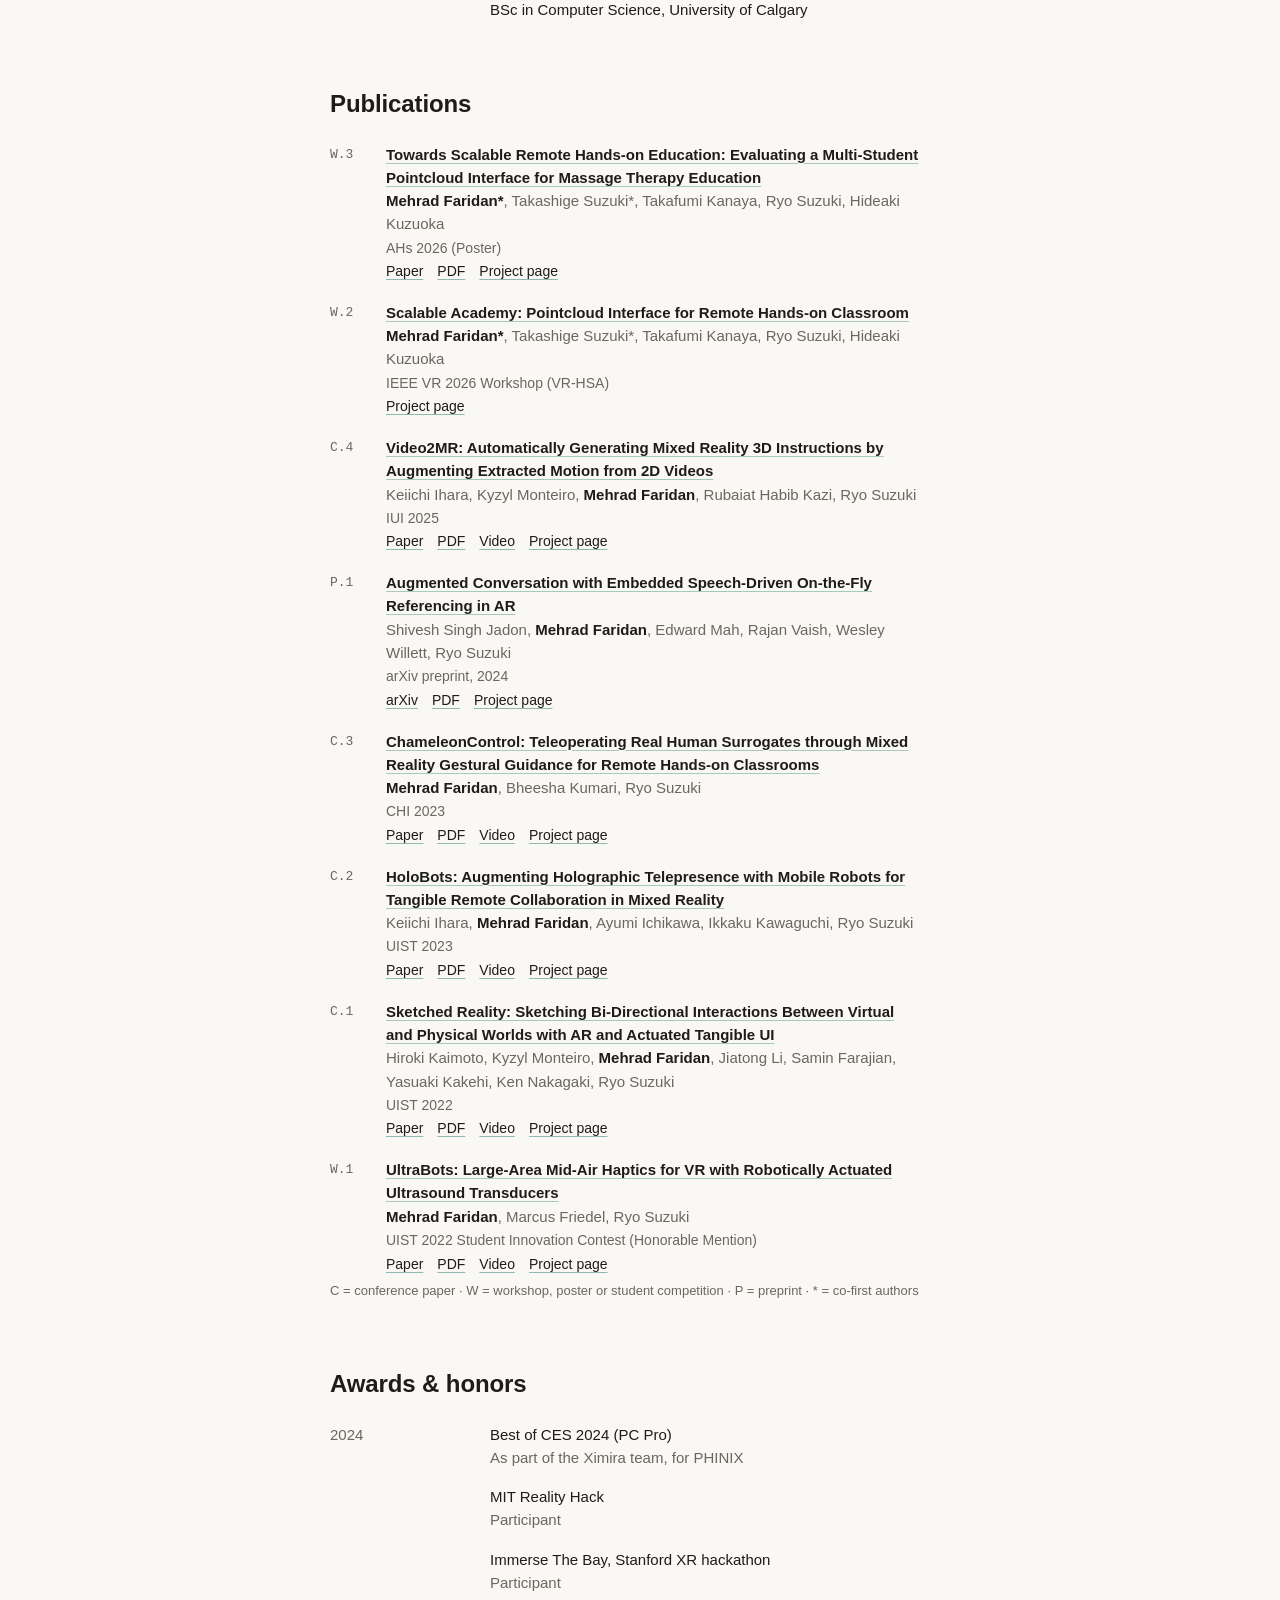
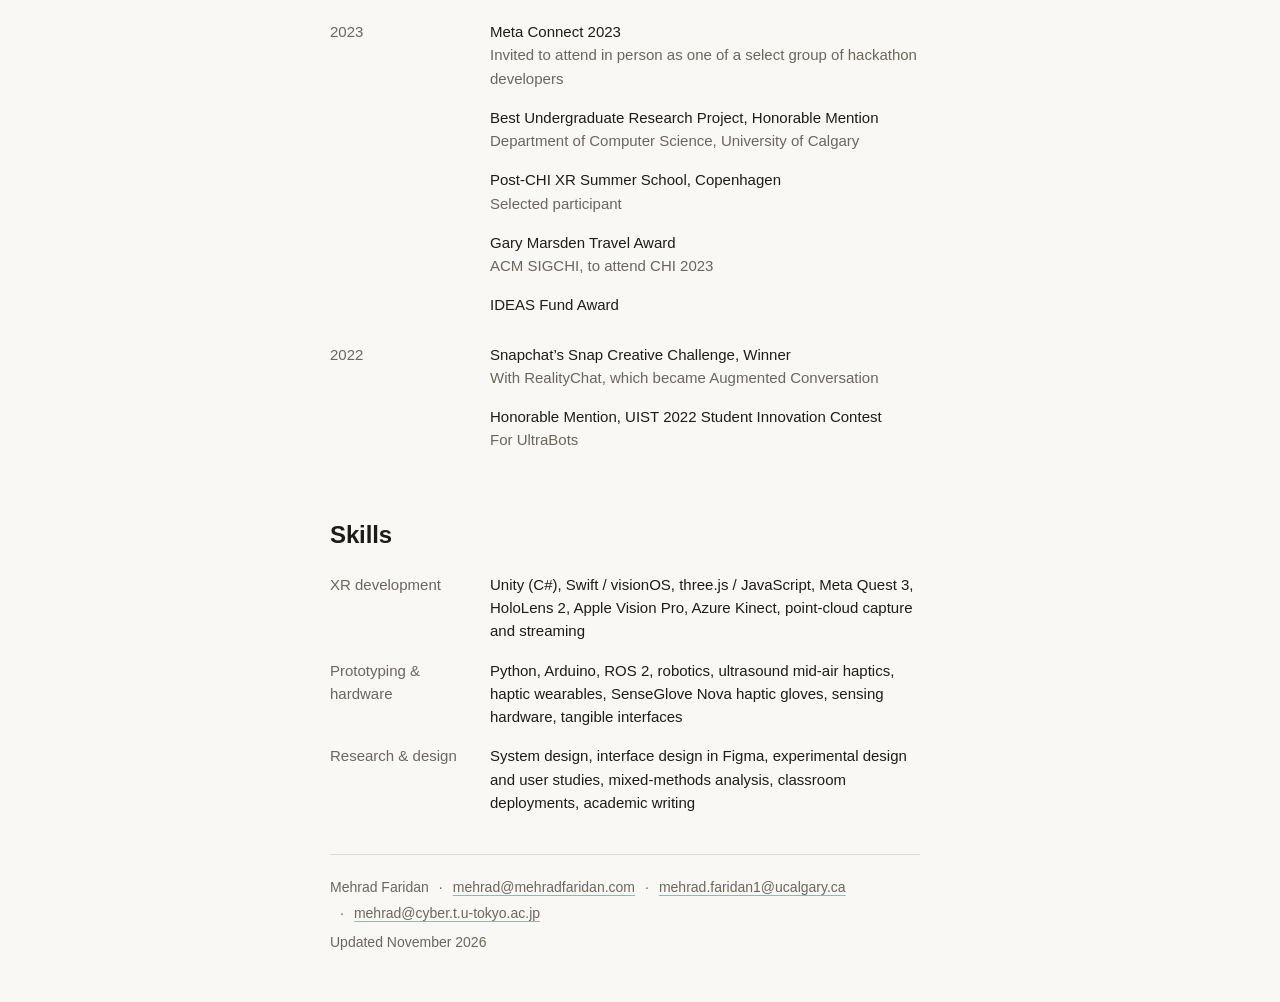
==== commit 6733c640: "Contact: use mehrad@mehradfaridan.com instead of personal Gmail" ====
--- a/index.html
+++ b/index.html
@@ -54,7 +54,7 @@
       <a href="/#awards" data-section="awards">Awards &amp; honors</a>
     </nav>
     <div class="side-links">
-      <div class="side-email"><a href="mailto:faridan3838@gmail.com">faridan3838@gmail.com</a><a href="mailto:mehrad.faridan1@ucalgary.ca">mehrad.faridan1@ucalgary.ca</a><a href="mailto:mehrad@cyber.t.u-tokyo.ac.jp">mehrad@cyber.t.u-tokyo.ac.jp</a></div>
+      <div class="side-email"><a href="mailto:mehrad@mehradfaridan.com">mehrad@mehradfaridan.com</a><a href="mailto:mehrad.faridan1@ucalgary.ca">mehrad.faridan1@ucalgary.ca</a><a href="mailto:mehrad@cyber.t.u-tokyo.ac.jp">mehrad@cyber.t.u-tokyo.ac.jp</a></div>
       <a href="/Mehrad_Faridan_CV.pdf">CV</a>
       <a href="https://scholar.google.ca/citations?user=amh7v2EAAAAJ&amp;hl=en">Google Scholar</a>
       <a href="https://www.linkedin.com/in/mehradfaridan/">LinkedIn</a>
@@ -227,7 +227,7 @@
   </main>
 
   <footer>
-    <div class="contact"><span>Mehrad Faridan</span><span><a href="mailto:faridan3838@gmail.com">faridan3838@gmail.com</a></span><span><a href="mailto:mehrad.faridan1@ucalgary.ca">mehrad.faridan1@ucalgary.ca</a></span><span><a href="mailto:mehrad@cyber.t.u-tokyo.ac.jp">mehrad@cyber.t.u-tokyo.ac.jp</a></span></div>
+    <div class="contact"><span>Mehrad Faridan</span><span><a href="mailto:mehrad@mehradfaridan.com">mehrad@mehradfaridan.com</a></span><span><a href="mailto:mehrad.faridan1@ucalgary.ca">mehrad.faridan1@ucalgary.ca</a></span><span><a href="mailto:mehrad@cyber.t.u-tokyo.ac.jp">mehrad@cyber.t.u-tokyo.ac.jp</a></span></div>
     <span>Updated November 2026</span>
   </footer>
   </div>
@@ -309,4 +309,4 @@
 })();
 </script>
 
-</body></html>+</body></html>
--- a/assets/site.css
+++ b/assets/site.css
@@ -13,8 +13,6 @@
   --wash: rgba(14,107,102,0.07);
   --underline: rgba(14,107,102,0.45);
   --underline-soft: rgba(14,107,102,0.35);
-  --award: #0e6b66;
-  --award-ink: #ffffff;
   --font: "Helvetica Neue", Helvetica, Arial, sans-serif;
   --mono: ui-monospace, "SF Mono", Menlo, Consolas, monospace;
   color-scheme: light;
@@ -24,14 +22,14 @@
     --bg: #151515; --surface: #1f1f1f; --line: #2f2f2f; --fg: #ececec; --muted: #9b9b9b; --tag: #272727;
     --accent: #8fd0a8; --accent-ink: #1d1c1a; --wash: rgba(143,208,168,0.09);
     --underline: rgba(143,208,168,0.45); --underline-soft: rgba(143,208,168,0.35);
-    --award: #8fd0a8; --award-ink: #1d1c1a; color-scheme: dark;
+    color-scheme: dark;
   }
 }
 :root[data-theme="dark"] {
   --bg: #151515; --surface: #1f1f1f; --line: #2f2f2f; --fg: #ececec; --muted: #9b9b9b; --tag: #272727;
   --accent: #8fd0a8; --accent-ink: #1d1c1a; --wash: rgba(143,208,168,0.09);
   --underline: rgba(143,208,168,0.45); --underline-soft: rgba(143,208,168,0.35);
-  --award: #8fd0a8; --award-ink: #1d1c1a; color-scheme: dark;
+  color-scheme: dark;
 }
 
 * { box-sizing: border-box; }
@@ -86,7 +84,7 @@
   display: grid; place-items: center; color: var(--muted); font-size: 12px; text-align: center; padding: 8px;
 }
 .meta { display: flex; flex-wrap: wrap; gap: 6px; align-items: center; font-size: 13px; color: var(--muted); }
-.pill { font-size: 12px; font-weight: 700; padding: 2px 9px; border-radius: 999px; background: var(--award); color: var(--award-ink); }
+.pill { font-size: 12px; font-weight: 700; padding: 1px 8px; border-radius: 999px; border: 1px solid color-mix(in srgb, var(--fg) 35%, transparent); color: var(--fg); }
 .project p { font-size: 15px; }
 
 .pubs { display: flex; flex-direction: column; gap: 18px; }
@@ -296,4 +294,11 @@
   .companion { display: flex; flex-direction: column; justify-content: center; position: sticky; top: 0; height: 100vh; opacity: 0; pointer-events: none; }
   .companion canvas { display: block; width: 100%; aspect-ratio: 1 / 1.15; max-height: 72vh; }
   .companion-label { margin: 6px 0 0; min-height: 1.5em; text-align: center; font-size: 13px; color: var(--muted); letter-spacing: 0.02em; }
-}
+  .companion-notes { position: absolute; inset: 0; opacity: 0; }
+  .companion-notes svg { position: absolute; inset: 0; overflow: visible; }
+  .companion-notes line { stroke: var(--fg); stroke-width: 1.5; stroke-linecap: round; }
+  .companion-notes line.halo { stroke: var(--bg); stroke-width: 5; opacity: 0.85; }
+  .companion-notes circle { fill: var(--fg); stroke: var(--bg); stroke-width: 2; }
+  .companion-notes span.plain { font-size: 11px; color: var(--muted); padding: 0; background: none; }
+  .companion-notes span { position: absolute; left: 0; top: 0; max-width: 130px; font-size: 12.5px; line-height: 15px; color: var(--fg); padding: 1px 4px; border-radius: 4px; background: color-mix(in srgb, var(--bg) 82%, transparent); }
+}
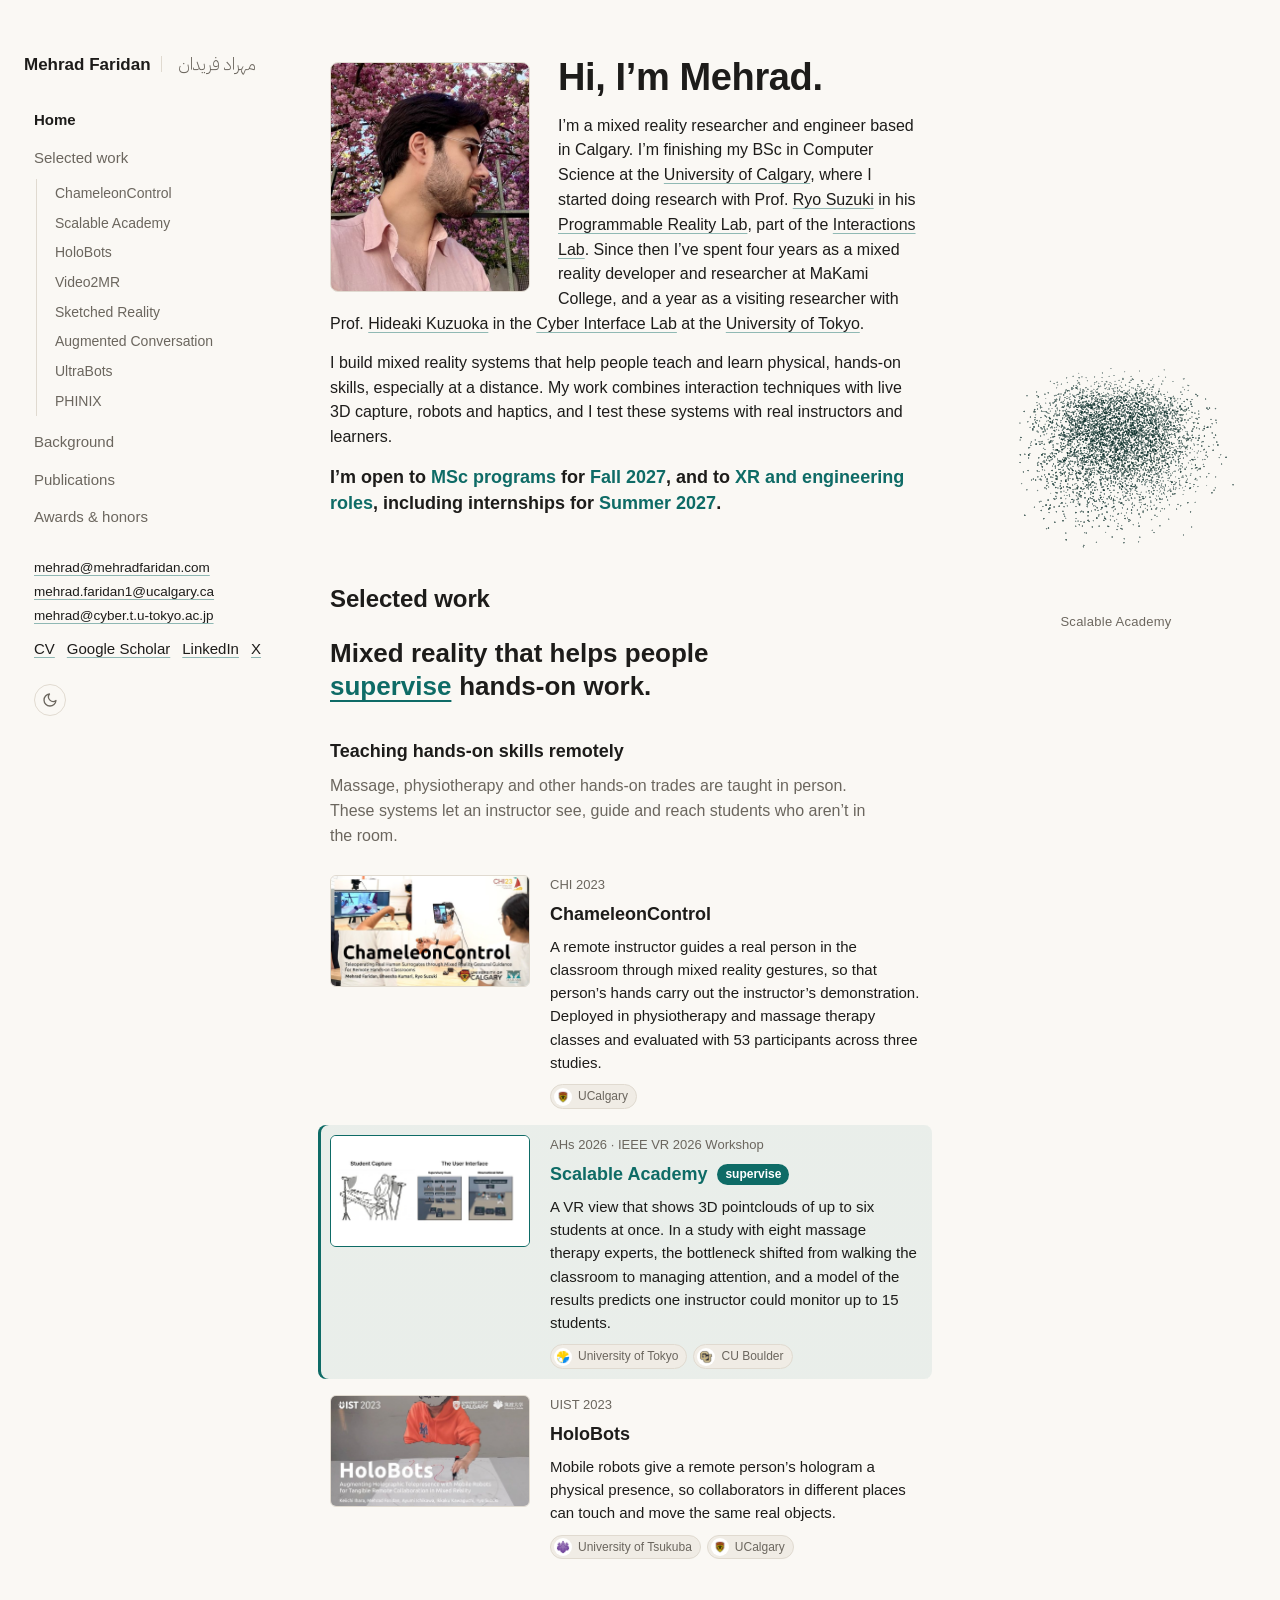
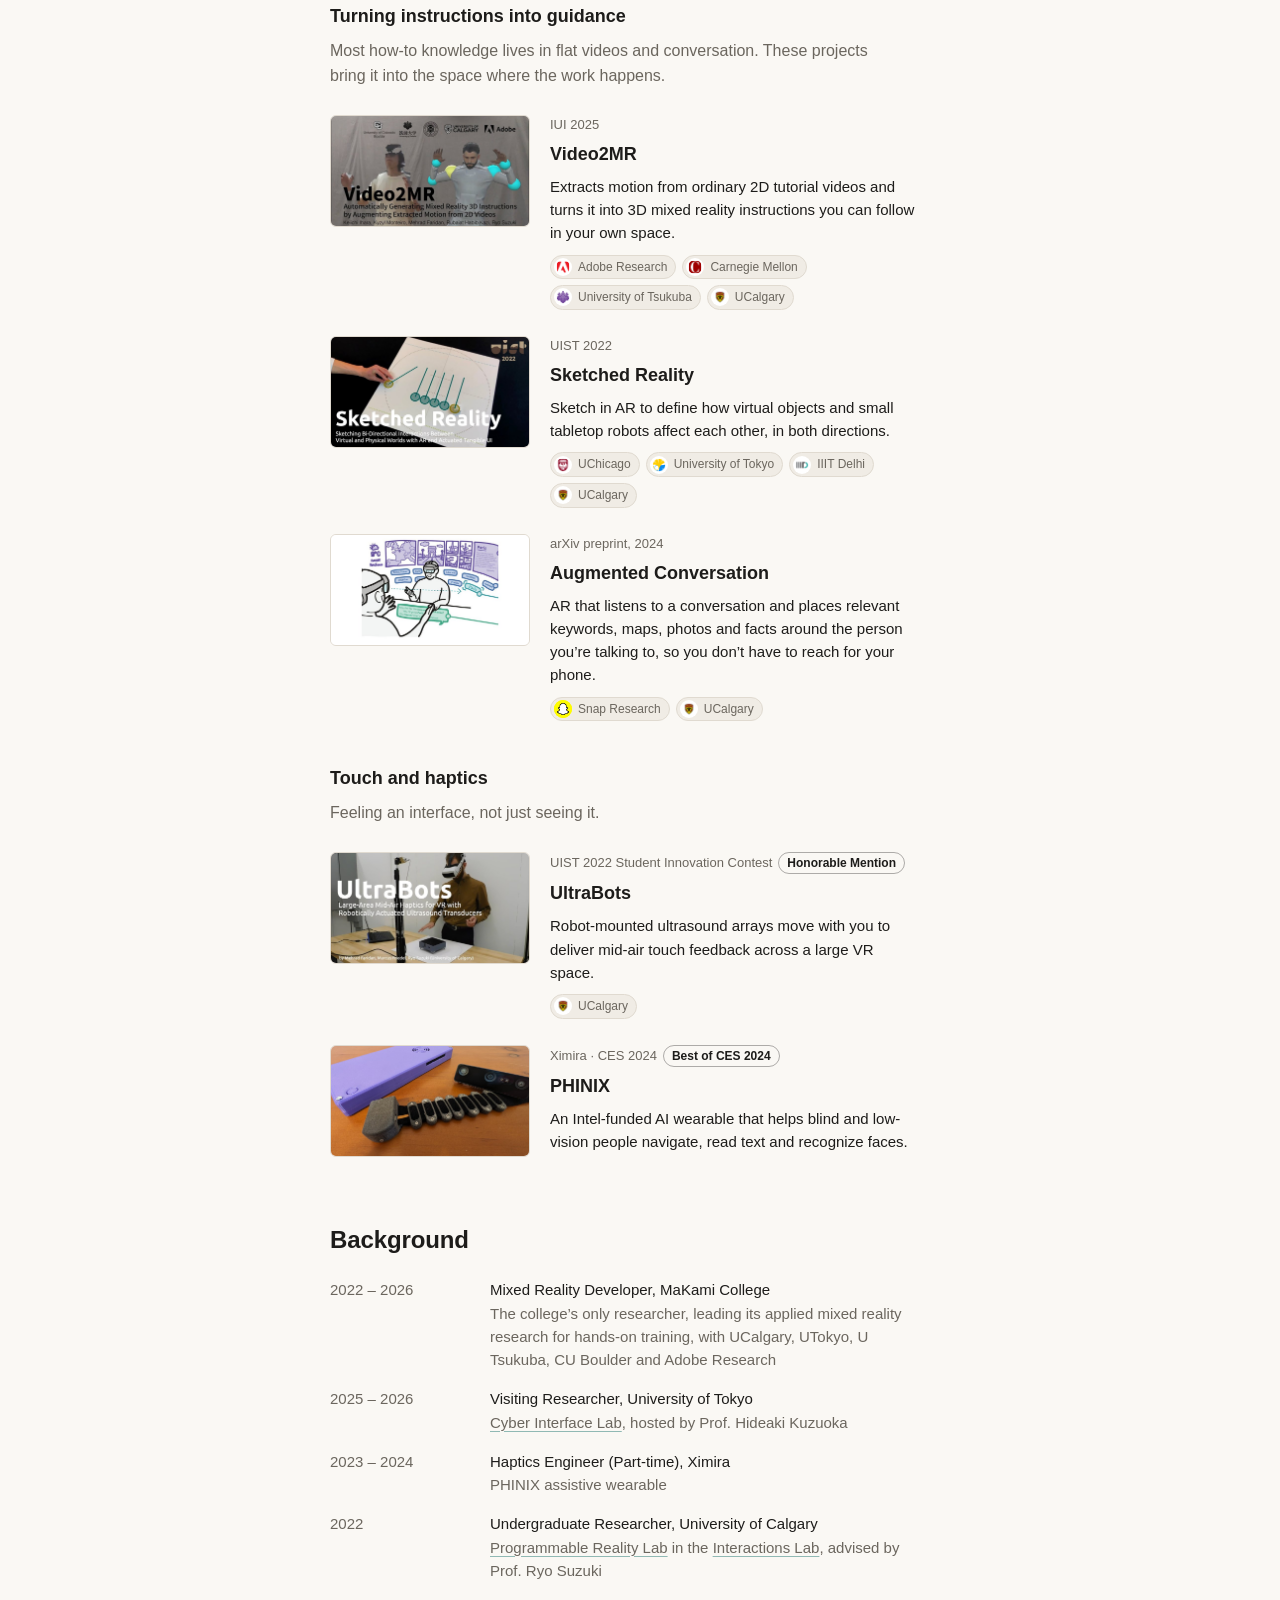
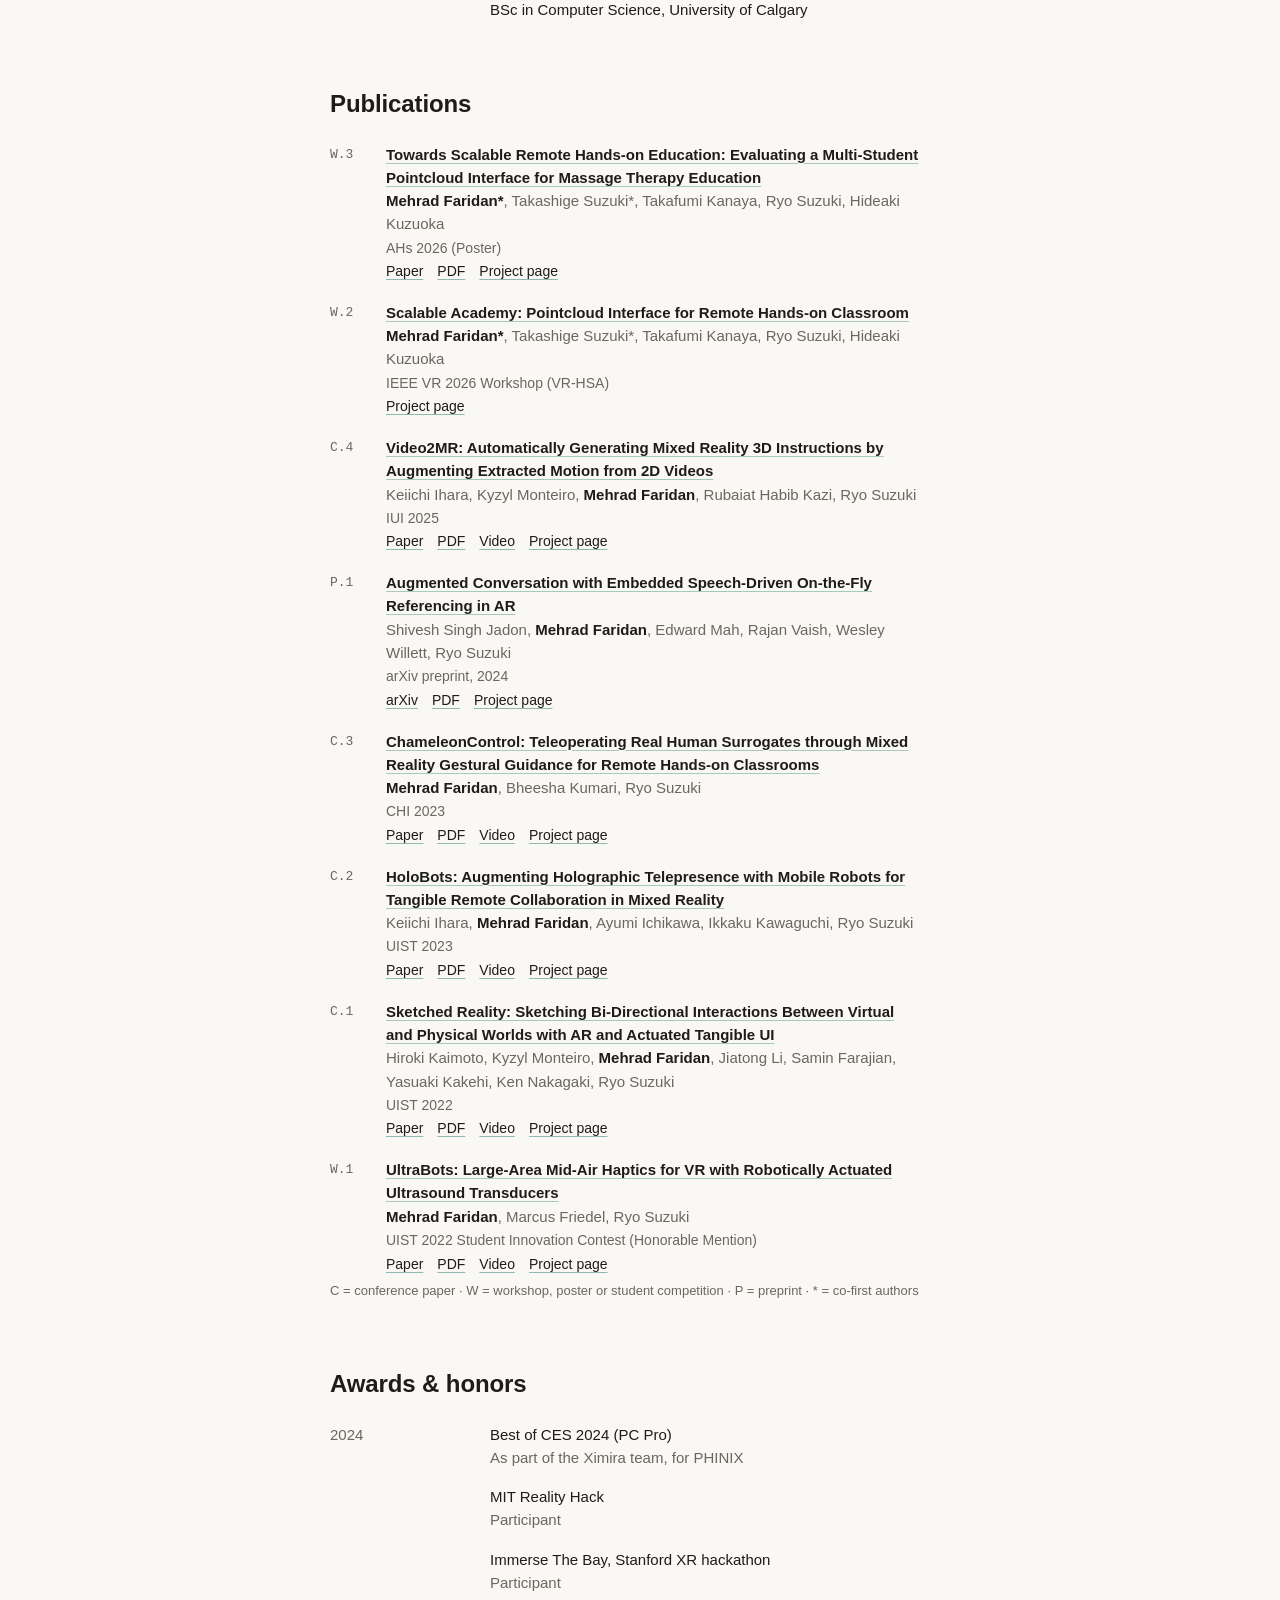
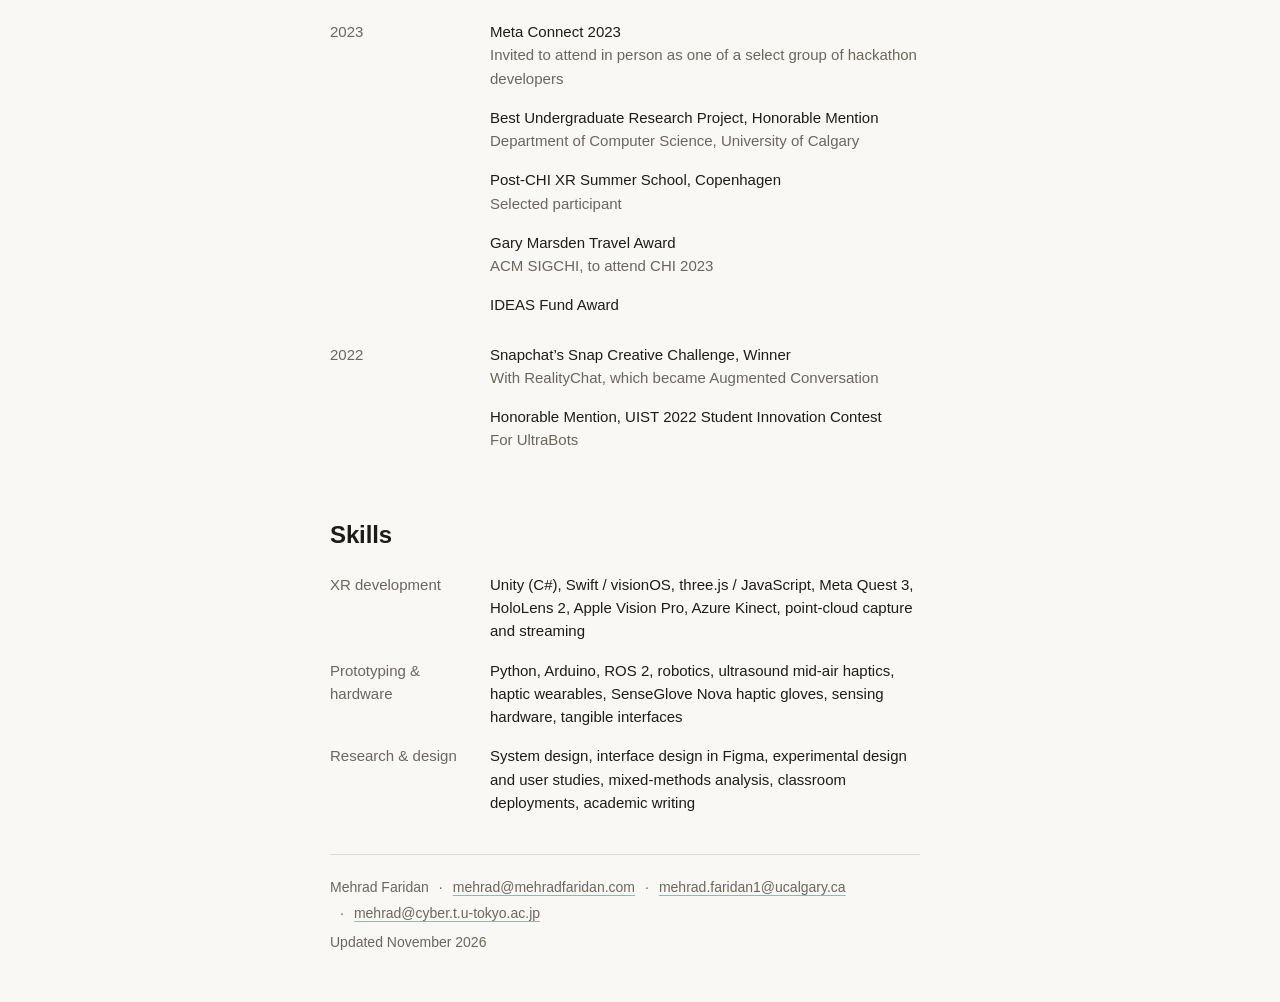
==== commit 9c0c0837: "Update canonical and Open Graph URLs in index.html" ====
--- a/index.html
+++ b/index.html
@@ -5,13 +5,13 @@
 <meta name="viewport" content="width=device-width, initial-scale=1, viewport-fit=cover">
 <title>Mehrad Faridan</title>
 <meta name="description" content="Mehrad Faridan builds mixed reality systems that help people teach and learn hands-on skills.">
-<link rel="canonical" href="https://mehradfaridan.github.io/">
+<link rel="canonical" href="https://mehradfaridan.com/">
 <meta property="og:type" content="website">
 <meta property="og:site_name" content="Mehrad Faridan">
 <meta property="og:title" content="Mehrad Faridan">
 <meta property="og:description" content="Mehrad Faridan builds mixed reality systems that help people teach and learn hands-on skills.">
-<meta property="og:url" content="https://mehradfaridan.github.io/">
-<meta property="og:image" content="https://mehradfaridan.github.io/images/og/home.jpg">
+<meta property="og:url" content="https://mehradfaridan.com/">
+<meta property="og:image" content="https://mehradfaridan.com/images/og/home.jpg">
 <meta property="og:image:width" content="1200">
 <meta property="og:image:height" content="630">
 <meta name="twitter:card" content="summary_large_image">
